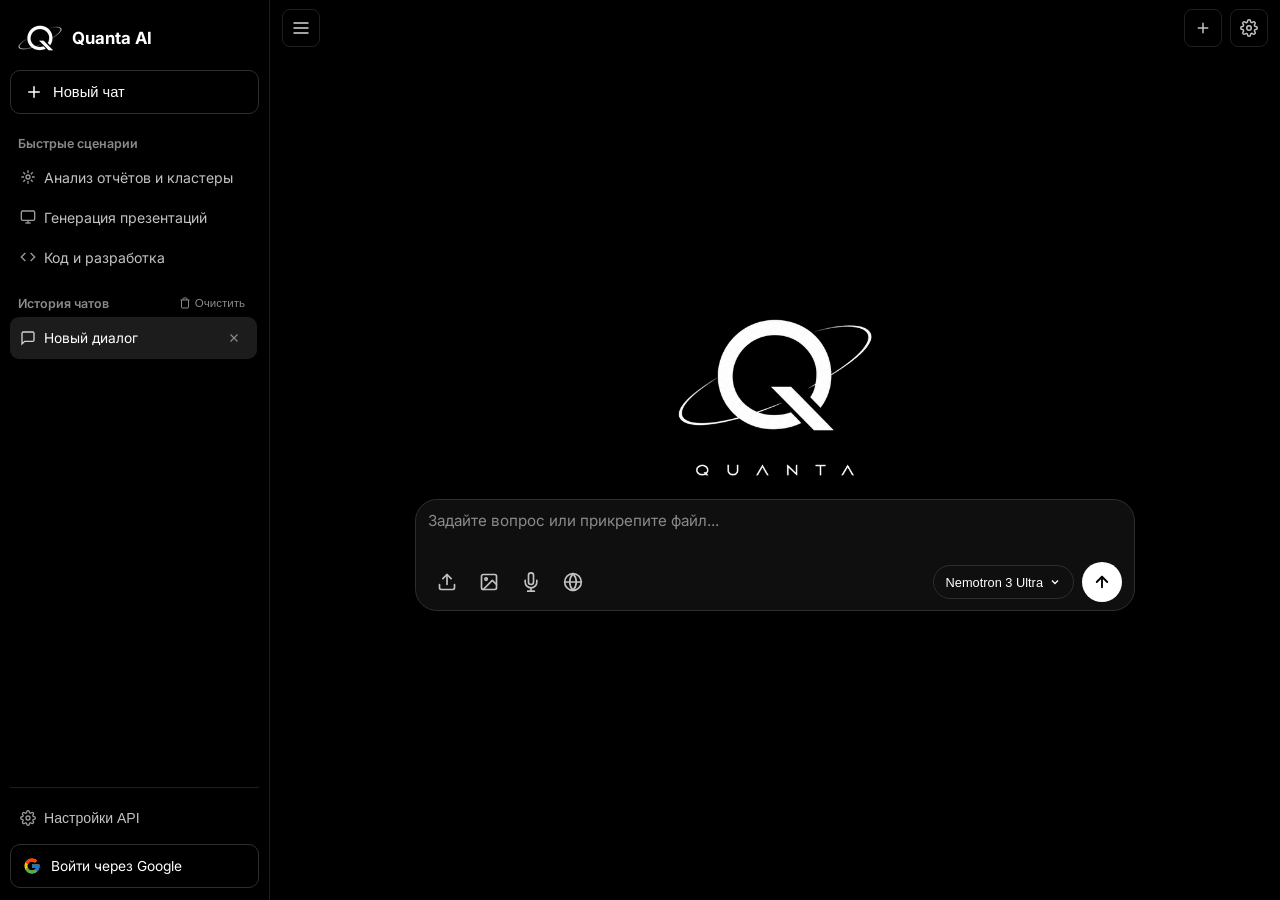
==== index.html @ b233af79 "Update SEO and title" ====
<!DOCTYPE html>
<html lang="ru">
<head>
    <meta charset="UTF-8">
    <meta name="viewport" content="width=device-width, initial-scale=1, viewport-fit=cover">
    <meta name="theme-color" content="#000000">
    <meta name="color-scheme" content="dark">
    <title>Quanta AI — Умный чат и AI-платформа</title>
    <meta name="keywords" content="quanta, quanta ai, ai платформа, нейросеть онлайн, чат с ии бесплатно, генерация изображений, анализ документов ai">
    <meta name="description" content="Универсальная AI-платформа для ПК и смартфонов: чат с нейросетями, точная генерация картинок по описанию, анализ документов, таблиц и презентаций.">
    <meta name="robots" content="index, follow">
    <meta name="referrer" content="no-referrer-when-downgrade">
    <link rel="canonical" href="https://quanta-app.pages.dev/">

    <!-- Разметка названия сайта для поисковиков (Google Site Name) -->
    <meta property="og:site_name" content="Quanta AI">
    <script type="application/ld+json">
    {
      "@context": "https://schema.org",
      "@type": "WebSite",
      "name": "Quanta AI",
      "alternateName": ["Quanta", "Кванта"],
      "url": "https://quanta-app.pages.dev/"
    }
    </script>

    <!-- Open Graph / Соцсети -->
    <meta property="og:locale" content="ru_RU">
    <meta property="og:type" content="website">
    <meta property="og:url" content="https://quanta-app.pages.dev/">
    <meta property="og:title" content="Quanta AI — Умный чат и AI-платформа">
    <meta property="og:description" content="Универсальная AI-платформа для ПК и смартфонов: чат с нейросетями, точная генерация картинок по описанию, анализ документов, таблиц и презентаций.">
    <meta property="og:image" content="https://quanta-app.pages.dev/assets/logo-full-492.webp">

    <!-- Twitter Card -->
    <meta name="twitter:card" content="summary_large_image">
    <meta name="twitter:title" content="Quanta AI — Умный чат и AI-платформа">
    <meta name="twitter:description" content="Универсальная AI-платформа для ПК и смартфонов: чат с нейросетями, точная генерация картинок по описанию, анализ документов, таблиц и презентаций.">
    <meta name="twitter:image" content="https://quanta-app.pages.dev/assets/logo-full-492.webp">

    <!-- Иконки и фавиконки сайта -->
    <link rel="icon" type="image/png" sizes="32x32" href="assets/icon-192.png">
    <link rel="icon" type="image/png" sizes="192x192" href="assets/icon-192.png">
    <link rel="apple-touch-icon" href="assets/apple-touch-icon.png">

    <link rel="preconnect" href="https://fonts.googleapis.com">
    <link rel="preconnect" href="https://fonts.gstatic.com" crossorigin>
    <link rel="stylesheet" href="styles.css">
    <!-- Fonts load without blocking first paint; system fonts are the fallback -->
    <link rel="stylesheet" href="https://fonts.googleapis.com/css2?family=Inter:wght@400;500;600&family=JetBrains+Mono:wght@400&display=swap" media="print" onload="this.media='all'">
    <noscript><link rel="stylesheet" href="https://fonts.googleapis.com/css2?family=Inter:wght@400;500;600&display=swap"></noscript>
    <!-- Markdown parser -->
    <script src="https://cdn.jsdelivr.net/npm/marked@11.1.1/marked.min.js" defer></script>
</head>
<body>
    <div class="app-root">
        <!-- Overlay backdrop for mobile drawer -->
        <div class="sidebar-overlay" id="sidebarOverlay" onclick="toggleSidebar(false)"></div>

        <!-- Sidebar / Navigation Drawer -->
        <aside class="sidebar" id="sidebar">
            <div class="sidebar-top">
                <a href="#" class="sidebar-logo" onclick="event.preventDefault(); startNewChat(); toggleSidebar(false);">
                    <img class="brand-mark" src="assets/logo-mark-1x.webp" srcset="assets/logo-mark-1x.webp 1x, assets/logo-mark-2x.webp 2x, assets/logo-mark-3x.webp 3x" width="44" height="26" alt="" decoding="async">
                    <span>Quanta AI</span>
                </a>
                <button class="sidebar-close-btn" onclick="toggleSidebar(false)" aria-label="Закрыть меню">
                    <svg width="20" height="20" viewBox="0 0 24 24" fill="none" stroke="currentColor" stroke-width="2"><path d="M18 6 6 18M6 6l12 12"/></svg>
                </button>
            </div>

            <button class="new-chat-btn" onclick="startNewChat(); toggleSidebar(false);">
                <svg width="18" height="18" viewBox="0 0 24 24" fill="none" stroke="currentColor" stroke-width="2" stroke-linecap="round" stroke-linejoin="round">
                    <path d="M12 5v14M5 12h14"/>
                </svg>
                Новый чат
            </button>

            <div class="sidebar-section-header">
                <span class="sidebar-section-label">Быстрые сценарии</span>
            </div>
            <div class="sidebar-item" onclick="runQuickAction('cluster'); toggleSidebar(false);">
                <svg class="item-icon" width="16" height="16" viewBox="0 0 24 24" fill="none" stroke="currentColor" stroke-width="2"><circle cx="12" cy="12" r="3"/><path d="M12 2v4M12 18v4M4.93 4.93l2.83 2.83M16.24 16.24l2.83 2.83M2 12h4M18 12h4M4.93 19.07l2.83-2.83M16.24 7.76l2.83-2.83"/></svg>
                <span>Анализ отчётов и кластеры</span>
            </div>
            <div class="sidebar-item" onclick="runQuickAction('slides'); toggleSidebar(false);">
                <svg class="item-icon" width="16" height="16" viewBox="0 0 24 24" fill="none" stroke="currentColor" stroke-width="2"><rect x="2" y="3" width="20" height="14" rx="2"/><line x1="8" y1="21" x2="16" y2="21"/><line x1="12" y1="17" x2="12" y2="21"/></svg>
                <span>Генерация презентаций</span>
            </div>
            <div class="sidebar-item" onclick="runQuickAction('code'); toggleSidebar(false);">
                <svg class="item-icon" width="16" height="16" viewBox="0 0 24 24" fill="none" stroke="currentColor" stroke-width="2"><polyline points="16 18 22 12 16 6"/><polyline points="8 6 2 12 8 18"/></svg>
                <span>Код и разработка</span>
            </div>

            <!-- Chat History Header with Clear All Button -->
            <div class="sidebar-section-header" style="margin-top: 10px;">
                <span class="sidebar-section-label">История чатов</span>
                <button class="clear-history-btn" id="clearHistoryBtn" onclick="promptClearAllChats()" title="Очистить всю историю">
                    <svg width="12" height="12" viewBox="0 0 24 24" fill="none" stroke="currentColor" stroke-width="2">
                        <path d="M3 6h18M19 6v14a2 2 0 0 1-2 2H7a2 2 0 0 1-2-2V6m3 0V4a2 2 0 0 1 2-2h4a2 2 0 0 1 2 2v2"/>
                    </svg>
                    <span>Очистить</span>
                </button>
            </div>

            <div class="sidebar-history" id="firebaseChatList">
                <div class="sidebar-item history-empty" id="chatHistoryPlaceholder">Войдите через Google, чтобы синхронизировать историю диалогов</div>
            </div>

            <div class="sidebar-bottom">
                <button class="sidebar-item" id="sidebarSettingsBtn" onclick="openSettingsModal(); toggleSidebar(false);" title="Настройки API" style="border:none; background:transparent; width:100%; text-align:left; cursor:pointer;">
                    <svg class="item-icon" width="16" height="16" viewBox="0 0 24 24" fill="none" stroke="currentColor" stroke-width="2">
                        <circle cx="12" cy="12" r="3"/>
                        <path d="M19.4 15a1.65 1.65 0 0 0 .33 1.82l.06.06a2 2 0 1 1-2.83 2.83l-.06-.06a1.65 1.65 0 0 0-1.82-.33 1.65 1.65 0 0 0-1 1.51V21a2 2 0 0 1-4 0v-.09A1.65 1.65 0 0 0 9 19.4a1.65 1.65 0 0 0-1.82.33l-.06.06a2 2 0 1 1-2.83-2.83l.06-.06a1.65 1.65 0 0 0 .33-1.82 1.65 1.65 0 0 0-1.51-1H3a2 2 0 0 1 0-4h.09A1.65 1.65 0 0 0 4.6 9a1.65 1.65 0 0 0-.33-1.82l-.06-.06a2 2 0 1 1 2.83-2.83l.06.06a1.65 1.65 0 0 0 1.82.33H9a1.65 1.65 0 0 0 1-1.51V3a2 2 0 0 1 4 0v.09a1.65 1.65 0 0 0 1 1.51 1.65 1.65 0 0 0 1.82-.33l.06-.06a2 2 0 1 1 2.83 2.83l-.06.06a1.65 1.65 0 0 0-.33 1.82V9a1.65 1.65 0 0 0 1.51 1H21a2 2 0 0 1 0 4h-.09a1.65 1.65 0 0 0-1.51 1z"/>
                    </svg>
                    <span>Настройки API</span>
                </button>

                <div id="authContainer">
                    <button class="auth-google-btn" id="googleSignInBtn" onclick="signInWithGoogle()">
                        <svg class="google-g-icon" viewBox="0 0 48 48">
                            <path fill="#FFC107" d="M43.611 20.083H42V20H24v8h11.303c-1.649 4.657-6.08 8-11.303 8-6.627 0-12-5.373-12-12s5.373-12 12-12c3.059 0 5.842 1.154 7.961 3.039l5.657-5.657C34.046 6.053 29.268 4 24 4 12.955 4 4 12.955 4 24s8.955 20 20 20 20-8.955 20-20c0-1.341-.138-2.65-.389-3.917z"/>
                            <path fill="#FF3D00" d="M6.306 14.691l6.571 4.819C14.655 15.108 18.961 12 24 12c3.059 0 5.842 1.154 7.961 3.039l5.657-5.657C34.046 6.053 29.268 4 24 4 16.318 4 9.656 8.337 6.306 14.691z"/>
                            <path fill="#4CAF50" d="M24 44c5.166 0 9.86-1.977 13.409-5.192l-6.19-5.238A11.91 11.91 0 0 1 24 36c-5.202 0-9.619-3.317-11.283-7.946l-6.522 5.025C9.505 39.556 16.227 44 24 44z"/>
                            <path fill="#1976D2" d="M43.611 20.083H42V20H24v8h11.303a12.04 12.04 0 0 1-4.087 5.571l.003-.002 6.19 5.238C36.971 39.205 44 34 44 24c0-1.341-.138-2.65-.389-3.917z"/>
                        </svg>
                        <span>Войти через Google</span>
                    </button>
                </div>
            </div>
        </aside>

        <!-- Main App Content -->
        <div class="app-main is-welcome" id="appMain">
            <header>
                <div class="header-left">
                    <button class="sidebar-toggle-btn" id="sidebarToggleBtn" onclick="toggleSidebar()" title="Боковое меню (открыть/закрыть)" aria-label="Боковое меню">
                        <svg width="20" height="20" viewBox="0 0 24 24" fill="none" stroke="currentColor" stroke-width="2"><line x1="3" y1="12" x2="21" y2="12"/><line x1="3" y1="6" x2="21" y2="6"/><line x1="3" y1="18" x2="21" y2="18"/></svg>
                    </button>
                    <div class="header-brand">
                        <img class="brand-mark" src="assets/logo-mark-1x.webp" srcset="assets/logo-mark-1x.webp 1x, assets/logo-mark-2x.webp 2x, assets/logo-mark-3x.webp 3x" width="44" height="26" alt="Quanta AI" decoding="async">
                    </div>
                </div>

                <div class="header-actions">
                    <button class="header-icon-btn" onclick="startNewChat()" title="Новый диалог">
                        <svg width="18" height="18" viewBox="0 0 24 24" fill="none" stroke="currentColor" stroke-width="2"><path d="M12 5v14M5 12h14"/></svg>
                    </button>
                    <button class="header-icon-btn" id="headerSettingsBtn" onclick="openSettingsModal()" title="Настройки API">
                        <svg width="18" height="18" viewBox="0 0 24 24" fill="none" stroke="currentColor" stroke-width="2">
                            <circle cx="12" cy="12" r="3"/>
                            <path d="M19.4 15a1.65 1.65 0 0 0 .33 1.82l.06.06a2 2 0 1 1-2.83 2.83l-.06-.06a1.65 1.65 0 0 0-1.82-.33 1.65 1.65 0 0 0-1 1.51V21a2 2 0 0 1-4 0v-.09A1.65 1.65 0 0 0 9 19.4a1.65 1.65 0 0 0-1.82.33l-.06.06a2 2 0 1 1-2.83-2.83l.06-.06a1.65 1.65 0 0 0 .33-1.82 1.65 1.65 0 0 0-1.51-1H3a2 2 0 0 1 0-4h.09A1.65 1.65 0 0 0 4.6 9a1.65 1.65 0 0 0-.33-1.82l-.06-.06a2 2 0 1 1 2.83-2.83l.06.06a1.65 1.65 0 0 0 1.82.33H9a1.65 1.65 0 0 0 1-1.51V3a2 2 0 0 1 4 0v.09a1.65 1.65 0 0 0 1 1.51 1.65 1.65 0 0 0 1.82-.33l.06-.06a2 2 0 1 1 2.83 2.83l-.06.06a1.65 1.65 0 0 0-.33 1.82V9a1.65 1.65 0 0 0 1.51 1H21a2 2 0 0 1 0 4h-.09a1.65 1.65 0 0 0-1.51 1z"/>
                        </svg>
                    </button>
                </div>
            </header>

            <!-- Scrollable Chat Body -->
            <div class="chat-container" id="chatContainer">
                <!-- Welcome greeting screen -->
                <div class="welcome-view" id="welcomeScreen">
                    <img class="welcome-logo"
                         src="assets/logo-full-492.webp"
                         srcset="assets/logo-full-328.webp 328w, assets/logo-full-492.webp 492w, assets/logo-full-656.webp 656w"
                         sizes="(max-width: 768px) 172px, 200px"
                         width="200" height="163" alt="Quanta" fetchpriority="high" decoding="async">
                </div>

                <!-- Active Chat messages -->
                <div class="workspace" id="workspace" style="display: none;">
                    <div class="workspace-body" id="workspaceBody"></div>
                </div>

                <!-- Floating Scroll to Bottom Button -->
                <button class="scroll-bottom-btn" id="scrollBottomBtn" onclick="scrollToBottom(true)" title="Прокрутить вниз" aria-label="Прокрутить вниз">
                    <svg width="18" height="18" viewBox="0 0 24 24" fill="none" stroke="currentColor" stroke-width="2.5"><polyline points="6 9 12 15 18 9"/></svg>
                </button>
            </div>

            <!-- Mobile & Desktop Input Bar -->
            <div class="bottom-bar">
                <div class="input-container">
                    <div class="image-preview-bar" id="imagePreviewBar">
                        <img id="imagePreviewThumb" class="image-preview-thumb" alt="Preview">
                        <div class="image-preview-info">
                            <div class="image-preview-name" id="imagePreviewName">image.png</div>
                            <div class="image-preview-hint">Прикреплено к сообщению</div>
                        </div>
                        <button class="image-preview-remove" onclick="removePendingImage()" title="Удалить фото" aria-label="Удалить фото"><svg class="ico" width="14" height="14" viewBox="0 0 24 24" fill="none" stroke="currentColor" stroke-width="2" stroke-linecap="round" stroke-linejoin="round" aria-hidden="true"><path d="M18 6 6 18M6 6l12 12"/></svg></button>
                    </div>

                    <div class="image-preview-bar" id="filePreviewBar">
                        <div class="file-preview-icon" id="filePreviewIcon">
                            <svg class="ico" width="20" height="20" viewBox="0 0 24 24" fill="none" stroke="currentColor" stroke-width="2" stroke-linecap="round" stroke-linejoin="round" aria-hidden="true"><path d="M15 2H6a2 2 0 0 0-2 2v16a2 2 0 0 0 2 2h12a2 2 0 0 0 2-2V7z"/><path d="M14 2v4a2 2 0 0 0 2 2h4"/></svg>
                        </div>
                        <div class="image-preview-info">
                            <div class="image-preview-name" id="filePreviewName">file.zip</div>
                            <div class="image-preview-hint" id="filePreviewHint">Обрабатываю файл...</div>
                        </div>
                        <button class="image-preview-remove" onclick="removePendingFile()" title="Удалить файл" aria-label="Удалить файл"><svg class="ico" width="14" height="14" viewBox="0 0 24 24" fill="none" stroke="currentColor" stroke-width="2" stroke-linecap="round" stroke-linejoin="round" aria-hidden="true"><path d="M18 6 6 18M6 6l12 12"/></svg></button>
                    </div>

                    <div class="input-wrapper">
                        <textarea
                            class="input-textarea" enterkeyhint="send" autocomplete="off" 
                            placeholder="Задайте вопрос или прикрепите файл..." 
                            id="mainInput" 
                            rows="1"
                        ></textarea>

                        <div class="input-actions">
                            <div class="input-tools">
                                <button class="tool-btn" title="Загрузить файл или фото" onclick="triggerFileUpload()">
                                    <svg width="20" height="20" viewBox="0 0 24 24" fill="none" stroke="currentColor" stroke-width="2" stroke-linecap="round" stroke-linejoin="round">
                                        <path d="M21 15v4a2 2 0 0 1-2 2H5a2 2 0 0 1-2-2v-4"/>
                                        <polyline points="17 8 12 3 7 8"/>
                                        <line x1="12" y1="3" x2="12" y2="15"/>
                                    </svg>
                                </button>
                                <button class="tool-btn" title="Сгенерировать ИИ-картинку" onclick="triggerImageGen()">
                                    <svg width="20" height="20" viewBox="0 0 24 24" fill="none" stroke="currentColor" stroke-width="2" stroke-linecap="round" stroke-linejoin="round">
                                        <rect x="3" y="3" width="18" height="18" rx="2" ry="2"/>
                                        <circle cx="8.5" cy="8.5" r="1.5"/>
                                        <polyline points="21 15 16 10 5 21"/>
                                    </svg>
                                </button>
                                <button class="tool-btn" id="voiceBtn" title="Голосовой ввод" onclick="startVoiceInput()">
                                    <svg width="20" height="20" viewBox="0 0 24 24" fill="none" stroke="currentColor" stroke-width="2" stroke-linecap="round" stroke-linejoin="round">
                                        <path d="M12 1a3 3 0 0 0-3 3v8a3 3 0 0 0 6 0V4a3 3 0 0 0-3-3z"/>
                                        <path d="M19 10v2a7 7 0 0 1-14 0v-2"/>
                                        <line x1="12" y1="19" x2="12" y2="23"/>
                                        <line x1="8" y1="23" x2="16" y2="23"/>
                                    </svg>
                                </button>
                                <button type="button" class="tool-btn" id="webSearchToggle" onclick="toggleWebSearch()" title="Веб-поиск">
                                    <svg width="20" height="20" viewBox="0 0 24 24" fill="none" stroke="currentColor" stroke-width="2" stroke-linecap="round" stroke-linejoin="round">
                                        <circle cx="12" cy="12" r="10"></circle>
                                        <line x1="2" y1="12" x2="22" y2="12"></line>
                                        <path d="M12 2a15.3 15.3 0 0 1 4 10 15.3 15.3 0 0 1-4 10 15.3 15.3 0 0 1-4-10 15.3 15.3 0 0 1 4-10z"></path>
                                    </svg>
                                </button>
                            </div>

                            <div class="input-right-tools">
                                <div class="model-select-wrapper">
                                    <button class="model-btn-badge" id="modelDropdownBtn" type="button" aria-haspopup="listbox" onclick="toggleModelDropdown()">
                                        <span id="modeLabel">Nemotron 3 Ultra</span>
                                        <svg width="12" height="12" viewBox="0 0 24 24" fill="none" stroke="currentColor" stroke-width="2.5"><polyline points="6 9 12 15 18 9"/></svg>
                                    </button>
                                    <div class="model-dropdown-menu" id="modelDropdownMenu" role="listbox" aria-label="Выбор модели">
                                        <div class="dropdown-item" role="option" data-model="nvidia/nemotron-3-ultra-550b-a55b:free" onclick="selectModel('nvidia/nemotron-3-ultra-550b-a55b:free', 'Nemotron 3 Ultra')">
                                            <span class="model-item-name">Nemotron 3 Ultra</span>
                                            <span class="model-item-tag">(NVIDIA)</span>
                                        </div>
                                        <div class="dropdown-item" role="option" data-model="meta-llama/llama-3.3-70b-instruct:free" onclick="selectModel('meta-llama/llama-3.3-70b-instruct:free', 'Llama 3.3 70B')">
                                            <span class="model-item-name">Llama 3.3 70B</span>
                                            <span class="model-item-tag">(Meta AI)</span>
                                        </div>
                                        <div class="dropdown-item" role="option" data-model="deepseek/deepseek-r1:free" onclick="selectModel('deepseek/deepseek-r1:free', 'DeepSeek R1')">
                                            <span class="model-item-name">DeepSeek R1</span>
                                            <span class="model-item-tag">(Рассуждения)</span>
                                        </div>
                                        <div class="dropdown-item" role="option" data-model="openrouter/free" onclick="selectModel('openrouter/free', 'Автовыбор (Free Router)')">
                                            <span class="model-item-name">Автовыбор</span>
                                            <span class="model-item-tag">(Free Router)</span>
                                        </div>
                                        <div class="dropdown-item" role="option" data-model="cohere/north-mini-code:free" onclick="selectModel('cohere/north-mini-code:free', 'Cohere Code')">
                                            <span class="model-item-name">Cohere Code</span>
                                            <span class="model-item-tag">(Кодинг)</span>
                                        </div>
                                        <div class="dropdown-item" role="option" data-model="inclusionai/ling-3.0-flash-fin:free" onclick="selectModel('inclusionai/ling-3.0-flash-fin:free', 'Ling Flash')">
                                            <span class="model-item-name">Ling Flash</span>
                                            <span class="model-item-tag">(Быстрая)</span>
                                        </div>
                                        <div class="dropdown-item" role="option" data-model="moonshotai/kimi-k3" onclick="selectModel('moonshotai/kimi-k3', 'Opus 4.8')">
                                            <span class="model-item-name">Opus 4.8</span>
                                            <span class="model-item-tag">(платная, нужен баланс на API-ключе)</span>
                                        </div>
                                        <div class="dropdown-item" role="option" data-model="flux/image-gen" onclick="selectModel('flux/image-gen', 'Flux Art')">
                                            <span class="model-item-name">Flux Art</span>
                                            <span class="model-item-tag">(Картинки)</span>
                                        </div>
                                    </div>
                                </div>

                                <button class="send-btn" id="sendBtn" onclick="handleSendOrStop()" title="Отправить" aria-label="Отправить">
                                    <svg width="18" height="18" viewBox="0 0 24 24" fill="none" stroke="currentColor" stroke-width="2.5" stroke-linecap="round" stroke-linejoin="round">
                                        <line x1="12" y1="19" x2="12" y2="5"/>
                                        <polyline points="5 12 12 5 19 12"/>
                                    </svg>
                                </button>
                            </div>
                        </div>
                    </div>
                </div>
            </div>
        </div>
    </div>

    <!-- Settings Modal -->
    <div class="modal-overlay" id="settingsModal">
        <div class="modal-box">
            <div class="modal-header">
                <h2><svg class="ico" width="18" height="18" viewBox="0 0 24 24" fill="none" stroke="currentColor" stroke-width="2" stroke-linecap="round" stroke-linejoin="round" aria-hidden="true"><path d="M12.22 2h-.44a2 2 0 0 0-2 2v.18a2 2 0 0 1-1 1.73l-.43.25a2 2 0 0 1-2 0l-.15-.08a2 2 0 0 0-2.73.73l-.22.38a2 2 0 0 0 .73 2.73l.15.1a2 2 0 0 1 1 1.72v.51a2 2 0 0 1-1 1.74l-.15.09a2 2 0 0 0-.73 2.73l.22.38a2 2 0 0 0 2.73.73l.15-.08a2 2 0 0 1 2 0l.43.25a2 2 0 0 1 1 1.73V20a2 2 0 0 0 2 2h.44a2 2 0 0 0 2-2v-.18a2 2 0 0 1 1-1.73l.43-.25a2 2 0 0 1 2 0l.15.08a2 2 0 0 0 2.73-.73l.22-.39a2 2 0 0 0-.73-2.73l-.15-.08a2 2 0 0 1-1-1.74v-.5a2 2 0 0 1 1-1.74l.15-.09a2 2 0 0 0 .73-2.73l-.22-.38a2 2 0 0 0-2.73-.73l-.15.08a2 2 0 0 1-2 0l-.43-.25a2 2 0 0 1-1-1.73V4a2 2 0 0 0-2-2z"/><circle cx="12" cy="12" r="3"/></svg> Настройки API</h2>
                <button class="modal-close-btn" onclick="closeSettingsModal()" title="Закрыть">
                    <svg width="20" height="20" viewBox="0 0 24 24" fill="none" stroke="currentColor" stroke-width="2"><path d="M18 6 6 18M6 6l12 12"/></svg>
                </button>
            </div>

            <div style="font-size:0.8rem; color:var(--text-muted); margin-bottom:10px;">
                Быстрые пресеты для смартфона и ПК:
            </div>
            <div class="modal-presets">
                <button class="preset-btn" onclick="applyPreset('openrouter')">OpenRouter</button>
                <button class="preset-btn" onclick="applyPreset('ollama')">Local Ollama</button>
                <button class="preset-btn" onclick="applyPreset('groq')">Groq</button>
            </div>

            <div class="modal-field">
                <label for="settingsApiKey">API-ключ</label>
                <input type="password" id="settingsApiKey" placeholder="sk-or-v1-... или ваш ключ">
                <div class="modal-hint">Ключ хранится локально на вашем устройстве. Для бесплатного OpenRouter можно оставить пустым или указать личный ключ с openrouter.ai.</div>
            </div>

            <div class="modal-field">
                <label for="settingsEndpoint">Эндпоинт (OpenAI-совместимый)</label>
                <input type="text" id="settingsEndpoint" placeholder="https://openrouter.ai/api/v1/chat/completions">
                <div class="modal-hint">По умолчанию: <code>https://openrouter.ai/api/v1/chat/completions</code></div>
            </div>

            <div class="modal-field">
                <label for="settingsModelName">Название модели (опционально)</label>
                <input type="text" id="settingsModelName" placeholder="nvidia/nemotron-3-ultra-550b-a55b:free">
            </div>

            <div class="modal-actions">
                <button class="modal-btn modal-btn-secondary" onclick="closeSettingsModal()">Отмена</button>
                <button class="modal-btn modal-btn-primary" onclick="saveApiSettings()">Сохранить</button>
            </div>
        </div>
    </div>

    <!-- Confirm Clear History Modal -->
    <div class="modal-overlay" id="confirmClearModal">
        <div class="modal-box" style="max-width: 400px; text-align: center;">
            <div style="display:flex; justify-content:center; margin-bottom:12px; color:var(--text-secondary);"><svg class="ico" width="36" height="36" viewBox="0 0 24 24" fill="none" stroke="currentColor" stroke-width="2" stroke-linecap="round" stroke-linejoin="round" aria-hidden="true"><path d="M3 6h18"/><path d="M19 6v14c0 1-1 2-2 2H7c-1 0-2-1-2-2V6"/><path d="M8 6V4c0-1 1-2 2-2h4c1 0 2 1 2 2v2"/></svg></div>
            <h2 style="font-size: 1.15rem; margin-bottom: 8px;">Очистить все диалоги?</h2>
            <p style="font-size: 0.85rem; color: var(--text-secondary); line-height: 1.5; margin-bottom: 18px;">
                Вся история переписки текущего аккаунта будет удалена без возможности восстановления.
            </p>
            <div class="modal-actions">
                <button class="modal-btn modal-btn-secondary" onclick="closeConfirmClearModal()">Отмена</button>
                <button class="modal-btn modal-btn-danger" onclick="executeClearAllChats()">Удалить всё</button>
            </div>
        </div>
    </div>

    <!-- Image Lightbox Modal -->
    <div class="lightbox-modal" id="imageLightbox" onclick="closeImageLightbox(event)">
        <div class="lightbox-box" onclick="event.stopPropagation()">
            <button class="lightbox-close-btn" onclick="closeImageLightbox()" title="Закрыть (Esc)" aria-label="Закрыть"><svg class="ico" width="18" height="18" viewBox="0 0 24 24" fill="none" stroke="currentColor" stroke-width="2" stroke-linecap="round" stroke-linejoin="round" aria-hidden="true"><path d="M18 6 6 18M6 6l12 12"/></svg></button>
            <img class="lightbox-img" id="lightboxImg" src="" alt="Full view">
            <div class="lightbox-bar" style="width:100%; display:flex; justify-content:space-between; align-items:center; flex-wrap:wrap; gap:10px; padding:8px 4px;">
                <span id="lightboxCaption" style="font-size:0.88rem; color:#fff; font-weight:500;"></span>
                <div class="lightbox-actions" style="display:flex; gap:8px;">
                    <button class="img-action-btn img-action-btn-primary" id="lightboxDownloadBtn"><svg class="ico" width="16" height="16" viewBox="0 0 24 24" fill="none" stroke="currentColor" stroke-width="2" stroke-linecap="round" stroke-linejoin="round" aria-hidden="true"><path d="M21 15v4a2 2 0 0 1-2 2H5a2 2 0 0 1-2-2v-4"/><path d="M7 10l5 5 5-5"/><path d="M12 15V3"/></svg> Скачать оригинал</button>
                    <button class="img-action-btn" id="lightboxCopyBtn"><svg class="ico" width="16" height="16" viewBox="0 0 24 24" fill="none" stroke="currentColor" stroke-width="2" stroke-linecap="round" stroke-linejoin="round" aria-hidden="true"><rect width="14" height="14" x="8" y="8" rx="2" ry="2"/><path d="M4 16c-1.1 0-2-.9-2-2V4c0-1.1.9-2 2-2h10c1.1 0 2 .9 2 2"/></svg> Копировать ссылку</button>
                </div>
            </div>
        </div>
    </div>

    <div class="toast" id="toast"></div>
    <input type="file" id="fileInput" style="display:none" accept=".pdf,.docx,.txt,.md,.csv,.xlsx,.xls,.html,.htm,.js,.css,.json,.zip,image/*">

    <!-- Firebase (auth + sync). Heavy file libs (pdf/docx/xlsx/csv/pptx) are loaded on demand in app.js -->
    <script defer src="https://www.gstatic.com/firebasejs/10.13.0/firebase-app-compat.js"></script>
    <script defer src="https://www.gstatic.com/firebasejs/10.13.0/firebase-auth-compat.js"></script>
    <script defer src="https://www.gstatic.com/firebasejs/10.13.0/firebase-firestore-compat.js"></script>
    <script defer src="app.js"></script>
    <!-- Drag & Drop Overlay -->
    <div class="drag-drop-overlay" id="dragDropOverlay">
        <div class="drag-drop-box">
            <svg width="48" height="48" viewBox="0 0 24 24" fill="none" stroke="currentColor" stroke-width="1.8" stroke-linecap="round" stroke-linejoin="round">
                <path d="M21 15v4a2 2 0 0 1-2 2H5a2 2 0 0 1-2-2v-4"/>
                <polyline points="17 8 12 3 7 8"/>
                <line x1="12" y1="3" x2="12" y2="15"/>
            </svg>
            <div class="drag-drop-title">Перетащите файл сюда</div>
            <div class="drag-drop-sub">PDF, DOCX, TXT, CSV, Excel, ZIP или фото</div>
        </div>
    </div>
</body>
</html>
---- styles.css ----
:root {
    --bg-primary: #000000;
    --bg-secondary: #000000;
    --bg-sidebar: #000000;
    --bg-card: #0f0f0f;
    --bg-input: #141414;
    --bg-hover: #1c1c1c;
    --text-primary: #ffffff;
    --text-secondary: #c2c2c2;
    --text-muted: #8a8a8a;
    --accent: #ffffff;
    --accent-hover: #e5e5e5;
    --accent-glow: rgba(255, 255, 255, 0.08);
    --on-accent: #000000;
    --model-tag: #c4c4c4;
    --border: #1f1f1f;
    --border-light: #2e2e2e;
    --success: #22c55e;
    --warning: #f59e0b;
    --danger: #ef4444;
    --sidebar-width: 270px;
    --header-height: 56px;
}

* {
    margin: 0;
    padding: 0;
    box-sizing: border-box;
    -webkit-tap-highlight-color: transparent;
}

html, body {
    margin: 0;
    padding: 0;
    width: 100%;
    height: 100%;
    height: 100dvh;
    background: var(--bg-primary);
    color: var(--text-primary);
    font-family: 'Inter', -apple-system, BlinkMacSystemFont, 'Segoe UI', Roboto, sans-serif;
    overflow: hidden;
    box-sizing: border-box;
    display: flex;
}

/* ===== Layout ===== */
.app-root {
    display: flex;
    margin: 0;
    padding: 0;
    width: 100%;
    height: 100%;
    height: 100dvh;
    overflow: hidden;
    box-sizing: border-box;
    position: relative;
}

/* ===== Sidebar (Drawer on Mobile, Static on Desktop) ===== */
.sidebar-overlay {
    display: none;
    position: fixed;
    inset: 0;
    background: rgba(0, 0, 0, 0.72);
    z-index: 900;
    opacity: 0;
    transition: opacity 0.25s ease;
}

.sidebar {
    width: var(--sidebar-width);
    min-width: var(--sidebar-width);
    height: 100%;
    height: 100dvh;
    background: var(--bg-sidebar);
    display: flex;
    flex-direction: column;
    padding: 12px 10px;
    border-right: 1px solid var(--border);
    z-index: 950;
    transition: transform 0.28s cubic-bezier(0.16, 1, 0.3, 1), margin-left 0.28s cubic-bezier(0.16, 1, 0.3, 1);
}

@media (min-width: 769px) {
    .sidebar.collapsed {
        margin-left: calc(-1 * var(--sidebar-width));
        pointer-events: none;
    }
}

.sidebar-top {
    display: flex;
    align-items: center;
    justify-content: space-between;
    padding: 6px 8px 12px;
}

.sidebar-logo {
    display: flex;
    align-items: center;
    gap: 10px;
    font-weight: 700;
    font-size: 1.05rem;
    color: var(--text-primary);
    text-decoration: none;
}

.sidebar-close-btn {
    display: none;
    background: transparent;
    border: none;
    color: var(--text-secondary);
    font-size: 1.25rem;
    width: 38px;
    height: 38px;
    border-radius: 8px;
    cursor: pointer;
    align-items: center;
    justify-content: center;
}
.sidebar-close-btn:hover { background: var(--bg-hover); color: #fff; }

.new-chat-btn {
    display: flex;
    align-items: center;
    gap: 10px;
    width: 100%;
    padding: 11px 14px;
    border-radius: 10px;
    background: transparent;
    border: 1px solid var(--border-light);
    color: var(--text-primary);
    font-size: 0.92rem;
    font-weight: 500;
    cursor: pointer;
    transition: all 0.15s ease;
    margin-bottom: 14px;
    min-height: 44px;
}
.new-chat-btn:hover {
    background: var(--bg-hover);
    border-color: var(--accent);
}

.sidebar-section-header {
    display: flex;
    align-items: center;
    justify-content: space-between;
    padding: 8px 8px 6px;
}

.sidebar-section-label {
    font-size: 0.72rem;
    font-weight: 600;
    color: var(--text-muted);
    text-transform: uppercase;
    letter-spacing: 0.06em;
}

.clear-history-btn {
    display: none;
    align-items: center;
    gap: 4px;
    background: transparent;
    border: none;
    color: var(--text-muted);
    font-size: 0.72rem;
    cursor: pointer;
    padding: 2px 6px;
    border-radius: 5px;
    transition: all 0.15s ease;
}
.clear-history-btn:hover {
    color: var(--danger);
    background: rgba(239, 68, 68, 0.1);
}

.sidebar-history {
    flex: 1;
    overflow-y: auto;
    display: flex;
    flex-direction: column;
    gap: 3px;
    padding-right: 2px;
}

.sidebar-item {
    display: flex;
    align-items: center;
    gap: 8px;
    padding: 8px 10px;
    border-radius: 9px;
    color: var(--text-secondary);
    font-size: 0.88rem;
    cursor: pointer;
    transition: all 0.15s ease;
    text-decoration: none;
    min-height: 40px;
    position: relative;
    user-select: none;
}
.sidebar-item svg.item-icon { flex-shrink: 0; opacity: 0.8; }
.sidebar-item:hover, .sidebar-item.active {
    background: var(--bg-hover);
    color: var(--text-primary);
}

.chat-item-text {
    flex: 1;
    min-width: 0;
    white-space: nowrap;
    overflow: hidden;
    text-overflow: ellipsis;
    font-size: 0.86rem;
}

.chat-delete-btn {
    opacity: 0;
    background: transparent;
    border: none;
    color: var(--text-muted);
    width: 26px;
    height: 26px;
    border-radius: 6px;
    cursor: pointer;
    display: flex;
    align-items: center;
    justify-content: center;
    flex-shrink: 0;
    transition: all 0.15s ease;
}
.sidebar-item:hover .chat-delete-btn,
.sidebar-item.active .chat-delete-btn {
    opacity: 1;
}
.chat-delete-btn:hover {
    background: rgba(239, 68, 68, 0.18);
    color: var(--danger);
}

@media (max-width: 768px) {
    .chat-delete-btn {
        opacity: 0.85;
    }
}

.sidebar-item.history-empty {
    color: var(--text-muted);
    font-size: 0.82rem;
    cursor: default;
    padding: 12px 10px;
    white-space: normal;
    line-height: 1.4;
}
.sidebar-item.history-empty:hover { background: transparent; }

.sidebar-bottom {
    border-top: 1px solid var(--border);
    padding-top: 10px;
    display: flex;
    flex-direction: column;
    gap: 6px;
}

/* ===== Google Auth UI ===== */
.auth-google-btn {
    display: flex;
    align-items: center;
    gap: 10px;
    width: 100%;
    padding: 10px 12px;
    border-radius: 10px;
    background: transparent;
    border: 1px solid var(--border-light);
    color: var(--text-primary);
    font-family: inherit;
    font-size: 0.86rem;
    cursor: pointer;
    text-align: left;
    transition: background 0.15s ease;
    min-height: 44px;
}
.auth-google-btn:hover { background: var(--bg-hover); }
.google-g-icon { width: 18px; height: 18px; flex-shrink: 0; }

.auth-user-row {
    display: flex;
    align-items: center;
    gap: 10px;
    width: 100%;
    padding: 8px 10px;
    border-radius: 10px;
    cursor: pointer;
    position: relative;
    transition: background 0.15s ease;
    min-height: 44px;
}
.auth-user-row:hover { background: var(--bg-hover); }
.auth-avatar {
    width: 28px;
    height: 28px;
    border-radius: 50%;
    flex-shrink: 0;
    object-fit: cover;
}
.auth-user-name {
    font-size: 0.86rem;
    color: var(--text-primary);
    white-space: nowrap;
    overflow: hidden;
    text-overflow: ellipsis;
    flex: 1;
}
.auth-user-menu {
    position: absolute;
    bottom: calc(100% + 6px);
    left: 0;
    width: 100%;
    background: var(--bg-card);
    border: 1px solid var(--border-light);
    border-radius: 10px;
    padding: 6px;
    display: none;
    box-shadow: 0 10px 30px rgba(0,0,0,0.5);
    z-index: 60;
}
.auth-user-menu.open { display: block; }
.auth-user-menu button {
    width: 100%;
    padding: 10px 12px;
    background: transparent;
    border: none;
    color: var(--text-primary);
    font-family: inherit;
    font-size: 0.86rem;
    text-align: left;
    border-radius: 8px;
    cursor: pointer;
    min-height: 40px;
}
.auth-user-menu button:hover { background: var(--bg-hover); }

/* ===== Main Application Area ===== */
.app-main {
    flex: 1;
    width: 100%;
    height: 100%;
    height: 100dvh;
    display: flex;
    flex-direction: column;
    overflow: hidden;
    min-width: 0;
    background: var(--bg-primary);
}

/* ===== Top Header Bar ===== */
header {
    height: var(--header-height);
    min-height: var(--header-height);
    width: 100%;
    padding: 0 16px;
    display: flex;
    align-items: center;
    justify-content: space-between;
    border-bottom: 1px solid var(--border);
    background: var(--bg-primary);
    z-index: 100;
}

.header-left {
    display: flex;
    align-items: center;
    gap: 12px;
}

.sidebar-toggle-btn {
    display: flex;
    width: 38px;
    height: 38px;
    border-radius: 8px;
    background: transparent;
    border: 1px solid var(--border);
    color: var(--text-secondary);
    cursor: pointer;
    align-items: center;
    justify-content: center;
    transition: all 0.15s ease;
}
.sidebar-toggle-btn:hover {
    background: var(--bg-hover);
    color: var(--text-primary);
    border-color: var(--border-light);
}

.header-brand {
    display: flex;
    align-items: center;
    gap: 8px;
    font-weight: 700;
    font-size: 1.05rem;
    color: var(--text-primary);
    text-decoration: none;
}

.header-actions {
    display: flex;
    align-items: center;
    gap: 8px;
}

.header-icon-btn {
    width: 38px;
    height: 38px;
    border-radius: 8px;
    background: transparent;
    border: 1px solid var(--border);
    color: var(--text-secondary);
    cursor: pointer;
    display: flex;
    align-items: center;
    justify-content: center;
    transition: all 0.15s ease;
}
.header-icon-btn:hover {
    background: var(--bg-hover);
    color: var(--text-primary);
    border-color: var(--border-light);
}
.header-icon-btn.api-configured {
    background: rgba(34, 197, 94, 0.12);
    border-color: rgba(34, 197, 94, 0.4);
    color: #4ade80;
}

/* ===== Main Scrollable View ===== */
.chat-container {
    flex: 1;
    width: 100%;
    display: flex;
    flex-direction: column;
    overflow-y: auto;
    overflow-x: hidden;
    -webkit-overflow-scrolling: touch;
    position: relative;
    padding: 16px 20px 8px;
}

/* Welcome view */
.welcome-view {
    margin: auto;
    width: 100%;
    max-width: 720px;
    display: flex;
    flex-direction: column;
    align-items: center;
    justify-content: center;
    padding: 20px 12px;
    text-align: center;
}

/* ===== Workspace / Messages View ===== */
.workspace {
    width: 100%;
    max-width: 960px;
    margin: 0 auto;
    flex: 1;
    display: flex;
    flex-direction: column;
}

.workspace-body {
    flex: 1;
    padding: 8px 0 16px;
    display: flex;
    flex-direction: column;
    gap: 16px;
}

.msg {
    display: flex;
    flex-direction: column;
    gap: 4px;
    animation: fadeIn 0.25s ease-out;
}
@keyframes fadeIn {
    from { opacity: 0; transform: translateY(6px); }
    to { opacity: 1; transform: translateY(0); }
}

.msg-role {
    font-size: 0.76rem;
    font-weight: 600;
    text-transform: uppercase;
    letter-spacing: 0.05em;
    color: var(--text-muted);
    padding-left: 2px;
}
.msg-user .msg-role { color: var(--accent-hover); }

.msg-bubble {
    font-size: 0.95rem;
    line-height: 1.6;
    word-wrap: break-word;
    overflow-wrap: anywhere;
    padding: 12px 14px;
    border-radius: 12px;
}

.msg-user .msg-bubble {
    background: var(--bg-card);
    border: 1px solid var(--border);
    border-radius: 12px 12px 2px 12px;
    align-self: flex-start;
    max-width: 94%;
}

.msg-ai .msg-bubble {
    background: transparent;
    padding-left: 2px;
    padding-right: 2px;
    max-width: 100%;
}

.msg-bubble img.chat-attached-img {
    max-width: 100%;
    max-height: 280px;
    border-radius: 10px;
    margin-top: 8px;
    border: 1px solid var(--border);
    cursor: pointer;
    transition: transform 0.2s;
}
.msg-bubble img.chat-attached-img:hover {
    transform: scale(1.01);
}

.table-responsive {
    width: 100%;
    overflow-x: auto;
    -webkit-overflow-scrolling: touch;
    margin: 10px 0;
    border-radius: 8px;
    border: 1px solid var(--border);
}

.msg-bubble table {
    border-collapse: collapse;
    width: 100%;
    font-size: 0.85rem;
    min-width: 320px;
}

.msg-bubble th, .msg-bubble td {
    border: 1px solid var(--border);
    padding: 8px 10px;
    text-align: left;
}
.msg-bubble th {
    background: var(--bg-card);
    color: var(--text-primary);
}

pre {
    background: var(--bg-input);
    border: 1px solid var(--border);
    border-radius: 10px;
    padding: 12px 14px;
    overflow-x: auto;
    -webkit-overflow-scrolling: touch;
    font-family: 'JetBrains Mono', monospace;
    font-size: 0.84rem;
    line-height: 1.5;
    margin: 8px 0;
}

code {
    font-family: 'JetBrains Mono', monospace;
    background: var(--bg-input);
    padding: 2px 5px;
    border-radius: 4px;
    font-size: 0.84rem;
}

.code-block-wrapper {
    position: relative;
    margin: 10px 0;
    border-radius: 10px;
    overflow: hidden;
    border: 1px solid var(--border);
}

.code-block-header {
    background: #0f0f0f;
    color: var(--text-secondary);
    font-size: 0.75rem;
    padding: 6px 12px;
    display: flex;
    justify-content: space-between;
    align-items: center;
    border-bottom: 1px solid var(--border);
}

.code-action-btn {
    background: var(--accent);
    border: none;
    color: #fff;
    padding: 4px 9px;
    border-radius: 6px;
    cursor: pointer;
    font-size: 0.74rem;
    font-weight: 500;
}
.code-action-btn:hover { background: var(--accent-hover); }

.ws-download {
    display: inline-flex;
    align-items: center;
    gap: 6px;
    margin-top: 8px;
    padding: 8px 14px;
    border-radius: 8px;
    background: var(--accent);
    color: #fff;
    text-decoration: none;
    font-size: 0.84rem;
    font-weight: 500;
    cursor: pointer;
    border: none;
    min-height: 38px;
}
.ws-download:hover { background: var(--accent-hover); }

.ws-loading {
    display: flex;
    align-items: center;
    gap: 10px;
    color: var(--text-secondary);
    font-size: 0.9rem;
    padding: 6px 0;
    flex-wrap: wrap;
}

.spinner {
    width: 18px;
    height: 18px;
    border: 2px solid var(--border-light);
    border-top-color: var(--accent);
    border-radius: 50%;
    animation: spin 0.8s linear infinite;
}
@keyframes spin { to { transform: rotate(360deg); } }

/* ===== Speed & Generation Stats Indicator ===== */
.gen-speed-badge {
    display: inline-flex;
    align-items: center;
    gap: 6px;
    padding: 3px 9px;
    border-radius: 20px;
    font-size: 0.73rem;
    font-family: 'JetBrains Mono', monospace;
    background: rgba(99, 102, 241, 0.12);
    color: var(--accent);
    border: 1px solid rgba(99, 102, 241, 0.28);
    margin-top: 6px;
    user-select: none;
    transition: all 0.2s ease;
}
.gen-speed-badge.live {
    background: rgba(16, 185, 129, 0.12);
    color: #10B981;
    border-color: rgba(16, 185, 129, 0.3);
}
.gen-speed-badge.done {
    background: rgba(255, 255, 255, 0.05);
    color: var(--text-muted);
    border-color: var(--border);
}
.gen-speed-pulse {
    width: 6px;
    height: 6px;
    border-radius: 50%;
    background: currentColor;
    display: inline-block;
    box-shadow: 0 0 8px currentColor;
    animation: pulseSpeed 1.2s ease-in-out infinite;
}
@keyframes pulseSpeed {
    0%, 100% { opacity: 1; transform: scale(1); }
    50% { opacity: 0.35; transform: scale(0.75); }
}

/* ===== Bottom Input Area ===== */
.bottom-bar {
    width: 100%;
    background: var(--bg-primary);
    border-top: 1px solid var(--border);
    padding: 10px 14px;
    padding-bottom: max(12px, env(safe-area-inset-bottom));
    display: flex;
    flex-direction: column;
    align-items: center;
}

.input-container {
    width: 100%;
    max-width: 960px;
}

.image-preview-bar {
    display: none;
    align-items: center;
    gap: 10px;
    padding: 8px 10px;
    background: var(--bg-input);
    border: 1px solid var(--border);
    border-radius: 10px;
    margin-bottom: 8px;
}
.image-preview-thumb {
    width: 44px;
    height: 44px;
    border-radius: 7px;
    object-fit: cover;
    border: 1px solid var(--border);
}
.file-preview-icon {
    width: 44px;
    height: 44px;
    border-radius: 7px;
    background: var(--accent, #2563eb);
    color: #fff;
    display: flex;
    align-items: center;
    justify-content: center;
    flex-shrink: 0;
}
.image-preview-info { flex: 1; min-width: 0; }
.image-preview-name {
    font-size: 0.82rem;
    font-weight: 500;
    color: var(--text-primary);
    white-space: nowrap;
    overflow: hidden;
    text-overflow: ellipsis;
}
.image-preview-hint { font-size: 0.74rem; color: var(--text-muted); }
.image-preview-remove {
    background: transparent;
    border: none;
    color: var(--text-muted);
    cursor: pointer;
    padding: 6px;
    font-size: 1.1rem;
    border-radius: 6px;
    display: flex;
    align-items: center;
    justify-content: center;
    min-width: 32px;
    min-height: 32px;
}
.image-preview-remove:hover { color: var(--danger); }

.input-wrapper {
    background: var(--bg-card);
    border: 1px solid var(--border-light);
    border-radius: 16px;
    padding: 10px 12px;
    display: flex;
    flex-direction: column;
    gap: 8px;
    transition: border-color 0.2s, box-shadow 0.2s;
}
.input-wrapper:focus-within {
    border-color: var(--accent);
    box-shadow: 0 0 0 2px var(--accent-glow);
}

.input-textarea {
    width: 100%;
    background: transparent;
    border: none;
    outline: none;
    color: var(--text-primary);
    font-size: 1rem;
    font-family: inherit;
    resize: none;
    min-height: 48px;
    max-height: 150px;
    line-height: 1.45;
}
.input-textarea::placeholder { color: var(--text-muted); font-size: 0.95rem; }

.input-actions {
    display: flex;
    align-items: center;
    justify-content: space-between;
    gap: 6px;
}

.input-tools {
    display: flex;
    align-items: center;
    gap: 4px;
}

.tool-btn {
    width: 38px;
    height: 38px;
    border-radius: 8px;
    background: transparent;
    border: none;
    color: var(--text-secondary);
    cursor: pointer;
    display: flex;
    align-items: center;
    justify-content: center;
    transition: all 0.15s ease;
}
.tool-btn:hover { background: var(--bg-hover); color: var(--text-primary); }
.tool-btn:active { transform: scale(0.95); }

.input-right-tools {
    display: flex;
    align-items: center;
    gap: 8px;
}

/* Model dropdown badge */
.model-select-wrapper {
    position: relative;
}

.model-btn-badge {
    display: flex;
    align-items: center;
    gap: 6px;
    padding: 6px 10px;
    border-radius: 8px;
    background: var(--bg-input);
    border: 1px solid var(--border);
    color: var(--text-secondary);
    font-size: 0.78rem;
    cursor: pointer;
    transition: all 0.15s;
    max-width: 200px;
    white-space: nowrap;
    overflow: hidden;
    text-overflow: ellipsis;
    min-height: 34px;
}
.model-btn-badge:hover { background: var(--bg-hover); color: var(--text-primary); }

.model-dropdown-menu {
    display: none;
    position: absolute;
    bottom: calc(100% + 8px);
    right: 0;
    background: var(--bg-card);
    border: 1px solid var(--border-light);
    border-radius: 12px;
    padding: 6px;
    width: min(300px, 92vw);
    max-height: 340px;
    overflow-y: auto;
    box-shadow: 0 12px 36px rgba(0,0,0,0.6);
    z-index: 200;
}

.dropdown-item {
    padding: 9px 12px;
    font-size: 0.84rem;
    color: var(--text-secondary);
    border-radius: 8px;
    cursor: pointer;
    transition: background 0.15s;
    text-align: left;
    min-height: 38px;
    display: flex;
    align-items: center;
    gap: 10px;
}
.dropdown-item:hover, .dropdown-item.active {
    background: var(--bg-hover);
}

.model-brand-dot {
    width: 8px;
    height: 8px;
    border-radius: 50%;
    flex-shrink: 0;
    box-shadow: 0 0 6px currentColor;
}

.model-item-name {
    font-weight: 600;
    letter-spacing: 0.01em;
}

.model-item-tag {
    font-size: 0.74rem;
    color: var(--text-muted);
    margin-left: auto;
}

/* Send Button */
.send-btn {
    width: 40px;
    height: 40px;
    border-radius: 50%;
    background: var(--accent);
    border: none;
    color: #fff;
    cursor: pointer;
    display: flex;
    align-items: center;
    justify-content: center;
    transition: all 0.18s cubic-bezier(0.16, 1, 0.3, 1);
    flex-shrink: 0;
}
.send-btn:hover { background: var(--accent-hover); transform: scale(1.05); }
.send-btn:active { transform: scale(0.95); }
.send-btn:disabled { opacity: 0.4; cursor: not-allowed; transform: none; }

/* ===== Modals ===== */
.modal-overlay {
    display: none;
    position: fixed;
    inset: 0;
    background: rgba(0, 0, 0, 0.75);
    backdrop-filter: blur(4px);
    z-index: 1000;
    align-items: center;
    justify-content: center;
    padding: 14px;
}
.modal-overlay.open { display: flex; }

.modal-box {
    background: var(--bg-card);
    border: 1px solid var(--border-light);
    border-radius: 16px;
    width: 100%;
    max-width: 460px;
    max-height: 90vh;
    overflow-y: auto;
    padding: 20px;
    box-shadow: 0 24px 60px rgba(0,0,0,0.6);
}

.modal-header {
    display: flex;
    align-items: center;
    justify-content: space-between;
    margin-bottom: 14px;
}
.modal-header h2 { font-size: 1.1rem; font-weight: 600; }

.modal-close-btn {
    background: transparent;
    border: none;
    color: var(--text-muted);
    cursor: pointer;
    padding: 6px;
    border-radius: 6px;
    display: flex;
    align-items: center;
    justify-content: center;
}
.modal-close-btn:hover { background: var(--bg-hover); color: var(--text-primary); }

.modal-presets {
    display: flex;
    flex-wrap: wrap;
    gap: 6px;
    margin-bottom: 14px;
}
.preset-btn {
    padding: 6px 10px;
    border-radius: 7px;
    background: var(--bg-input);
    border: 1px solid var(--border);
    color: var(--text-secondary);
    font-size: 0.76rem;
    cursor: pointer;
}
.preset-btn:hover { background: var(--bg-hover); color: #fff; }

.modal-field { margin-bottom: 14px; }
.modal-field label {
    display: block;
    font-size: 0.82rem;
    color: var(--text-secondary);
    margin-bottom: 6px;
    font-weight: 500;
}
.modal-field input {
    width: 100%;
    padding: 11px 12px;
    border-radius: 10px;
    border: 1px solid var(--border-light);
    background: var(--bg-input);
    color: var(--text-primary);
    font-family: inherit;
    font-size: 0.9rem;
}
.modal-field input:focus {
    outline: none;
    border-color: var(--accent);
}
.modal-hint {
    font-size: 0.74rem;
    color: var(--text-muted);
    margin-top: 5px;
    line-height: 1.4;
}

.modal-actions {
    display: flex;
    gap: 10px;
    margin-top: 18px;
}
.modal-btn {
    flex: 1;
    padding: 12px 14px;
    border-radius: 10px;
    border: none;
    cursor: pointer;
    font-family: inherit;
    font-size: 0.9rem;
    font-weight: 500;
    min-height: 44px;
}
.modal-btn-primary { background: var(--accent); color: #fff; }
.modal-btn-primary:hover { background: var(--accent-hover); }
.modal-btn-danger { background: var(--danger); color: #fff; }
.modal-btn-danger:hover { opacity: 0.9; }
.modal-btn-secondary { background: transparent; border: 1px solid var(--border-light); color: var(--text-secondary); }
.modal-btn-secondary:hover { background: var(--bg-hover); }

/* Toast notifications */
.toast {
    position: fixed;
    bottom: calc(max(16px, env(safe-area-inset-bottom)) + 70px);
    left: 50%;
    transform: translateX(-50%) translateY(30px);
    padding: 10px 18px;
    background: var(--bg-hover);
    border: 1px solid var(--border-light);
    border-radius: 20px;
    color: var(--text-primary);
    font-size: 0.86rem;
    z-index: 1100;
    opacity: 0;
    pointer-events: none;
    transition: all 0.25s cubic-bezier(0.16, 1, 0.3, 1);
    box-shadow: 0 10px 25px rgba(0,0,0,0.5);
    max-width: 90vw;
    text-align: center;
}
.toast.show {
    transform: translateX(-50%) translateY(0);
    opacity: 1;
}

/* ===== Scroll To Bottom Button ===== */
.scroll-bottom-btn {
    position: fixed;
    bottom: 92px;
    right: 24px;
    width: 38px;
    height: 38px;
    border-radius: 50%;
    background: var(--bg-card);
    border: 1px solid var(--border-light);
    color: var(--text-primary);
    box-shadow: 0 4px 16px rgba(0,0,0,0.4);
    cursor: pointer;
    display: none;
    align-items: center;
    justify-content: center;
    z-index: 90;
    transition: all 0.2s cubic-bezier(0.16, 1, 0.3, 1);
}
.scroll-bottom-btn.show { display: flex; animation: fadeIn 0.2s ease; }
.scroll-bottom-btn:hover {
    background: var(--bg-hover);
    transform: translateY(-2px);
    border-color: var(--accent);
}

/* ===== Generated Image Cards ===== */
.generated-img-card {
    width: 100%;
    max-width: 520px;
    margin: 6px 0;
    border-radius: 14px;
    border: 1px solid var(--border);
    background: var(--bg-card);
    overflow: hidden;
    box-shadow: 0 4px 20px rgba(0, 0, 0, 0.25);
    transition: border-color 0.2s ease, box-shadow 0.2s ease;
}
.generated-img-card:hover {
    border-color: var(--border-light);
    box-shadow: 0 8px 30px rgba(0, 0, 0, 0.4);
}
.generated-img-view {
    position: relative;
    cursor: zoom-in;
    background: #111;
    display: flex;
    align-items: center;
    justify-content: center;
    overflow: hidden;
    min-height: 260px;
}
.generated-img-element {
    width: 100%;
    height: auto;
    max-height: 520px;
    object-fit: contain;
    display: block;
    transition: transform 0.3s cubic-bezier(0.16, 1, 0.3, 1);
}
.generated-img-view:hover .generated-img-element {
    transform: scale(1.02);
}
.generated-img-overlay {
    position: absolute;
    top: 10px;
    right: 10px;
    background: rgba(0, 0, 0, 0.72);
    backdrop-filter: blur(4px);
    color: #fff;
    padding: 5px 10px;
    border-radius: 8px;
    font-size: 0.76rem;
    display: flex;
    align-items: center;
    gap: 5px;
    opacity: 0;
    transition: opacity 0.2s ease;
    pointer-events: none;
}
.generated-img-view:hover .generated-img-overlay {
    opacity: 1;
}
.generated-img-footer {
    padding: 12px 14px;
    display: flex;
    flex-direction: column;
    gap: 10px;
    border-top: 1px solid var(--border);
    background: var(--bg-card);
}
.generated-prompt-badge {
    font-size: 0.8rem;
    color: var(--text-secondary);
    line-height: 1.4;
    display: flex;
    align-items: center;
    gap: 6px;
}
.generated-img-btns {
    display: flex;
    gap: 8px;
    flex-wrap: wrap;
    align-items: center;
}
.img-action-btn {
    padding: 8px 14px;
    border-radius: 8px;
    font-size: 0.82rem;
    font-weight: 500;
    cursor: pointer;
    display: inline-flex;
    align-items: center;
    gap: 6px;
    border: 1px solid var(--border);
    background: var(--bg-input);
    color: var(--text-primary);
    transition: all 0.15s ease;
    min-height: 36px;
    text-decoration: none;
}
.img-action-btn:hover {
    background: var(--bg-hover);
    border-color: var(--accent);
    color: #fff;
}
.img-action-btn-primary {
    background: var(--accent);
    border-color: var(--accent);
    color: #fff;
}
.img-action-btn-primary:hover {
    background: var(--accent-hover);
}

/* ===== Lightbox Modal ===== */
.lightbox-modal {
    display: none;
    position: fixed;
    inset: 0;
    background: rgba(0, 0, 0, 0.88);
    backdrop-filter: blur(8px);
    z-index: 2000;
    align-items: center;
    justify-content: center;
    padding: 20px;
}
.lightbox-modal.open { display: flex; animation: fadeIn 0.2s ease-out; }
.lightbox-box {
    position: relative;
    max-width: 90vw;
    max-height: 90vh;
    display: flex;
    flex-direction: column;
    align-items: center;
    gap: 12px;
}
.lightbox-img {
    max-width: 90vw;
    max-height: 78vh;
    object-fit: contain;
    border-radius: 12px;
    border: 1px solid var(--border-light);
    box-shadow: 0 20px 60px rgba(0, 0, 0, 0.8);
}
.lightbox-close-btn {
    position: absolute;
    top: -16px;
    right: -16px;
    width: 36px;
    height: 36px;
    border-radius: 50%;
    background: #111;
    border: 1px solid #333;
    color: #fff;
    cursor: pointer;
    display: flex;
    align-items: center;
    justify-content: center;
    font-size: 1.1rem;
    transition: background 0.15s ease, transform 0.15s ease;
    box-shadow: 0 4px 12px rgba(0,0,0,0.5);
    z-index: 2010;
}
.lightbox-close-btn:hover { background: var(--accent); transform: scale(1.08); }

/* ===== Responsive Breakpoints ===== */
@media (max-width: 768px) {
    .sidebar-close-btn { display: flex; }
    .sidebar-overlay { display: block; }
    .sidebar-overlay.open { opacity: 1; pointer-events: auto; }
    .sidebar-overlay:not(.open) { pointer-events: none; }

    .sidebar {
        position: fixed;
        top: 0;
        left: 0;
        bottom: 0;
        transform: translateX(-100%);
        box-shadow: none;
        width: min(300px, 84vw);
        min-width: unset;
    }
    .sidebar.open {
        transform: translateX(0);
        box-shadow: 10px 0 30px rgba(0,0,0,0.5);
    }

    .chat-container { padding: 12px 12px 6px; }

    .model-btn-badge {
        max-width: 130px;
        padding: 5px 8px;
        font-size: 0.74rem;
    }

    .bottom-bar { padding: 8px 10px; }
    .input-wrapper { padding: 8px 10px; border-radius: 14px; }
    .input-textarea { min-height: 44px; }

    .modal-box {
        padding: 16px;
        border-radius: 14px;
    }
}

::-webkit-scrollbar { width: 6px; height: 6px; }
::-webkit-scrollbar-track { background: transparent; }
::-webkit-scrollbar-thumb { background: var(--border-light); border-radius: 3px; }

/* =====================================================================
   QUANTA OLED LAYER — true black, monochrome, mobile-first touch sizes
   ===================================================================== */
:root { color-scheme: dark; }
html, body, .app-main, header, .bottom-bar, .sidebar { background: #000; }
:focus-visible { outline: 2px solid #fff; outline-offset: 2px; }
button, .dropdown-item, .sidebar-item { -webkit-user-select: none; user-select: none; }

/* Header / bottom bar: no hard dividers, safe-area aware */
header {
    border-bottom: 0;
    height: calc(var(--header-height) + env(safe-area-inset-top, 0px));
    min-height: calc(var(--header-height) + env(safe-area-inset-top, 0px));
    padding: env(safe-area-inset-top, 0px) max(12px, env(safe-area-inset-right, 0px)) 0 max(12px, env(safe-area-inset-left, 0px));
}
.bottom-bar {
    border-top: 0;
    padding: 8px max(12px, env(safe-area-inset-right, 0px)) max(12px, env(safe-area-inset-bottom, 0px)) max(12px, env(safe-area-inset-left, 0px));
}
.chat-container { overscroll-behavior: contain; }

/* Logo */
.brand-mark { display: block; height: 26px; width: auto; flex-shrink: 0; pointer-events: none; -webkit-user-drag: none; }
.header-brand { min-height: 38px; }
.welcome-view { margin: 0 auto; padding: 0 16px 20px; max-width: 720px; }
.welcome-logo {
    display: block;
    width: 172px;
    height: auto;
    aspect-ratio: 656 / 536;
    pointer-events: none;
    -webkit-user-drag: none;
}
@media (min-width: 769px) { .welcome-logo { width: 200px; } }

/* Start screen: logo + composer centred as one group */
.is-welcome .header-brand { visibility: hidden; }
.is-welcome .chat-container { flex: 0 0 auto; margin-top: auto; overflow: visible; padding-bottom: 0; }
.is-welcome .bottom-bar { margin-bottom: auto; padding-top: 0; padding-bottom: calc(5vh + env(safe-area-inset-bottom, 0px)); }
.is-welcome .input-container { max-width: 720px; }

/* Sidebar */
.sidebar { border-right: 1px solid var(--border); }
.sidebar.collapsed { visibility: hidden; transition: margin-left .28s cubic-bezier(.16,1,.3,1), transform .28s cubic-bezier(.16,1,.3,1), visibility 0s .28s; }
.new-chat-btn:hover { border-color: #444; }
.sidebar-section-label { text-transform: none; letter-spacing: 0; font-size: .78rem; }
.sidebar-logo { min-height: 40px; }

/* Composer */
.input-wrapper { background: var(--bg-card); border: 1px solid var(--border-light); border-radius: 22px; padding: 10px 12px 8px; }
.input-wrapper:focus-within { border-color: #5a5a5a; box-shadow: none; }
.input-textarea { min-height: 44px; }
.input-actions, .input-tools, .input-right-tools { min-width: 0; }
.input-actions { flex-wrap: nowrap; }
.tool-btn { border-radius: 50%; color: var(--text-secondary); }
.tool-btn:hover { color: #fff; }
.send-btn { background: #fff; color: #000; }
.send-btn:hover { background: #e5e5e5; }
.send-btn:disabled { opacity: .3; }

/* Model selector */
.model-select-wrapper { min-width: 0; }
.model-btn-badge {
    background: transparent;
    border: 1px solid var(--border-light);
    border-radius: 999px;
    color: #fff;
    font-size: .8rem;
    font-weight: 500;
    padding: 6px 12px;
    max-width: 190px;
}
.model-btn-badge:hover { background: var(--bg-hover); color: #fff; }
.model-btn-badge #modeLabel { overflow: hidden; text-overflow: ellipsis; min-width: 0; color: #fff; }
.model-btn-badge svg { flex-shrink: 0; }
.model-dropdown-menu {
    background: #0a0a0a;
    border: 1px solid #2b2b2b;
    border-radius: 14px;
    width: min(320px, calc(100vw - 24px));
    max-height: min(340px, 46dvh);
    box-shadow: 0 16px 48px rgba(0,0,0,.9);
    overscroll-behavior: contain;
}
.dropdown-item { color: #fff; min-height: 44px; padding: 10px 12px; }
.dropdown-item:hover { background: #151515; }
.model-item-name { color: #fff; font-weight: 500; letter-spacing: 0; }
.model-item-tag { color: var(--model-tag); font-size: .76rem; font-weight: 400; }
.dropdown-item::after {
    content: "";
    flex-shrink: 0;
    width: 5px;
    height: 10px;
    margin: -2px 4px 0 4px;
    border: solid #fff;
    border-width: 0 2px 2px 0;
    transform: rotate(45deg);
    opacity: 0;
}
.dropdown-item.active { background: #1c1c1c; box-shadow: inset 2px 0 0 #fff; }
.dropdown-item.active .model-item-name { font-weight: 700; }
.dropdown-item.active::after { opacity: 1; }

/* Monochrome elements */
.msg-user .msg-role { color: var(--text-secondary); }
.code-action-btn, .ws-download, .modal-btn-primary, .img-action-btn-primary { color: var(--on-accent); }
.img-action-btn-primary { border-color: var(--accent); }
.lightbox-close-btn:hover { color: #000; }
.gen-speed-badge { background: rgba(255,255,255,.06); color: var(--text-secondary); border-color: var(--border-light); }
.new-chat-btn:hover, .modal-field input:focus, .img-action-btn:hover { border-color: #5a5a5a; }

/* Touch devices */
@media (pointer: coarse) {
    .sidebar-toggle-btn, .header-icon-btn, .sidebar-close-btn { width: 44px; height: 44px; }
    .tool-btn { width: 40px; height: 40px; }
    .send-btn { width: 44px; height: 44px; }
    .send-btn:hover { transform: none; }
    .model-btn-badge { min-height: 40px; }
    .sidebar-item { min-height: 44px; }
    .chat-delete-btn { width: 36px; height: 36px; }
}
@media (max-width: 768px) {
    .sidebar { padding-top: max(12px, env(safe-area-inset-top, 0px)); padding-bottom: max(12px, env(safe-area-inset-bottom, 0px)); overscroll-behavior: contain; }
    .sidebar:not(.open) { visibility: hidden; transition: transform .28s cubic-bezier(.16,1,.3,1), visibility 0s .28s; }
    .model-btn-badge { max-width: 168px; padding: 5px 10px; font-size: .78rem; }
    .input-wrapper { border-radius: 20px; padding: 8px 10px 6px; }
    .model-select-wrapper { position: static; }
    .input-wrapper { position: relative; }
    .model-dropdown-menu { left: 0; right: 0; width: auto; }
    .modal-field input, .input-textarea { font-size: 16px; }
    .is-welcome .bottom-bar { padding-bottom: calc(8vh + env(safe-area-inset-bottom, 0px)); }
}
@media (max-width: 360px) {
    .header-actions { gap: 4px; }
    .tool-btn { width: 36px; height: 36px; }
}
html, body { overflow-x: hidden; }
img, svg, video { max-width: 100%; }

@media (prefers-reduced-motion: reduce) {
    *, *::before, *::after { animation-duration: .01ms !important; animation-iteration-count: 1 !important; transition-duration: .01ms !important; }
}

/* Fix composer focus rings */
.input-textarea,
.input-textarea:focus,
.input-textarea:focus-visible,
.input-textarea:active {
    outline: none !important;
    box-shadow: none !important;
    border: none !important;
    background: transparent !important;
    -webkit-tap-highlight-color: transparent;
}
.input-wrapper,
.input-wrapper:focus,
.input-wrapper:focus-visible,
.input-wrapper:focus-within {
    outline: none !important;
    box-shadow: none !important;
    border-color: var(--border-light) !important;
}

/* Monochrome inline icons */
.ico { display: inline-block; vertical-align: -0.16em; flex-shrink: 0; }
.code-action-btn, .auth-user-menu button, .modal-header h2 { display: inline-flex; align-items: center; gap: 6px; }
.modal-header h2 { gap: 8px; }
.image-preview-remove, .lightbox-close-btn { display: inline-flex; align-items: center; justify-content: center; }
.generated-prompt-badge > span:first-child { display: inline-flex; align-items: center; }

/* Send <-> Stop button */
.send-btn.is-stop { background: #fff; color: #000; }
.send-btn.is-stop svg { display: block; }
.send-btn.is-stop:hover { background: #e5e5e5; }

/* Typing dots */
.typing-dots {
    display: inline-flex;
    align-items: center;
    gap: 6px;
    height: 22px;
    padding: 0 2px;
}
.typing-dots i {
    display: block;
    width: 7px;
    height: 7px;
    border-radius: 50%;
    background: #fff;
    opacity: .25;
    transform: translateY(0) scale(.8);
    animation: typingWave 1.25s cubic-bezier(.45, 0, .25, 1) infinite;
    will-change: transform, opacity;
}
.typing-dots i:nth-child(2) { animation-delay: .16s; }
.typing-dots i:nth-child(3) { animation-delay: .32s; }

@keyframes typingWave {
    0%, 60%, 100% {
        opacity: .25;
        transform: translateY(0) scale(.8);
        box-shadow: 0 0 0 rgba(255, 255, 255, 0);
    }
    30% {
        opacity: 1;
        transform: translateY(-6px) scale(1.05);
        box-shadow: 0 0 10px rgba(255, 255, 255, .45);
    }
}

@media (prefers-reduced-motion: reduce) {
    .typing-dots i { animation: typingFade 1.4s ease-in-out infinite; }
    .typing-dots i:nth-child(2) { animation-delay: .2s; }
    .typing-dots i:nth-child(3) { animation-delay: .4s; }
    @keyframes typingFade { 0%, 100% { opacity: .25; } 50% { opacity: 1; } }
}

/* ===== Drag and Drop Overlay ===== */
.drag-drop-overlay {
    position: fixed;
    inset: 0;
    background: rgba(0, 0, 0, 0.85);
    backdrop-filter: blur(6px);
    z-index: 5000;
    display: none;
    align-items: center;
    justify-content: center;
    pointer-events: none;
    transition: opacity 0.2s ease;
    opacity: 0;
}

.drag-drop-overlay.active {
    display: flex;
    opacity: 1;
    pointer-events: auto;
}

.drag-drop-box {
    border: 2px dashed #ffffff;
    border-radius: 20px;
    padding: 40px 50px;
    background: rgba(20, 20, 20, 0.7);
    display: flex;
    flex-direction: column;
    align-items: center;
    gap: 14px;
    text-align: center;
    color: #ffffff;
    animation: pulseBorder 2s infinite ease-in-out;
}

.drag-drop-box svg {
    color: #ffffff;
    filter: drop-shadow(0 0 8px rgba(255, 255, 255, 0.4));
}

.drag-drop-title {
    font-size: 1.25rem;
    font-weight: 600;
}

.drag-drop-sub {
    font-size: 0.86rem;
    color: var(--text-muted);
}

@keyframes pulseBorder {
    0%, 100% { border-color: rgba(255, 255, 255, 0.5); transform: scale(1); }
    50% { border-color: #ffffff; transform: scale(1.02); }
}

/* =====================================================================
   WEB SEARCH & SOURCES (INTEGRATED EXTENSION)
   ===================================================================== */
/* Web Search Toggle Active State */
.tool-btn#webSearchToggle.active,
.tool-btn#webSearchToggleBtn.active,
#webSearchToggleBtn.active {
    background: #ffffff !important;
    color: #000000 !important;
    box-shadow: 0 0 14px rgba(255, 255, 255, 0.35) !important;
}

/* Web Sources Card & Container */
.web-sources-card {
    margin: 12px 0 4px;
    padding: 12px 14px;
    background: var(--bg-card);
    border: 1px solid var(--border-light);
    border-radius: 12px;
    font-size: 0.86rem;
}

.web-sources-header {
    display: flex;
    align-items: center;
    gap: 8px;
    font-weight: 600;
    color: var(--text-primary);
    margin-bottom: 8px;
    cursor: pointer;
    user-select: none;
}

.web-sources-header svg {
    flex-shrink: 0;
}

.web-sources-toggle {
    margin-left: auto;
    font-size: 0.75rem;
    color: var(--text-muted);
}

.web-sources-list {
    display: flex;
    flex-direction: column;
    gap: 6px;
    margin-top: 8px;
}

.web-source-item {
    display: flex;
    align-items: center;
    gap: 10px;
    padding: 8px 10px;
    background: var(--bg-input);
    border: 1px solid var(--border);
    border-radius: 8px;
    text-decoration: none;
    color: var(--text-primary);
    transition: all 0.15s ease;
}

.web-source-item:hover {
    background: var(--bg-hover);
    border-color: #5a5a5a;
}

.web-source-favicon {
    width: 16px;
    height: 16px;
    flex-shrink: 0;
    border-radius: 3px;
}

.web-source-title {
    flex: 1;
    font-size: 0.84rem;
    font-weight: 500;
    overflow: hidden;
    text-overflow: ellipsis;
    white-space: nowrap;
}

.web-source-domain {
    font-size: 0.74rem;
    color: var(--text-muted);
}

/* Chip Fallback Layout */
.web-sources-box {
    margin-top: 10px;
    padding-top: 8px;
    border-top: 1px solid var(--border);
    display: flex;
    flex-direction: column;
    gap: 6px;
}
.web-sources-label {
    display: flex;
    align-items: center;
    gap: 6px;
    font-size: 0.75rem;
    font-weight: 600;
    color: var(--text-secondary);
}
.web-source-chip {
    display: inline-flex;
    align-items: center;
    gap: 6px;
    padding: 5px 10px;
    border-radius: 8px;
    background: var(--bg-input);
    border: 1px solid var(--border);
    font-size: 0.76rem;
    color: var(--text-primary);
    text-decoration: none;
    transition: all 0.15s ease;
}
.web-source-chip:hover {
    background: var(--bg-hover);
    border-color: #5a5a5a;
}
/* ===== Форматирование текста сообщений и списков ===== */
.msg-bubble {
    white-space: pre-wrap;
    word-wrap: break-word;
    overflow-wrap: anywhere;
}

.msg-bubble p {
    margin: 0 0 12px 0;
    line-height: 1.6;
}

.msg-bubble p:last-child {
    margin-bottom: 0;
}

.msg-bubble ul,
.msg-bubble ol {
    margin: 10px 0;
    padding-left: 24px;
    line-height: 1.7;
}

.msg-bubble ul {
    list-style-type: disc;
}

.msg-bubble ol {
    list-style-type: decimal;
}

.msg-bubble li {
    margin: 6px 0;
    padding-left: 4px;
}

.msg-bubble h1, .msg-bubble h2, .msg-bubble h3 {
    margin: 16px 0 10px;
    font-weight: 600;
    line-height: 1.3;
}

.msg-bubble blockquote {
    border-left: 3px solid var(--accent, #6366f1);
    padding-left: 14px;
    margin: 12px 0;
    color: var(--text-secondary, #94a3b8);
    font-style: italic;
}

.msg-bubble code:not(pre code) {
    background: rgba(255, 255, 255, 0.08);
    padding: 2px 6px;
    border-radius: 4px;
    font-family: monospace;
    font-size: 0.88em;
}

.msg-bubble pre {
    margin: 10px 0;
}
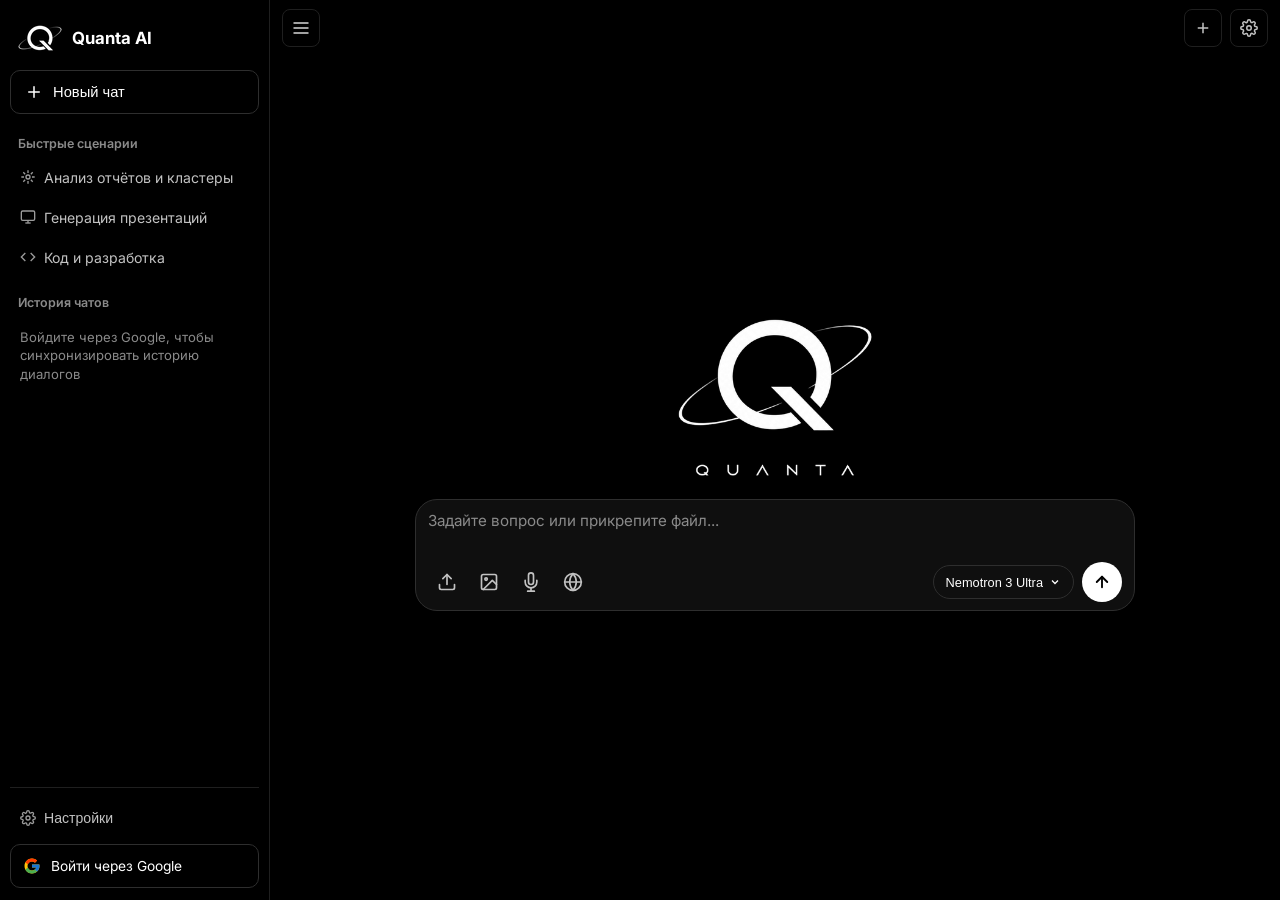
==== commit d943424a: "Add files via upload" ====
--- a/index.html
+++ b/index.html
@@ -45,7 +45,7 @@
 
     <link rel="preconnect" href="https://fonts.googleapis.com">
     <link rel="preconnect" href="https://fonts.gstatic.com" crossorigin>
-    <link rel="stylesheet" href="styles.css">
+    <link rel="stylesheet" href="styles.css?v=2.0">
     <!-- Fonts load without blocking first paint; system fonts are the fallback -->
     <link rel="stylesheet" href="https://fonts.googleapis.com/css2?family=Inter:wght@400;500;600&family=JetBrains+Mono:wght@400&display=swap" media="print" onload="this.media='all'">
     <noscript><link rel="stylesheet" href="https://fonts.googleapis.com/css2?family=Inter:wght@400;500;600&display=swap"></noscript>
@@ -60,7 +60,7 @@
         <!-- Sidebar / Navigation Drawer -->
         <aside class="sidebar" id="sidebar">
             <div class="sidebar-top">
-                <a href="#" class="sidebar-logo" onclick="event.preventDefault(); startNewChat(); toggleSidebar(false);">
+                <a href="#" class="sidebar-logo" onclick="event.preventDefault(); startNewChat(); closeSidebarIfMobile();">
                     <img class="brand-mark" src="assets/logo-mark-1x.webp" srcset="assets/logo-mark-1x.webp 1x, assets/logo-mark-2x.webp 2x, assets/logo-mark-3x.webp 3x" width="44" height="26" alt="" decoding="async">
                     <span>Quanta AI</span>
                 </a>
@@ -69,7 +69,7 @@
                 </button>
             </div>
 
-            <button class="new-chat-btn" onclick="startNewChat(); toggleSidebar(false);">
+            <button class="new-chat-btn" onclick="startNewChat(); closeSidebarIfMobile();">
                 <svg width="18" height="18" viewBox="0 0 24 24" fill="none" stroke="currentColor" stroke-width="2" stroke-linecap="round" stroke-linejoin="round">
                     <path d="M12 5v14M5 12h14"/>
                 </svg>
@@ -79,15 +79,15 @@
             <div class="sidebar-section-header">
                 <span class="sidebar-section-label">Быстрые сценарии</span>
             </div>
-            <div class="sidebar-item" onclick="runQuickAction('cluster'); toggleSidebar(false);">
+            <div class="sidebar-item" onclick="runQuickAction('cluster'); closeSidebarIfMobile();">
                 <svg class="item-icon" width="16" height="16" viewBox="0 0 24 24" fill="none" stroke="currentColor" stroke-width="2"><circle cx="12" cy="12" r="3"/><path d="M12 2v4M12 18v4M4.93 4.93l2.83 2.83M16.24 16.24l2.83 2.83M2 12h4M18 12h4M4.93 19.07l2.83-2.83M16.24 7.76l2.83-2.83"/></svg>
                 <span>Анализ отчётов и кластеры</span>
             </div>
-            <div class="sidebar-item" onclick="runQuickAction('slides'); toggleSidebar(false);">
+            <div class="sidebar-item" onclick="runQuickAction('slides'); closeSidebarIfMobile();">
                 <svg class="item-icon" width="16" height="16" viewBox="0 0 24 24" fill="none" stroke="currentColor" stroke-width="2"><rect x="2" y="3" width="20" height="14" rx="2"/><line x1="8" y1="21" x2="16" y2="21"/><line x1="12" y1="17" x2="12" y2="21"/></svg>
                 <span>Генерация презентаций</span>
             </div>
-            <div class="sidebar-item" onclick="runQuickAction('code'); toggleSidebar(false);">
+            <div class="sidebar-item" onclick="runQuickAction('code'); closeSidebarIfMobile();">
                 <svg class="item-icon" width="16" height="16" viewBox="0 0 24 24" fill="none" stroke="currentColor" stroke-width="2"><polyline points="16 18 22 12 16 6"/><polyline points="8 6 2 12 8 18"/></svg>
                 <span>Код и разработка</span>
             </div>
@@ -103,17 +103,21 @@
                 </button>
             </div>
 
+            <div class="chat-search-wrap" id="chatSearchWrap" style="display:none;">
+                <input type="search" id="chatSearchInput" placeholder="Поиск по чатам" autocomplete="off" aria-label="Поиск по чатам">
+            </div>
+
             <div class="sidebar-history" id="firebaseChatList">
                 <div class="sidebar-item history-empty" id="chatHistoryPlaceholder">Войдите через Google, чтобы синхронизировать историю диалогов</div>
             </div>
 
             <div class="sidebar-bottom">
-                <button class="sidebar-item" id="sidebarSettingsBtn" onclick="openSettingsModal(); toggleSidebar(false);" title="Настройки API" style="border:none; background:transparent; width:100%; text-align:left; cursor:pointer;">
+                <button class="sidebar-item" id="sidebarSettingsBtn" onclick="openSettingsModal(); closeSidebarIfMobile();" title="Настройки (Ctrl+,)" style="border:none; background:transparent; width:100%; text-align:left; cursor:pointer;">
                     <svg class="item-icon" width="16" height="16" viewBox="0 0 24 24" fill="none" stroke="currentColor" stroke-width="2">
                         <circle cx="12" cy="12" r="3"/>
                         <path d="M19.4 15a1.65 1.65 0 0 0 .33 1.82l.06.06a2 2 0 1 1-2.83 2.83l-.06-.06a1.65 1.65 0 0 0-1.82-.33 1.65 1.65 0 0 0-1 1.51V21a2 2 0 0 1-4 0v-.09A1.65 1.65 0 0 0 9 19.4a1.65 1.65 0 0 0-1.82.33l-.06.06a2 2 0 1 1-2.83-2.83l.06-.06a1.65 1.65 0 0 0 .33-1.82 1.65 1.65 0 0 0-1.51-1H3a2 2 0 0 1 0-4h.09A1.65 1.65 0 0 0 4.6 9a1.65 1.65 0 0 0-.33-1.82l-.06-.06a2 2 0 1 1 2.83-2.83l.06.06a1.65 1.65 0 0 0 1.82.33H9a1.65 1.65 0 0 0 1-1.51V3a2 2 0 0 1 4 0v.09a1.65 1.65 0 0 0 1 1.51 1.65 1.65 0 0 0 1.82-.33l.06-.06a2 2 0 1 1 2.83 2.83l-.06.06a1.65 1.65 0 0 0-.33 1.82V9a1.65 1.65 0 0 0 1.51 1H21a2 2 0 0 1 0 4h-.09a1.65 1.65 0 0 0-1.51 1z"/>
                     </svg>
-                    <span>Настройки API</span>
+                    <span>Настройки</span>
                 </button>
 
                 <div id="authContainer">
@@ -143,10 +147,10 @@
                 </div>
 
                 <div class="header-actions">
-                    <button class="header-icon-btn" onclick="startNewChat()" title="Новый диалог">
+                    <button class="header-icon-btn" onclick="startNewChat()" title="Новый диалог (Ctrl+K)" aria-label="Новый диалог">
                         <svg width="18" height="18" viewBox="0 0 24 24" fill="none" stroke="currentColor" stroke-width="2"><path d="M12 5v14M5 12h14"/></svg>
                     </button>
-                    <button class="header-icon-btn" id="headerSettingsBtn" onclick="openSettingsModal()" title="Настройки API">
+                    <button class="header-icon-btn" id="headerSettingsBtn" onclick="openSettingsModal()" title="Настройки (Ctrl+,)" aria-label="Настройки">
                         <svg width="18" height="18" viewBox="0 0 24 24" fill="none" stroke="currentColor" stroke-width="2">
                             <circle cx="12" cy="12" r="3"/>
                             <path d="M19.4 15a1.65 1.65 0 0 0 .33 1.82l.06.06a2 2 0 1 1-2.83 2.83l-.06-.06a1.65 1.65 0 0 0-1.82-.33 1.65 1.65 0 0 0-1 1.51V21a2 2 0 0 1-4 0v-.09A1.65 1.65 0 0 0 9 19.4a1.65 1.65 0 0 0-1.82.33l-.06.06a2 2 0 1 1-2.83-2.83l.06-.06a1.65 1.65 0 0 0 .33-1.82 1.65 1.65 0 0 0-1.51-1H3a2 2 0 0 1 0-4h.09A1.65 1.65 0 0 0 4.6 9a1.65 1.65 0 0 0-.33-1.82l-.06-.06a2 2 0 1 1 2.83-2.83l.06.06a1.65 1.65 0 0 0 1.82.33H9a1.65 1.65 0 0 0 1-1.51V3a2 2 0 0 1 4 0v.09a1.65 1.65 0 0 0 1 1.51 1.65 1.65 0 0 0 1.82-.33l.06-.06a2 2 0 1 1 2.83 2.83l-.06.06a1.65 1.65 0 0 0-.33 1.82V9a1.65 1.65 0 0 0 1.51 1H21a2 2 0 0 1 0 4h-.09a1.65 1.65 0 0 0-1.51 1z"/>
@@ -164,6 +168,7 @@
                          srcset="assets/logo-full-328.webp 328w, assets/logo-full-492.webp 492w, assets/logo-full-656.webp 656w"
                          sizes="(max-width: 768px) 172px, 200px"
                          width="200" height="163" alt="Quanta" fetchpriority="high" decoding="async">
+                    <div class="welcome-greeting" id="welcomeGreeting" hidden></div>
                 </div>
 
                 <!-- Active Chat messages -->
@@ -250,35 +255,47 @@
                                     <div class="model-dropdown-menu" id="modelDropdownMenu" role="listbox" aria-label="Выбор модели">
                                         <div class="dropdown-item" role="option" data-model="nvidia/nemotron-3-ultra-550b-a55b:free" onclick="selectModel('nvidia/nemotron-3-ultra-550b-a55b:free', 'Nemotron 3 Ultra')">
                                             <span class="model-item-name">Nemotron 3 Ultra</span>
-                                            <span class="model-item-tag">(NVIDIA)</span>
+                                            <span class="model-item-tag">Free • Без ключа</span>
+                                        </div>
+                                        <div class="dropdown-item" role="option" data-model="nvidia/nemotron-3-super:free" onclick="selectModel('nvidia/nemotron-3-super:free', 'Nemotron 3 Super')">
+                                            <span class="model-item-name">Nemotron 3 Super</span>
+                                            <span class="model-item-tag">Free • Без ключа</span>
+                                        </div>
+                                        <div class="dropdown-item" role="option" data-model="google/gemma-4-31b:free" onclick="selectModel('google/gemma-4-31b:free', 'Gemma 4 31B')">
+                                            <span class="model-item-name">Gemma 4 31B</span>
+                                            <span class="model-item-tag">Free • Без ключа</span>
                                         </div>
                                         <div class="dropdown-item" role="option" data-model="meta-llama/llama-3.3-70b-instruct:free" onclick="selectModel('meta-llama/llama-3.3-70b-instruct:free', 'Llama 3.3 70B')">
                                             <span class="model-item-name">Llama 3.3 70B</span>
-                                            <span class="model-item-tag">(Meta AI)</span>
+                                            <span class="model-item-tag">Free • Без ключа</span>
                                         </div>
                                         <div class="dropdown-item" role="option" data-model="deepseek/deepseek-r1:free" onclick="selectModel('deepseek/deepseek-r1:free', 'DeepSeek R1')">
                                             <span class="model-item-name">DeepSeek R1</span>
-                                            <span class="model-item-tag">(Рассуждения)</span>
+                                            <span class="model-item-tag">Free • Рассуждения</span>
                                         </div>
                                         <div class="dropdown-item" role="option" data-model="openrouter/free" onclick="selectModel('openrouter/free', 'Автовыбор (Free Router)')">
                                             <span class="model-item-name">Автовыбор</span>
-                                            <span class="model-item-tag">(Free Router)</span>
+                                            <span class="model-item-tag">Free • Без ключа</span>
                                         </div>
                                         <div class="dropdown-item" role="option" data-model="cohere/north-mini-code:free" onclick="selectModel('cohere/north-mini-code:free', 'Cohere Code')">
                                             <span class="model-item-name">Cohere Code</span>
-                                            <span class="model-item-tag">(Кодинг)</span>
+                                            <span class="model-item-tag">Free • Кодинг</span>
                                         </div>
                                         <div class="dropdown-item" role="option" data-model="inclusionai/ling-3.0-flash-fin:free" onclick="selectModel('inclusionai/ling-3.0-flash-fin:free', 'Ling Flash')">
                                             <span class="model-item-name">Ling Flash</span>
-                                            <span class="model-item-tag">(Быстрая)</span>
-                                        </div>
-                                        <div class="dropdown-item" role="option" data-model="moonshotai/kimi-k3" onclick="selectModel('moonshotai/kimi-k3', 'Opus 4.8')">
+                                            <span class="model-item-tag">Free • Быстрая</span>
+                                        </div>
+                                        <div class="dropdown-item" role="option" data-model="anthropic/claude-sonnet-5.5" onclick="selectModel('anthropic/claude-sonnet-5.5', 'Claude Sonnet 5.5')">
+                                            <span class="model-item-name">Claude Sonnet 5.5</span>
+                                            <span class="model-item-tag">Free • Быстрая и код</span>
+                                        </div>
+                                        <div class="dropdown-item" role="option" data-model="anthropic/claude-opus-4.8" onclick="selectModel('anthropic/claude-opus-4.8', 'Opus 4.8')">
                                             <span class="model-item-name">Opus 4.8</span>
-                                            <span class="model-item-tag">(платная, нужен баланс на API-ключе)</span>
+                                            <span class="model-item-tag">Флагман • Макс. мощь</span>
                                         </div>
                                         <div class="dropdown-item" role="option" data-model="flux/image-gen" onclick="selectModel('flux/image-gen', 'Flux Art')">
                                             <span class="model-item-name">Flux Art</span>
-                                            <span class="model-item-tag">(Картинки)</span>
+                                            <span class="model-item-tag">Картинки • Без ключа</span>
                                         </div>
                                     </div>
                                 </div>
@@ -298,44 +315,334 @@
     </div>
 
     <!-- Settings Modal -->
-    <div class="modal-overlay" id="settingsModal">
-        <div class="modal-box">
-            <div class="modal-header">
-                <h2><svg class="ico" width="18" height="18" viewBox="0 0 24 24" fill="none" stroke="currentColor" stroke-width="2" stroke-linecap="round" stroke-linejoin="round" aria-hidden="true"><path d="M12.22 2h-.44a2 2 0 0 0-2 2v.18a2 2 0 0 1-1 1.73l-.43.25a2 2 0 0 1-2 0l-.15-.08a2 2 0 0 0-2.73.73l-.22.38a2 2 0 0 0 .73 2.73l.15.1a2 2 0 0 1 1 1.72v.51a2 2 0 0 1-1 1.74l-.15.09a2 2 0 0 0-.73 2.73l.22.38a2 2 0 0 0 2.73.73l.15-.08a2 2 0 0 1 2 0l.43.25a2 2 0 0 1 1 1.73V20a2 2 0 0 0 2 2h.44a2 2 0 0 0 2-2v-.18a2 2 0 0 1 1-1.73l.43-.25a2 2 0 0 1 2 0l.15.08a2 2 0 0 0 2.73-.73l.22-.39a2 2 0 0 0-.73-2.73l-.15-.08a2 2 0 0 1-1-1.74v-.5a2 2 0 0 1 1-1.74l.15-.09a2 2 0 0 0 .73-2.73l-.22-.38a2 2 0 0 0-2.73-.73l-.15.08a2 2 0 0 1-2 0l-.43-.25a2 2 0 0 1-1-1.73V4a2 2 0 0 0-2-2z"/><circle cx="12" cy="12" r="3"/></svg> Настройки API</h2>
-                <button class="modal-close-btn" onclick="closeSettingsModal()" title="Закрыть">
+    <div class="modal-overlay" id="settingsModal" role="dialog" aria-modal="true" aria-labelledby="settingsTitle">
+        <div class="modal-box settings-box">
+            <div class="modal-header settings-header">
+                <h2 id="settingsTitle"><svg class="ico" width="18" height="18" viewBox="0 0 24 24" fill="none" stroke="currentColor" stroke-width="2" stroke-linecap="round" stroke-linejoin="round" aria-hidden="true"><path d="M12.22 2h-.44a2 2 0 0 0-2 2v.18a2 2 0 0 1-1 1.73l-.43.25a2 2 0 0 1-2 0l-.15-.08a2 2 0 0 0-2.73.73l-.22.38a2 2 0 0 0 .73 2.73l.15.1a2 2 0 0 1 1 1.72v.51a2 2 0 0 1-1 1.74l-.15.09a2 2 0 0 0-.73 2.73l.22.38a2 2 0 0 0 2.73.73l.15-.08a2 2 0 0 1 2 0l.43.25a2 2 0 0 1 1 1.73V20a2 2 0 0 0 2 2h.44a2 2 0 0 0 2-2v-.18a2 2 0 0 1 1-1.73l.43-.25a2 2 0 0 1 2 0l.15.08a2 2 0 0 0 2.73-.73l.22-.39a2 2 0 0 0-.73-2.73l-.15-.08a2 2 0 0 1-1-1.74v-.5a2 2 0 0 1 1-1.74l.15-.09a2 2 0 0 0 .73-2.73l-.22-.38a2 2 0 0 0-2.73-.73l-.15.08a2 2 0 0 1-2 0l-.43-.25a2 2 0 0 1-1-1.73V4a2 2 0 0 0-2-2z"/><circle cx="12" cy="12" r="3"/></svg> Настройки</h2>
+                <button type="button" class="modal-close-btn" onclick="closeSettingsModal()" title="Закрыть (Esc)" aria-label="Закрыть">
                     <svg width="20" height="20" viewBox="0 0 24 24" fill="none" stroke="currentColor" stroke-width="2"><path d="M18 6 6 18M6 6l12 12"/></svg>
                 </button>
             </div>
 
-            <div style="font-size:0.8rem; color:var(--text-muted); margin-bottom:10px;">
-                Быстрые пресеты для смартфона и ПК:
-            </div>
-            <div class="modal-presets">
-                <button class="preset-btn" onclick="applyPreset('openrouter')">OpenRouter</button>
-                <button class="preset-btn" onclick="applyPreset('ollama')">Local Ollama</button>
-                <button class="preset-btn" onclick="applyPreset('groq')">Groq</button>
-            </div>
-
-            <div class="modal-field">
-                <label for="settingsApiKey">API-ключ</label>
-                <input type="password" id="settingsApiKey" placeholder="sk-or-v1-... или ваш ключ">
-                <div class="modal-hint">Ключ хранится локально на вашем устройстве. Для бесплатного OpenRouter можно оставить пустым или указать личный ключ с openrouter.ai.</div>
-            </div>
-
-            <div class="modal-field">
-                <label for="settingsEndpoint">Эндпоинт (OpenAI-совместимый)</label>
-                <input type="text" id="settingsEndpoint" placeholder="https://openrouter.ai/api/v1/chat/completions">
-                <div class="modal-hint">По умолчанию: <code>https://openrouter.ai/api/v1/chat/completions</code></div>
-            </div>
-
-            <div class="modal-field">
-                <label for="settingsModelName">Название модели (опционально)</label>
-                <input type="text" id="settingsModelName" placeholder="nvidia/nemotron-3-ultra-550b-a55b:free">
-            </div>
-
-            <div class="modal-actions">
-                <button class="modal-btn modal-btn-secondary" onclick="closeSettingsModal()">Отмена</button>
-                <button class="modal-btn modal-btn-primary" onclick="saveApiSettings()">Сохранить</button>
+            <div class="settings-tabs" role="tablist" aria-label="Разделы настроек">
+                <button type="button" class="settings-tab active" role="tab" aria-selected="true" data-settings-tab="personal" data-icon="user">Персонализация</button>
+                <button type="button" class="settings-tab" role="tab" aria-selected="false" tabindex="-1" data-settings-tab="memory" data-icon="brain">Память</button>
+                <button type="button" class="settings-tab" role="tab" aria-selected="false" tabindex="-1" data-settings-tab="chat" data-icon="chat">Чат</button>
+                <button type="button" class="settings-tab" role="tab" aria-selected="false" tabindex="-1" data-settings-tab="api" data-icon="key">API</button>
+                <button type="button" class="settings-tab" role="tab" aria-selected="false" tabindex="-1" data-settings-tab="data" data-icon="database">Данные</button>
+            </div>
+
+            <div class="settings-body">
+                <!-- Персонализация -->
+                <section class="settings-panel active" role="tabpanel" data-settings-panel="personal">
+                    <div class="set-row">
+                        <div class="set-row-text">
+                            <div class="set-label">Персонализация ответов</div>
+                            <div class="set-desc">ИИ учитывает эти сведения во всех чатах</div>
+                        </div>
+                        <label class="set-switch"><input type="checkbox" data-pz="enabled" aria-label="Персонализация ответов"><span class="set-slider"></span></label>
+                    </div>
+
+                    <div class="pz-fields">
+                        <div class="set-grid">
+                            <div class="set-field">
+                                <label for="pzName">Как к вам обращаться</label>
+                                <input type="text" id="pzName" data-pz="name" maxlength="60" placeholder="Например: Алекс" autocomplete="off">
+                            </div>
+                            <div class="set-field">
+                                <label for="pzOccupation">Чем вы занимаетесь</label>
+                                <input type="text" id="pzOccupation" data-pz="occupation" maxlength="120" placeholder="Студент, дизайнер, разработчик…" autocomplete="off">
+                            </div>
+                        </div>
+
+                        <div class="set-field">
+                            <div class="set-label-row"><label for="pzAbout">О себе</label><span class="set-counter" data-counter-for="pzAbout"></span></div>
+                            <textarea id="pzAbout" data-pz="about" maxlength="1200" rows="3" placeholder="Интересы, цели, уровень знаний — всё, что поможет отвечать точнее"></textarea>
+                        </div>
+
+                        <div class="set-grid set-grid-3">
+                            <div class="set-field">
+                                <label for="pzStyle">Стиль ответов</label>
+                                <select id="pzStyle" data-pz="style">
+                                    <option value="balanced">Сбалансированный</option>
+                                    <option value="concise">Кратко и по делу</option>
+                                    <option value="detailed">Подробно</option>
+                                    <option value="simple">Простыми словами</option>
+                                </select>
+                            </div>
+                            <div class="set-field">
+                                <label for="pzTone">Тон</label>
+                                <select id="pzTone" data-pz="tone">
+                                    <option value="default">Обычный</option>
+                                    <option value="friendly">Дружелюбный</option>
+                                    <option value="formal">Официальный</option>
+                                    <option value="casual">Неформальный</option>
+                                    <option value="humor">С юмором</option>
+                                </select>
+                            </div>
+                            <div class="set-field">
+                                <label for="pzLanguage">Язык ответов</label>
+                                <select id="pzLanguage" data-pz="language">
+                                    <option value="auto">Как в вопросе</option>
+                                    <option value="ru">Русский</option>
+                                    <option value="en">English</option>
+                                    <option value="uk">Українська</option>
+                                    <option value="be">Беларуская</option>
+                                    <option value="kk">Қазақша</option>
+                                    <option value="de">Deutsch</option>
+                                    <option value="es">Español</option>
+                                    <option value="fr">Français</option>
+                                    <option value="pl">Polski</option>
+                                </select>
+                            </div>
+                        </div>
+
+                        <div class="set-field">
+                            <div class="set-label-row"><label for="pzInstructions">Особые инструкции для ИИ</label><span class="set-counter" data-counter-for="pzInstructions"></span></div>
+                            <textarea id="pzInstructions" data-pz="instructions" maxlength="2000" rows="4" placeholder="Например: приводи примеры кода на Python; не используй эмодзи; в конце давай краткий вывод"></textarea>
+                        </div>
+                    </div>
+
+                    <details class="set-preview">
+                        <summary>Что видит ИИ</summary>
+                        <pre id="pzPreview"></pre>
+                    </details>
+                </section>
+
+                <!-- Память -->
+                <section class="settings-panel" role="tabpanel" data-settings-panel="memory" hidden>
+                    <div class="mem-sync" id="memSyncStatus"></div>
+
+                    <div class="set-row">
+                        <div class="set-row-text">
+                            <div class="set-label">Память</div>
+                            <div class="set-desc">ИИ помнит важное о вас между разными чатами</div>
+                        </div>
+                        <label class="set-switch"><input type="checkbox" data-mem="enabled" aria-label="Память"><span class="set-slider"></span></label>
+                    </div>
+                    <div class="set-row">
+                        <div class="set-row-text">
+                            <div class="set-label">Запоминать автоматически</div>
+                            <div class="set-desc">ИИ сам сохраняет то, что вы рассказываете о себе. Под ответом появится отметка с кнопкой «Отменить»</div>
+                        </div>
+                        <label class="set-switch"><input type="checkbox" data-mem="auto" aria-label="Запоминать автоматически"><span class="set-slider"></span></label>
+                    </div>
+                    <div class="set-note" id="memOffNote" hidden>Память выключена: сохранённые факты не передаются ИИ и не пополняются. Список ниже сохранён.</div>
+
+                    <div class="mem-add">
+                        <input type="text" id="memAddInput" maxlength="300" placeholder="Новый факт, например: «Я пишу на Python»" autocomplete="off" aria-label="Новый факт для памяти">
+                        <button type="button" class="set-btn set-btn-primary" id="memAddBtn" data-icon="plus">Добавить</button>
+                    </div>
+
+                    <div class="mem-head">
+                        <div class="set-subtitle">Сохранённые факты <span class="mem-count" id="memCount"></span></div>
+                        <div class="mem-head-btns">
+                            <button type="button" class="set-btn set-btn-sm" id="memExportBtn" data-icon="download">Экспорт</button>
+                            <button type="button" class="set-btn set-btn-sm set-btn-danger" id="memClearBtn" data-icon="trash">Очистить</button>
+                        </div>
+                    </div>
+                    <div class="mem-search" id="memSearchWrap" hidden>
+                        <input type="search" id="memSearchInput" placeholder="Поиск по памяти" autocomplete="off" aria-label="Поиск по памяти">
+                    </div>
+                    <div class="mem-list" id="memList"></div>
+
+                    <div class="set-tip">
+                        <b>Команды прямо в чате:</b> «Запомни, что я живу в Минске», «Забудь, что я живу в Минске», «Забудь всё обо мне». Пароли, ключи и номера карт в память не сохраняются.
+                    </div>
+
+                    <div class="set-subtitle">Контекст диалога</div>
+                    <div class="set-field">
+                        <label for="prefContextDepth">Сколько последних сообщений чата видит ИИ</label>
+                        <select id="prefContextDepth" data-pref="contextDepth">
+                            <option value="6">6 — экономно</option>
+                            <option value="10">10</option>
+                            <option value="20">20 — рекомендуется</option>
+                            <option value="40">40</option>
+                            <option value="80">80 — максимум</option>
+                        </select>
+                    </div>
+                    <div class="set-row">
+                        <div class="set-row-text">
+                            <div class="set-label">Сводка старых сообщений</div>
+                            <div class="set-desc">В длинном диалоге ИИ получает список ваших прежних вопросов и не теряет нить разговора</div>
+                        </div>
+                        <label class="set-switch"><input type="checkbox" data-pref="contextDigest" aria-label="Сводка старых сообщений"><span class="set-slider"></span></label>
+                    </div>
+                </section>
+
+                <!-- Чат -->
+                <section class="settings-panel" role="tabpanel" data-settings-panel="chat" hidden>
+                    <div class="set-grid set-grid-3">
+                        <div class="set-field">
+                            <label for="prefSendKey">Отправка сообщения</label>
+                            <select id="prefSendKey" data-pref="sendKey">
+                                <option value="enter">Enter</option>
+                                <option value="ctrlEnter">Ctrl + Enter</option>
+                            </select>
+                        </div>
+                        <div class="set-field">
+                            <label for="prefFontSize">Размер текста</label>
+                            <select id="prefFontSize" data-pref="fontSize">
+                                <option value="small">Мелкий</option>
+                                <option value="normal">Обычный</option>
+                                <option value="large">Крупный</option>
+                                <option value="xlarge">Очень крупный</option>
+                            </select>
+                        </div>
+                        <div class="set-field">
+                            <label for="prefChatWidth">Ширина чата</label>
+                            <select id="prefChatWidth" data-pref="chatWidth">
+                                <option value="narrow">Узкая</option>
+                                <option value="normal">Обычная</option>
+                                <option value="wide">Широкая</option>
+                            </select>
+                        </div>
+                    </div>
+
+                    <div class="set-row">
+                        <div class="set-row-text">
+                            <div class="set-label">Автопрокрутка</div>
+                            <div class="set-desc">Следовать за текстом, пока ИИ печатает ответ</div>
+                        </div>
+                        <label class="set-switch"><input type="checkbox" data-pref="autoScroll" aria-label="Автопрокрутка"><span class="set-slider"></span></label>
+                    </div>
+                    <div class="set-row">
+                        <div class="set-row-text">
+                            <div class="set-label">Скорость генерации</div>
+                            <div class="set-desc">Показывать токены в секунду под ответом</div>
+                        </div>
+                        <label class="set-switch"><input type="checkbox" data-pref="showSpeed" aria-label="Скорость генерации"><span class="set-slider"></span></label>
+                    </div>
+                    <div class="set-row">
+                        <div class="set-row-text">
+                            <div class="set-label">Кнопки под ответами</div>
+                            <div class="set-desc">Копировать, озвучить, повторить, скачать .md</div>
+                        </div>
+                        <label class="set-switch"><input type="checkbox" data-pref="msgActions" aria-label="Кнопки под ответами"><span class="set-slider"></span></label>
+                    </div>
+                    <div class="set-row">
+                        <div class="set-row-text">
+                            <div class="set-label">Распознавать команды</div>
+                            <div class="set-desc">«Нарисуй…» запускает генерацию картинки, «Сделай презентацию…» — слайды</div>
+                        </div>
+                        <label class="set-switch"><input type="checkbox" data-pref="autoIntents" aria-label="Распознавать команды"><span class="set-slider"></span></label>
+                    </div>
+                    <div class="set-row">
+                        <div class="set-row-text">
+                            <div class="set-label">Сигнал о готовности</div>
+                            <div class="set-desc">Если вы ушли на другую вкладку, в её заголовке появится «● Ответ готов»</div>
+                        </div>
+                        <label class="set-switch"><input type="checkbox" data-pref="notifyDone" aria-label="Сигнал о готовности"><span class="set-slider"></span></label>
+                    </div>
+
+                    <div class="set-subtitle">Голосовой ввод</div>
+                    <div class="set-field">
+                        <label for="prefVoiceLang">Язык распознавания речи</label>
+                        <select id="prefVoiceLang" data-pref="voiceLang">
+                            <option value="ru-RU">Русский</option>
+                            <option value="be-BY">Беларуская</option>
+                            <option value="uk-UA">Українська</option>
+                            <option value="en-US">English (US)</option>
+                            <option value="de-DE">Deutsch</option>
+                            <option value="pl-PL">Polski</option>
+                            <option value="kk-KZ">Қазақша</option>
+                        </select>
+                    </div>
+                    <div class="set-row">
+                        <div class="set-row-text">
+                            <div class="set-label">Отправлять сразу</div>
+                            <div class="set-desc">После диктовки сообщение уйдёт без нажатия кнопки</div>
+                        </div>
+                        <label class="set-switch"><input type="checkbox" data-pref="voiceAutoSend" aria-label="Отправлять сразу после диктовки"><span class="set-slider"></span></label>
+                    </div>
+
+                    <div class="set-subtitle">Горячие клавиши</div>
+                    <div class="hotkeys">
+                        <div class="hotkey"><span><kbd>Enter</kbd></span><span>отправить (или новая строка, если выбран Ctrl + Enter)</span></div>
+                        <div class="hotkey"><span><kbd>Shift</kbd> + <kbd>Enter</kbd></span><span>новая строка</span></div>
+                        <div class="hotkey"><span><kbd>Ctrl</kbd> + <kbd>Enter</kbd></span><span>отправить всегда</span></div>
+                        <div class="hotkey"><span><kbd>Ctrl</kbd> + <kbd>K</kbd></span><span>новый чат</span></div>
+                        <div class="hotkey"><span><kbd>Ctrl</kbd> + <kbd>,</kbd></span><span>настройки</span></div>
+                        <div class="hotkey"><span><kbd>/</kbd></span><span>перейти к полю ввода</span></div>
+                        <div class="hotkey"><span><kbd>Esc</kbd></span><span>закрыть окно или остановить генерацию</span></div>
+                    </div>
+                </section>
+
+                <!-- API -->
+                <section class="settings-panel" role="tabpanel" data-settings-panel="api" hidden>
+                    <div class="set-tip">Без ключа работают бесплатные модели. Личный ключ OpenRouter снимает лимиты. Можно подключить и другого провайдера с OpenAI-совместимым API.</div>
+
+                    <div class="set-subtitle">Быстрые пресеты</div>
+                    <div class="modal-presets">
+                        <button type="button" class="preset-btn" onclick="applyPreset('openrouter')">OpenRouter</button>
+                        <button type="button" class="preset-btn" onclick="applyPreset('ollama')">Local Ollama</button>
+                        <button type="button" class="preset-btn" onclick="applyPreset('groq')">Groq</button>
+                    </div>
+
+                    <div class="set-field">
+                        <label for="settingsApiKey">API-ключ</label>
+                        <div class="set-input-wrap">
+                            <input type="password" id="settingsApiKey" placeholder="sk-or-v1-... или ваш ключ" autocomplete="off" spellcheck="false">
+                            <button type="button" class="set-eye-btn" id="toggleApiKeyVis" title="Показать ключ" aria-label="Показать ключ"></button>
+                        </div>
+                        <div class="set-warn" id="settingsApiKeyWarn" hidden></div>
+                        <div class="modal-hint">Ключ хранится только в этом браузере и не попадает в резервные копии.</div>
+                    </div>
+
+                    <div class="set-field">
+                        <label for="settingsEndpoint">Эндпоинт (OpenAI-совместимый)</label>
+                        <input type="text" id="settingsEndpoint" inputmode="url" placeholder="https://openrouter.ai/api/v1/chat/completions" autocomplete="off" spellcheck="false">
+                        <div class="modal-hint" id="settingsEndpointHint">По умолчанию: <code>https://openrouter.ai/api/v1/chat/completions</code></div>
+                    </div>
+
+                    <div class="set-field">
+                        <label for="settingsModelName">Модель у своего провайдера</label>
+                        <input type="text" id="settingsModelName" placeholder="например: llama-3.3-70b-versatile" autocomplete="off" spellcheck="false">
+                        <div class="modal-hint">Нужна для Groq, Ollama и других провайдеров. Для OpenRouter модель выбирается в списке над полем ввода.</div>
+                    </div>
+
+                    <div class="set-field">
+                        <label for="prefTemperature">Креативность ответов (temperature)</label>
+                        <select id="prefTemperature" data-pref="temperature">
+                            <option value="auto">Авто — как задумано для модели</option>
+                            <option value="0.2">0.2 — точно и предсказуемо</option>
+                            <option value="0.5">0.5 — сдержанно</option>
+                            <option value="0.7">0.7 — сбалансированно</option>
+                            <option value="1.0">1.0 — максимально творчески</option>
+                        </select>
+                    </div>
+
+                    <div class="set-actions">
+                        <button type="button" class="set-btn" id="apiTestBtn" data-icon="plug">Проверить подключение</button>
+                    </div>
+                    <div class="api-test-result" id="apiTestResult" role="status" hidden></div>
+                </section>
+
+                <!-- Данные -->
+                <section class="settings-panel" role="tabpanel" data-settings-panel="data" hidden>
+                    <div class="data-stats" id="dataStats"></div>
+
+                    <div class="set-subtitle">Экспорт и резервная копия</div>
+                    <div class="set-actions-col">
+                        <button type="button" class="set-btn" id="exportChatBtn" data-icon="download">Скачать открытый чат (.md)</button>
+                        <button type="button" class="set-btn" id="backupBtn" data-icon="archive">Скачать резервную копию (.json)</button>
+                        <button type="button" class="set-btn" id="restoreBtn" data-icon="upload">Восстановить из копии</button>
+                    </div>
+                    <div class="modal-hint">В копию входят чаты, память, персонализация и настройки чата. API-ключ в неё не попадает.</div>
+
+                    <div class="set-subtitle">Очистка</div>
+                    <div class="set-actions-col">
+                        <button type="button" class="set-btn set-btn-danger" id="clearChatsBtn" data-icon="trash">Удалить все чаты</button>
+                        <button type="button" class="set-btn set-btn-danger" id="clearMemoryBtn2" data-icon="brain">Очистить память</button>
+                        <button type="button" class="set-btn set-btn-danger" id="resetSettingsBtn" data-icon="refresh">Сбросить настройки</button>
+                    </div>
+                    <div class="modal-hint">«Сбросить настройки» возвращает персонализацию и параметры чата к стандартным. Чаты, память и API-ключ остаются.</div>
+                </section>
+            </div>
+
+            <div class="settings-footer">
+                <span id="settingsSavedNote" data-icon="check">Изменения сохраняются автоматически</span>
+                <button type="button" class="modal-btn modal-btn-primary" onclick="closeSettingsModal()">Готово</button>
             </div>
         </div>
     </div>
@@ -355,6 +662,18 @@
         </div>
     </div>
 
+    <!-- Универсальное подтверждение -->
+    <div class="modal-overlay" id="quantaConfirmModal" role="alertdialog" aria-modal="true" aria-labelledby="quantaConfirmTitle" aria-describedby="quantaConfirmText">
+        <div class="modal-box" style="max-width: 420px; text-align: center;">
+            <h2 id="quantaConfirmTitle" style="font-size: 1.12rem; margin-bottom: 8px;">Вы уверены?</h2>
+            <p id="quantaConfirmText" style="font-size: 0.86rem; color: var(--text-secondary); line-height: 1.5; margin-bottom: 18px; white-space: pre-line;"></p>
+            <div class="modal-actions">
+                <button type="button" class="modal-btn modal-btn-secondary" id="quantaConfirmCancel">Отмена</button>
+                <button type="button" class="modal-btn modal-btn-primary" id="quantaConfirmOk">Да</button>
+            </div>
+        </div>
+    </div>
+
     <!-- Image Lightbox Modal -->
     <div class="lightbox-modal" id="imageLightbox" onclick="closeImageLightbox(event)">
         <div class="lightbox-box" onclick="event.stopPropagation()">
@@ -370,14 +689,15 @@
         </div>
     </div>
 
-    <div class="toast" id="toast"></div>
-    <input type="file" id="fileInput" style="display:none" accept=".pdf,.docx,.txt,.md,.csv,.xlsx,.xls,.html,.htm,.js,.css,.json,.zip,image/*">
+    <div class="toast" id="toast" role="status" aria-live="polite"></div>
+    <input type="file" id="importFileInput" accept=".json,application/json" style="display:none">
+    <input type="file" id="fileInput" style="display:none" accept=".pdf,.docx,.txt,.md,.csv,.tsv,.xlsx,.xls,.html,.htm,.xml,.json,.yml,.yaml,.js,.jsx,.mjs,.ts,.tsx,.css,.scss,.py,.java,.kt,.c,.h,.cpp,.hpp,.cs,.go,.rs,.php,.rb,.swift,.dart,.lua,.sh,.bat,.ps1,.sql,.vue,.svelte,.ini,.toml,.cfg,.conf,.env,.log,.tex,.srt,.vtt,.zip,image/*">
 
     <!-- Firebase (auth + sync). Heavy file libs (pdf/docx/xlsx/csv/pptx) are loaded on demand in app.js -->
     <script defer src="https://www.gstatic.com/firebasejs/10.13.0/firebase-app-compat.js"></script>
     <script defer src="https://www.gstatic.com/firebasejs/10.13.0/firebase-auth-compat.js"></script>
     <script defer src="https://www.gstatic.com/firebasejs/10.13.0/firebase-firestore-compat.js"></script>
-    <script defer src="app.js"></script>
+    <script defer src="app.js?v=2.0"></script>
     <!-- Drag & Drop Overlay -->
     <div class="drag-drop-overlay" id="dragDropOverlay">
         <div class="drag-drop-box">
@@ -387,8 +707,8 @@
                 <line x1="12" y1="3" x2="12" y2="15"/>
             </svg>
             <div class="drag-drop-title">Перетащите файл сюда</div>
-            <div class="drag-drop-sub">PDF, DOCX, TXT, CSV, Excel, ZIP или фото</div>
+            <div class="drag-drop-sub">PDF, DOCX, TXT, CSV, Excel, код, ZIP или фото</div>
         </div>
     </div>
 </body>
-</html>+</html>
--- a/styles.css
+++ b/styles.css
@@ -1748,4 +1748,535 @@
 
 .msg-bubble pre {
     margin: 10px 0;
-}+}
+/* =====================================================================
+   Quanta AI — обновление: настройки, персонализация, память, исправления
+   ===================================================================== */
+
+/* Ответы без огромных пустых промежутков (переносы строк обрабатывает Markdown) */
+.msg-bubble { white-space: normal; font-size: var(--msg-font-size, 0.95rem); }
+.msg-bubble pre { white-space: pre; }
+.workspace, .input-container { max-width: var(--chat-max-width, 960px); }
+.hide-gen-speed .gen-speed-badge { display: none !important; }
+.hide-msg-actions .msg-actions { display: none !important; }
+
+/* Приветствие по имени */
+.welcome-greeting {
+    margin-top: 14px;
+    font-size: 1.15rem;
+    font-weight: 500;
+    color: var(--text-secondary);
+    text-align: center;
+}
+.welcome-greeting[hidden] { display: none; }
+
+/* Тост с кнопкой «Отменить» */
+.toast.has-action {
+    pointer-events: auto;
+    display: inline-flex;
+    align-items: center;
+    gap: 12px;
+    padding-right: 8px;
+}
+.toast-action {
+    background: var(--accent);
+    color: var(--on-accent);
+    border: none;
+    border-radius: 14px;
+    padding: 5px 12px;
+    font: inherit;
+    font-weight: 600;
+    font-size: 0.8rem;
+    cursor: pointer;
+}
+.toast-action:hover { background: var(--accent-hover); }
+
+/* Поиск по чатам */
+.chat-search-wrap { margin: 2px 0 6px; }
+.chat-search-wrap input,
+.mem-search input {
+    width: 100%;
+    padding: 8px 11px;
+    border-radius: 9px;
+    border: 1px solid var(--border-light);
+    background: var(--bg-input);
+    color: var(--text-primary);
+    font: inherit;
+    font-size: 0.84rem;
+}
+.chat-search-wrap input:focus,
+.mem-search input:focus { outline: none; border-color: #5a5a5a; }
+
+/* Кнопки под ответом */
+.msg-actions {
+    display: flex;
+    flex-wrap: wrap;
+    gap: 4px;
+    margin-top: 2px;
+}
+.msg-action-btn {
+    display: inline-flex;
+    align-items: center;
+    gap: 5px;
+    padding: 5px 9px;
+    border-radius: 7px;
+    border: 1px solid transparent;
+    background: transparent;
+    color: var(--text-muted);
+    font: inherit;
+    font-size: 0.75rem;
+    cursor: pointer;
+    min-height: 30px;
+    transition: background 0.15s ease, color 0.15s ease;
+}
+.msg-action-btn:hover { background: var(--bg-hover); color: var(--text-primary); }
+.msg-action-btn.active { color: var(--text-primary); border-color: var(--border-light); background: var(--bg-hover); }
+
+/* Отметки памяти под сообщениями */
+.memory-notice {
+    display: inline-flex;
+    flex-wrap: wrap;
+    align-items: center;
+    gap: 6px 8px;
+    align-self: flex-start;
+    max-width: 100%;
+    margin-top: 4px;
+    padding: 6px 10px;
+    border-radius: 9px;
+    border: 1px solid var(--border-light);
+    background: var(--bg-card);
+    color: var(--text-secondary);
+    font-size: 0.78rem;
+    line-height: 1.4;
+}
+.memory-notice .mn-text { min-width: 0; overflow-wrap: anywhere; }
+.memory-notice.muted { color: var(--text-muted); }
+.mn-btn {
+    background: transparent;
+    border: 1px solid var(--border-light);
+    color: var(--text-primary);
+    border-radius: 6px;
+    padding: 2px 8px;
+    font: inherit;
+    font-size: 0.74rem;
+    cursor: pointer;
+}
+.mn-btn:hover { background: var(--bg-hover); }
+
+/* Кнопка «Повторить» под ошибкой */
+.retry-row { margin-top: 8px; }
+
+/* Голосовой ввод: идёт запись */
+#voiceBtn.recording { color: var(--danger) !important; animation: voicePulse 1.3s ease-in-out infinite; }
+@keyframes voicePulse {
+    0%, 100% { box-shadow: 0 0 0 0 rgba(239, 68, 68, 0.45); }
+    50% { box-shadow: 0 0 0 6px rgba(239, 68, 68, 0); }
+}
+
+/* ===== Окно «Настройки» ===== */
+.modal-box.settings-box {
+    max-width: 640px;
+    padding: 0;
+    display: flex;
+    flex-direction: column;
+    overflow: hidden;
+    max-height: min(88vh, 820px);
+}
+.settings-header { padding: 16px 18px 0; margin-bottom: 10px; }
+.settings-tabs {
+    display: flex;
+    gap: 4px;
+    padding: 0 14px;
+    border-bottom: 1px solid var(--border);
+    overflow-x: auto;
+    scrollbar-width: none;
+    flex-shrink: 0;
+}
+.settings-tabs::-webkit-scrollbar { display: none; }
+.settings-tab {
+    display: inline-flex;
+    align-items: center;
+    gap: 6px;
+    padding: 9px 11px;
+    border: none;
+    border-bottom: 2px solid transparent;
+    background: transparent;
+    color: var(--text-muted);
+    font: inherit;
+    font-size: 0.84rem;
+    font-weight: 500;
+    cursor: pointer;
+    white-space: nowrap;
+    margin-bottom: -1px;
+}
+.settings-tab:hover { color: var(--text-primary); }
+.settings-tab.active { color: var(--text-primary); border-bottom-color: var(--accent); }
+.settings-tab:focus-visible { outline: 2px solid #5a5a5a; outline-offset: -2px; border-radius: 6px 6px 0 0; }
+.settings-body {
+    flex: 1;
+    min-height: 0;
+    overflow-y: auto;
+    padding: 16px 18px 18px;
+    overscroll-behavior: contain;
+}
+.settings-panel[hidden] { display: none; }
+.settings-footer {
+    display: flex;
+    align-items: center;
+    justify-content: space-between;
+    gap: 12px;
+    padding: 12px 18px;
+    border-top: 1px solid var(--border);
+    flex-shrink: 0;
+}
+.settings-footer .modal-btn { flex: 0 0 auto; min-width: 110px; }
+#settingsSavedNote {
+    display: inline-flex;
+    align-items: center;
+    gap: 6px;
+    font-size: 0.76rem;
+    color: var(--text-muted);
+    transition: color 0.2s ease;
+}
+#settingsSavedNote.saved { color: var(--success); }
+
+.set-row {
+    display: flex;
+    align-items: center;
+    justify-content: space-between;
+    gap: 14px;
+    padding: 11px 0;
+    border-bottom: 1px solid var(--border);
+}
+.set-row.is-disabled { opacity: 0.45; }
+.set-row-text { min-width: 0; }
+.set-label { font-size: 0.88rem; color: var(--text-primary); font-weight: 500; }
+.set-desc { font-size: 0.76rem; color: var(--text-muted); margin-top: 2px; line-height: 1.4; }
+.set-subtitle {
+    font-size: 0.74rem;
+    font-weight: 600;
+    text-transform: uppercase;
+    letter-spacing: 0.05em;
+    color: var(--text-muted);
+    margin: 18px 0 8px;
+}
+.set-field { margin: 12px 0; min-width: 0; }
+.set-field > label,
+.set-label-row label {
+    display: block;
+    font-size: 0.8rem;
+    color: var(--text-secondary);
+    margin-bottom: 6px;
+    font-weight: 500;
+}
+.set-label-row { display: flex; align-items: baseline; justify-content: space-between; gap: 10px; }
+.set-counter { font-size: 0.72rem; color: var(--text-muted); font-variant-numeric: tabular-nums; }
+.set-field input[type="text"],
+.set-field input[type="password"],
+.set-field input[type="search"],
+.set-field textarea,
+.set-field select,
+.mem-add input {
+    width: 100%;
+    padding: 10px 12px;
+    border-radius: 10px;
+    border: 1px solid var(--border-light);
+    background: var(--bg-input);
+    color: var(--text-primary);
+    font: inherit;
+    font-size: 0.88rem;
+}
+.set-field textarea { resize: vertical; min-height: 70px; line-height: 1.5; }
+.set-field select {
+    appearance: none;
+    -webkit-appearance: none;
+    padding-right: 34px;
+    cursor: pointer;
+    background-image: url("data:image/svg+xml,%3Csvg xmlns='http://www.w3.org/2000/svg' width='12' height='12' viewBox='0 0 24 24' fill='none' stroke='%238a8a8a' stroke-width='2.5' stroke-linecap='round' stroke-linejoin='round'%3E%3Cpolyline points='6 9 12 15 18 9'/%3E%3C/svg%3E");
+    background-repeat: no-repeat;
+    background-position: right 12px center;
+}
+.set-field select option { background: #141414; color: #fff; }
+.set-field input:focus,
+.set-field textarea:focus,
+.set-field select:focus,
+.mem-add input:focus { outline: none; border-color: #6a6a6a; }
+.set-field input.invalid, input.invalid { border-color: var(--danger) !important; }
+.set-error { color: var(--danger); }
+.set-warn { font-size: 0.76rem; color: var(--warning); margin-top: 6px; line-height: 1.4; }
+.set-warn[hidden] { display: none; }
+.set-grid { display: grid; grid-template-columns: repeat(2, minmax(0, 1fr)); gap: 0 12px; }
+.set-grid-3 { grid-template-columns: repeat(3, minmax(0, 1fr)); }
+.set-input-wrap { position: relative; }
+.set-input-wrap input { padding-right: 44px !important; }
+.set-eye-btn {
+    position: absolute;
+    right: 4px;
+    top: 50%;
+    transform: translateY(-50%);
+    width: 36px;
+    height: 36px;
+    border: none;
+    background: transparent;
+    color: var(--text-muted);
+    border-radius: 8px;
+    cursor: pointer;
+    display: inline-flex;
+    align-items: center;
+    justify-content: center;
+}
+.set-eye-btn:hover { color: var(--text-primary); background: var(--bg-hover); }
+
+.pz-fields { transition: opacity 0.2s ease; }
+.pz-fields.is-disabled { opacity: 0.45; }
+
+/* Переключатель */
+.set-switch { position: relative; display: inline-block; width: 42px; height: 24px; flex-shrink: 0; cursor: pointer; }
+.set-switch input { position: absolute; opacity: 0; width: 100%; height: 100%; margin: 0; cursor: pointer; z-index: 1; }
+.set-slider {
+    position: absolute;
+    inset: 0;
+    border-radius: 24px;
+    background: #2e2e2e;
+    border: 1px solid #3a3a3a;
+    transition: background 0.2s ease, border-color 0.2s ease;
+}
+.set-slider::before {
+    content: '';
+    position: absolute;
+    width: 18px;
+    height: 18px;
+    left: 2px;
+    top: 2px;
+    border-radius: 50%;
+    background: #9a9a9a;
+    transition: transform 0.2s ease, background 0.2s ease;
+}
+.set-switch input:checked + .set-slider { background: #fff; border-color: #fff; }
+.set-switch input:checked + .set-slider::before { transform: translateX(18px); background: #000; }
+.set-switch input:focus-visible + .set-slider { outline: 2px solid #6a6a6a; outline-offset: 2px; }
+
+/* Кнопки в настройках */
+.set-btn {
+    display: inline-flex;
+    align-items: center;
+    justify-content: center;
+    gap: 7px;
+    padding: 9px 14px;
+    border-radius: 9px;
+    border: 1px solid var(--border-light);
+    background: var(--bg-input);
+    color: var(--text-primary);
+    font: inherit;
+    font-size: 0.84rem;
+    font-weight: 500;
+    cursor: pointer;
+    min-height: 38px;
+    transition: background 0.15s ease, border-color 0.15s ease, color 0.15s ease;
+}
+.set-btn:hover:not(:disabled) { background: var(--bg-hover); }
+.set-btn:disabled { opacity: 0.4; cursor: not-allowed; }
+.set-btn-primary { background: var(--accent); color: var(--on-accent); border-color: var(--accent); }
+.set-btn-primary:hover:not(:disabled) { background: var(--accent-hover); }
+.set-btn-sm { padding: 5px 10px; min-height: 30px; font-size: 0.78rem; }
+.set-btn-danger { color: #f87171; }
+.set-btn-danger:hover:not(:disabled) { background: rgba(239, 68, 68, 0.12); border-color: rgba(239, 68, 68, 0.45); }
+.set-actions { display: flex; flex-wrap: wrap; gap: 8px; margin-top: 14px; }
+.set-actions-col { display: flex; flex-direction: column; gap: 8px; }
+.set-actions-col .set-btn { justify-content: flex-start; }
+
+.set-tip,
+.set-note {
+    font-size: 0.78rem;
+    line-height: 1.5;
+    color: var(--text-secondary);
+    background: var(--bg-input);
+    border: 1px solid var(--border);
+    border-radius: 10px;
+    padding: 10px 12px;
+    margin: 12px 0;
+}
+.set-note { color: var(--warning); }
+.set-note[hidden] { display: none; }
+
+.set-preview { margin-top: 14px; border: 1px solid var(--border); border-radius: 10px; }
+.set-preview summary { cursor: pointer; padding: 10px 12px; font-size: 0.82rem; color: var(--text-secondary); user-select: none; }
+.set-preview summary:hover { color: var(--text-primary); }
+.set-preview pre {
+    margin: 0;
+    border: none;
+    border-top: 1px solid var(--border);
+    border-radius: 0 0 10px 10px;
+    white-space: pre-wrap;
+    font-size: 0.76rem;
+    max-height: 240px;
+    overflow-y: auto;
+    color: var(--text-secondary);
+}
+
+/* Память */
+.mem-sync {
+    font-size: 0.78rem;
+    line-height: 1.45;
+    padding: 9px 12px;
+    border-radius: 10px;
+    border: 1px solid var(--border);
+    background: var(--bg-input);
+    color: var(--text-secondary);
+    margin-bottom: 4px;
+}
+.mem-sync::before { content: '●'; margin-right: 7px; font-size: 0.7rem; vertical-align: 1px; }
+.mem-sync-ok::before { color: var(--success); }
+.mem-sync-busy::before { color: var(--warning); }
+.mem-sync-err::before { color: var(--danger); }
+.mem-sync-local::before { color: var(--text-muted); }
+.mem-add { display: flex; gap: 8px; margin: 14px 0 4px; }
+.mem-add input { flex: 1; min-width: 0; }
+.mem-head { display: flex; align-items: center; justify-content: space-between; gap: 10px; flex-wrap: wrap; margin-top: 14px; }
+.mem-head .set-subtitle { margin: 8px 0; }
+.mem-count { text-transform: none; letter-spacing: 0; font-weight: 500; margin-left: 4px; }
+.mem-head-btns { display: flex; gap: 6px; }
+.mem-search { margin: 4px 0 8px; }
+.mem-search[hidden] { display: none; }
+.mem-list { display: flex; flex-direction: column; gap: 6px; }
+.mem-item {
+    display: flex;
+    align-items: flex-start;
+    gap: 10px;
+    padding: 9px 10px 9px 12px;
+    border-radius: 10px;
+    border: 1px solid var(--border);
+    background: var(--bg-input);
+}
+.mem-item.editing { flex-direction: column; align-items: stretch; }
+.mem-body { flex: 1; min-width: 0; }
+.mem-text { font-size: 0.86rem; color: var(--text-primary); line-height: 1.45; overflow-wrap: anywhere; white-space: pre-wrap; }
+.mem-meta { font-size: 0.7rem; color: var(--text-muted); margin-top: 3px; }
+.mem-btns { display: flex; gap: 2px; flex-shrink: 0; }
+.mem-btn {
+    width: 30px;
+    height: 30px;
+    border: none;
+    border-radius: 7px;
+    background: transparent;
+    color: var(--text-muted);
+    cursor: pointer;
+    display: inline-flex;
+    align-items: center;
+    justify-content: center;
+}
+.mem-btn:hover { background: var(--bg-hover); color: var(--text-primary); }
+.mem-btn-del:hover { background: rgba(239, 68, 68, 0.15); color: var(--danger); }
+.mem-edit-input {
+    width: 100%;
+    min-height: 64px;
+    padding: 9px 11px;
+    border-radius: 9px;
+    border: 1px solid #6a6a6a;
+    background: var(--bg-card);
+    color: var(--text-primary);
+    font: inherit;
+    font-size: 0.86rem;
+    line-height: 1.45;
+    resize: vertical;
+}
+.mem-edit-input:focus { outline: none; }
+.mem-edit-btns { display: flex; justify-content: flex-end; gap: 6px; margin-top: 8px; }
+.mem-empty {
+    font-size: 0.82rem;
+    color: var(--text-muted);
+    text-align: center;
+    padding: 18px 12px;
+    border: 1px dashed var(--border-light);
+    border-radius: 10px;
+}
+
+/* Горячие клавиши */
+.hotkeys { display: flex; flex-direction: column; gap: 6px; }
+.hotkey { display: flex; align-items: baseline; gap: 12px; font-size: 0.8rem; color: var(--text-secondary); }
+.hotkey > span:first-child { flex: 0 0 132px; white-space: nowrap; color: var(--text-muted); }
+kbd {
+    display: inline-block;
+    padding: 1px 6px;
+    border-radius: 5px;
+    border: 1px solid var(--border-light);
+    border-bottom-width: 2px;
+    background: var(--bg-input);
+    color: var(--text-primary);
+    font-family: inherit;
+    font-size: 0.74rem;
+}
+
+/* Проверка подключения */
+.api-test-result {
+    margin-top: 10px;
+    padding: 10px 12px;
+    border-radius: 10px;
+    font-size: 0.8rem;
+    line-height: 1.45;
+    border: 1px solid var(--border);
+    background: var(--bg-input);
+    color: var(--text-secondary);
+}
+.api-test-result[hidden] { display: none; }
+.api-test-result.ok { border-color: rgba(34, 197, 94, 0.45); color: #86efac; }
+.api-test-result.err { border-color: rgba(239, 68, 68, 0.45); color: #fca5a5; }
+.api-test-result.warn { border-color: rgba(245, 158, 11, 0.45); color: #fcd34d; }
+.api-test-result.busy { color: var(--text-muted); }
+
+/* Данные */
+.data-stats { display: grid; grid-template-columns: repeat(3, minmax(0, 1fr)); gap: 8px; }
+.data-stat {
+    padding: 10px 12px;
+    border-radius: 10px;
+    border: 1px solid var(--border);
+    background: var(--bg-input);
+    display: flex;
+    flex-direction: column;
+    gap: 2px;
+    min-width: 0;
+}
+.data-stat b { font-size: 1.05rem; color: var(--text-primary); font-weight: 600; }
+.data-stat span { font-size: 0.72rem; color: var(--text-muted); line-height: 1.35; }
+.data-stat.warn b { color: var(--warning); }
+.data-account { grid-column: 1 / -1; font-size: 0.76rem; color: var(--text-muted); }
+
+/* Окно подтверждения поверх настроек */
+#quantaConfirmModal { z-index: 1050; }
+
+@media (max-width: 768px) {
+    #settingsModal { padding: 0; align-items: stretch; }
+    .modal-box.settings-box {
+        max-width: none;
+        max-height: none;
+        height: 100%;
+        height: 100dvh;
+        border-radius: 0;
+        border: none;
+    }
+    .settings-header { padding: calc(12px + env(safe-area-inset-top, 0px)) 14px 0; }
+    .settings-tabs { padding: 0 8px; }
+    .settings-tab { padding: 10px 10px; font-size: 0.82rem; }
+    .settings-body { padding: 12px 14px 16px; }
+    .settings-footer { padding: 10px 14px calc(10px + env(safe-area-inset-bottom, 0px)); }
+    .set-grid, .set-grid-3 { grid-template-columns: minmax(0, 1fr); }
+    .data-stats { grid-template-columns: repeat(2, minmax(0, 1fr)); }
+    .set-field input[type="text"],
+    .set-field input[type="password"],
+    .set-field input[type="search"],
+    .set-field textarea,
+    .set-field select,
+    .mem-add input,
+    .mem-edit-input,
+    .chat-search-wrap input,
+    .mem-search input { font-size: 16px; }
+    .hotkey > span:first-child { flex-basis: 112px; }
+    .mem-btn { width: 36px; height: 36px; }
+    .msg-action-btn span { display: none; }
+    .msg-action-btn { padding: 6px 9px; min-height: 34px; }
+}
+
+/* Значок скорости — отдельной строкой под ответом, без лишнего пустого места */
+.msg-bubble > .gen-speed-badge { display: flex; width: fit-content; margin-top: 10px; }
+.modal-box.settings-box { height: min(86vh, 780px); }
+@media (max-width: 768px) { .modal-box.settings-box { height: 100%; height: 100dvh; } }
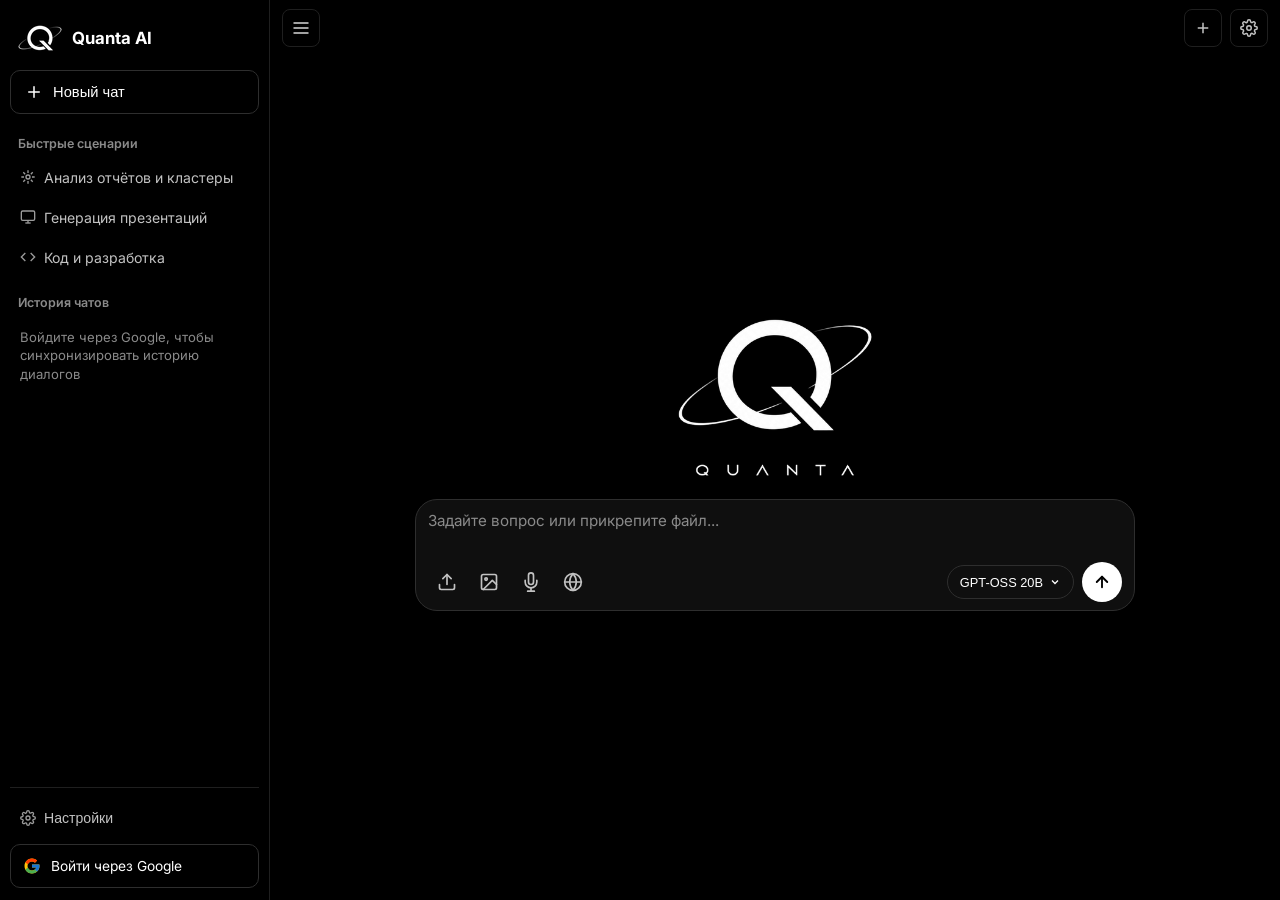
==== commit 1a8cb4ef: "Add files via upload" ====
--- a/index.html
+++ b/index.html
@@ -45,7 +45,7 @@
 
     <link rel="preconnect" href="https://fonts.googleapis.com">
     <link rel="preconnect" href="https://fonts.gstatic.com" crossorigin>
-    <link rel="stylesheet" href="styles.css?v=2.0">
+    <link rel="stylesheet" href="styles.css?v=2.2">
     <!-- Fonts load without blocking first paint; system fonts are the fallback -->
     <link rel="stylesheet" href="https://fonts.googleapis.com/css2?family=Inter:wght@400;500;600&family=JetBrains+Mono:wght@400&display=swap" media="print" onload="this.media='all'">
     <noscript><link rel="stylesheet" href="https://fonts.googleapis.com/css2?family=Inter:wght@400;500;600&display=swap"></noscript>
@@ -248,56 +248,11 @@
 
                             <div class="input-right-tools">
                                 <div class="model-select-wrapper">
-                                    <button class="model-btn-badge" id="modelDropdownBtn" type="button" aria-haspopup="listbox" onclick="toggleModelDropdown()">
-                                        <span id="modeLabel">Nemotron 3 Ultra</span>
+                                    <button class="model-btn-badge" id="modelDropdownBtn" type="button" aria-haspopup="listbox" aria-expanded="false" aria-controls="modelDropdownMenu" onclick="toggleModelDropdown()">
+                                        <span id="modeLabel">GPT-OSS 20B</span>
                                         <svg width="12" height="12" viewBox="0 0 24 24" fill="none" stroke="currentColor" stroke-width="2.5"><polyline points="6 9 12 15 18 9"/></svg>
                                     </button>
-                                    <div class="model-dropdown-menu" id="modelDropdownMenu" role="listbox" aria-label="Выбор модели">
-                                        <div class="dropdown-item" role="option" data-model="nvidia/nemotron-3-ultra-550b-a55b:free" onclick="selectModel('nvidia/nemotron-3-ultra-550b-a55b:free', 'Nemotron 3 Ultra')">
-                                            <span class="model-item-name">Nemotron 3 Ultra</span>
-                                            <span class="model-item-tag">Free • Без ключа</span>
-                                        </div>
-                                        <div class="dropdown-item" role="option" data-model="nvidia/nemotron-3-super:free" onclick="selectModel('nvidia/nemotron-3-super:free', 'Nemotron 3 Super')">
-                                            <span class="model-item-name">Nemotron 3 Super</span>
-                                            <span class="model-item-tag">Free • Без ключа</span>
-                                        </div>
-                                        <div class="dropdown-item" role="option" data-model="google/gemma-4-31b:free" onclick="selectModel('google/gemma-4-31b:free', 'Gemma 4 31B')">
-                                            <span class="model-item-name">Gemma 4 31B</span>
-                                            <span class="model-item-tag">Free • Без ключа</span>
-                                        </div>
-                                        <div class="dropdown-item" role="option" data-model="meta-llama/llama-3.3-70b-instruct:free" onclick="selectModel('meta-llama/llama-3.3-70b-instruct:free', 'Llama 3.3 70B')">
-                                            <span class="model-item-name">Llama 3.3 70B</span>
-                                            <span class="model-item-tag">Free • Без ключа</span>
-                                        </div>
-                                        <div class="dropdown-item" role="option" data-model="deepseek/deepseek-r1:free" onclick="selectModel('deepseek/deepseek-r1:free', 'DeepSeek R1')">
-                                            <span class="model-item-name">DeepSeek R1</span>
-                                            <span class="model-item-tag">Free • Рассуждения</span>
-                                        </div>
-                                        <div class="dropdown-item" role="option" data-model="openrouter/free" onclick="selectModel('openrouter/free', 'Автовыбор (Free Router)')">
-                                            <span class="model-item-name">Автовыбор</span>
-                                            <span class="model-item-tag">Free • Без ключа</span>
-                                        </div>
-                                        <div class="dropdown-item" role="option" data-model="cohere/north-mini-code:free" onclick="selectModel('cohere/north-mini-code:free', 'Cohere Code')">
-                                            <span class="model-item-name">Cohere Code</span>
-                                            <span class="model-item-tag">Free • Кодинг</span>
-                                        </div>
-                                        <div class="dropdown-item" role="option" data-model="inclusionai/ling-3.0-flash-fin:free" onclick="selectModel('inclusionai/ling-3.0-flash-fin:free', 'Ling Flash')">
-                                            <span class="model-item-name">Ling Flash</span>
-                                            <span class="model-item-tag">Free • Быстрая</span>
-                                        </div>
-                                        <div class="dropdown-item" role="option" data-model="anthropic/claude-sonnet-5.5" onclick="selectModel('anthropic/claude-sonnet-5.5', 'Claude Sonnet 5.5')">
-                                            <span class="model-item-name">Claude Sonnet 5.5</span>
-                                            <span class="model-item-tag">Free • Быстрая и код</span>
-                                        </div>
-                                        <div class="dropdown-item" role="option" data-model="anthropic/claude-opus-4.8" onclick="selectModel('anthropic/claude-opus-4.8', 'Opus 4.8')">
-                                            <span class="model-item-name">Opus 4.8</span>
-                                            <span class="model-item-tag">Флагман • Макс. мощь</span>
-                                        </div>
-                                        <div class="dropdown-item" role="option" data-model="flux/image-gen" onclick="selectModel('flux/image-gen', 'Flux Art')">
-                                            <span class="model-item-name">Flux Art</span>
-                                            <span class="model-item-tag">Картинки • Без ключа</span>
-                                        </div>
-                                    </div>
+                                    <div class="model-dropdown-menu" id="modelDropdownMenu" role="listbox" aria-label="Выбор модели"></div>
                                 </div>
 
                                 <button class="send-btn" id="sendBtn" onclick="handleSendOrStop()" title="Отправить" aria-label="Отправить">
@@ -570,7 +525,12 @@
 
                 <!-- API -->
                 <section class="settings-panel" role="tabpanel" data-settings-panel="api" hidden>
-                    <div class="set-tip">Без ключа работают бесплатные модели. Личный ключ OpenRouter снимает лимиты. Можно подключить и другого провайдера с OpenAI-совместимым API.</div>
+                    <div class="set-tip">Без ключа все ответы даёт бесплатная модель <b>GPT-OSS 20B</b> (OpenAI) через сервис Pollinations. Бесплатный ключ OpenRouter включает Nemotron, Gemma и другие модели из списка над полем ввода; для платных моделей нужен баланс на OpenRouter.</div>
+                    <ol class="set-steps">
+                        <li>Откройте <a href="https://openrouter.ai/keys" target="_blank" rel="noopener noreferrer">openrouter.ai/keys</a> и войдите (можно через Google).</li>
+                        <li>Нажмите <b>Create Key</b>, придумайте любое название и скопируйте ключ — он начинается с <code>sk-or-</code>.</li>
+                        <li>Вставьте ключ в поле ниже — он сохранится сам. Готово: выберите модель в списке.</li>
+                    </ol>
 
                     <div class="set-subtitle">Быстрые пресеты</div>
                     <div class="modal-presets">
@@ -697,7 +657,7 @@
     <script defer src="https://www.gstatic.com/firebasejs/10.13.0/firebase-app-compat.js"></script>
     <script defer src="https://www.gstatic.com/firebasejs/10.13.0/firebase-auth-compat.js"></script>
     <script defer src="https://www.gstatic.com/firebasejs/10.13.0/firebase-firestore-compat.js"></script>
-    <script defer src="app.js?v=2.0"></script>
+    <script defer src="app.js?v=2.2"></script>
     <!-- Drag & Drop Overlay -->
     <div class="drag-drop-overlay" id="dragDropOverlay">
         <div class="drag-drop-box">
--- a/styles.css
+++ b/styles.css
@@ -2280,3 +2280,154 @@
 .msg-bubble > .gen-speed-badge { display: flex; width: fit-content; margin-top: 10px; }
 .modal-box.settings-box { height: min(86vh, 780px); }
 @media (max-width: 768px) { .modal-box.settings-box { height: 100%; height: 100dvh; } }
+
+/* ===== Меню моделей: группы, две строки в пункте, подсказка про ключ ===== */
+.model-dropdown-menu { max-height: min(460px, 62dvh); width: min(340px, calc(100vw - 24px)); }
+.model-dropdown-menu.open-down { bottom: auto; top: calc(100% + 8px); }
+.model-group-label {
+    padding: 10px 12px 4px;
+    font-size: 0.68rem;
+    font-weight: 600;
+    letter-spacing: 0.05em;
+    text-transform: uppercase;
+    color: var(--text-muted);
+    user-select: none;
+}
+.model-group-label:first-child { padding-top: 6px; }
+.dropdown-item { align-items: center; }
+.dropdown-item:focus-visible { outline: 2px solid #fff; outline-offset: -2px; }
+.model-item-text { display: flex; flex-direction: column; gap: 2px; min-width: 0; flex: 1; }
+.model-item-text .model-item-name { overflow: hidden; text-overflow: ellipsis; white-space: nowrap; }
+.model-item-text .model-item-tag { margin-left: 0; line-height: 1.3; white-space: normal; }
+.dropdown-item.needs-key .model-item-name { color: var(--text-secondary); }
+.dropdown-item.needs-key .model-item-tag { color: #d4a24c; }
+.model-dropdown-note {
+    margin: 8px 4px 4px;
+    padding: 9px 11px;
+    border-radius: 10px;
+    background: #121212;
+    border: 1px solid #262626;
+    font-size: 0.75rem;
+    line-height: 1.45;
+    color: var(--text-secondary);
+}
+.model-note-link {
+    display: inline;
+    padding: 0;
+    border: none;
+    background: none;
+    color: #fff;
+    font: inherit;
+    text-decoration: underline;
+    text-underline-offset: 2px;
+    cursor: pointer;
+}
+
+/* ===== Под ответом: модель, которая ответила, и «Размышляет…» ===== */
+.gen-speed-badge { flex-wrap: wrap; max-width: 100%; row-gap: 2px; }
+.gen-model-name { white-space: nowrap; color: var(--text-secondary); }
+.ws-thinking .ws-loading-label { color: var(--text-secondary); }
+.ws-thinking .gen-model-name { color: var(--text-muted); }
+
+/* ===== Панель параметров картинки (режим «Картинки») ===== */
+.img-options-bar {
+    display: flex;
+    flex-direction: column;
+    gap: 8px;
+    padding: 8px 10px;
+    margin-bottom: 8px;
+    background: var(--bg-card);
+    border: 1px solid var(--border-light);
+    border-radius: 14px;
+}
+.img-options-bar[hidden] { display: none; }
+.img-opt-row { display: flex; flex-wrap: wrap; align-items: center; gap: 8px 10px; min-width: 0; }
+.img-opt-row[hidden] { display: none; }
+.img-opt-title {
+    display: inline-flex;
+    align-items: center;
+    gap: 6px;
+    font-size: 0.8rem;
+    font-weight: 600;
+    color: #fff;
+    margin-right: 2px;
+}
+.img-opt {
+    display: inline-flex;
+    align-items: center;
+    gap: 6px;
+    font-size: 0.78rem;
+    color: var(--text-secondary);
+    min-width: 0;
+}
+.img-opt select,
+.img-opt input[type="text"] {
+    background: var(--bg-input);
+    border: 1px solid var(--border-light);
+    border-radius: 8px;
+    color: #fff;
+    font-size: 0.8rem;
+    padding: 5px 8px;
+    min-height: 32px;
+    min-width: 0;
+    max-width: 100%;
+}
+.img-opt select:focus,
+.img-opt input[type="text"]:focus { outline: none; border-color: #6a6a6a; }
+.img-opt-check { cursor: pointer; user-select: none; }
+.img-opt-check input { width: 16px; height: 16px; accent-color: #fff; cursor: pointer; margin: 0; }
+.img-opt-wide { flex: 1 1 240px; }
+.img-opt-wide input { flex: 1; width: 100%; }
+.img-opt-seed input { width: 110px; }
+.img-opt-more,
+.img-opt-close {
+    border: 1px solid var(--border-light);
+    background: transparent;
+    color: var(--text-secondary);
+    border-radius: 999px;
+    font-size: 0.76rem;
+    min-height: 30px;
+    padding: 4px 11px;
+    cursor: pointer;
+}
+.img-opt-more:hover, .img-opt-close:hover, .img-opt-more.active { color: #fff; border-color: #5a5a5a; background: var(--bg-hover); }
+.img-opt-close { margin-left: auto; width: 30px; padding: 0; display: inline-flex; align-items: center; justify-content: center; }
+
+/* ===== Карточка картинки: формат, параметры, промпт ===== */
+.generated-img-card .img-skeleton { aspect-ratio: var(--img-ratio, 1 / 1); max-height: min(520px, 62vh); }
+.generated-img-meta { font-size: 0.74rem; color: var(--text-muted); line-height: 1.4; font-family: 'JetBrains Mono', monospace; }
+.img-prompt-details { font-size: 0.78rem; color: var(--text-secondary); }
+.img-prompt-details > summary { cursor: pointer; color: var(--text-muted); user-select: none; width: fit-content; }
+.img-prompt-details > summary:hover { color: #fff; }
+.img-prompt-details[open] > summary { margin-bottom: 8px; }
+.img-prompt-text {
+    background: var(--bg-input);
+    border: 1px solid var(--border);
+    border-radius: 8px;
+    padding: 8px 10px;
+    line-height: 1.5;
+    white-space: pre-wrap;
+    word-break: break-word;
+    user-select: text;
+}
+.img-prompt-neg { margin-top: 6px; line-height: 1.45; word-break: break-word; }
+.img-prompt-copy { margin-top: 8px; padding: 6px 11px; min-height: 32px; font-size: 0.78rem; }
+
+/* Инструкция «как получить ключ» */
+.set-steps { margin: 0 0 12px; padding-left: 20px; font-size: 0.8rem; line-height: 1.55; color: var(--text-secondary); }
+.set-steps li { margin: 3px 0; }
+.set-steps a { color: #fff; }
+
+@media (max-width: 768px) {
+    .img-options-bar { padding: 8px; border-radius: 12px; }
+    .img-opt-title { display: none; }
+    .img-opt > span { display: none; }
+    .img-opt-check > span, .img-opt-wide > span, .img-opt-seed > span { display: inline; }
+    .img-opt.img-opt-select { flex: 1 1 40%; flex-direction: column; align-items: stretch; gap: 3px; }
+    .img-opt.img-opt-select > span { display: block; font-size: 0.7rem; line-height: 1.1; color: var(--text-muted); padding-left: 2px; }
+    .img-opt-select select { width: 100%; }
+    .img-opt select, .img-opt input[type="text"] { font-size: 16px; min-height: 36px; }
+    .img-opt-row { gap: 6px 8px; }
+    .img-opt-seed input { width: 124px; }
+    .generated-img-btns .img-action-btn { padding: 7px 11px; }
+}
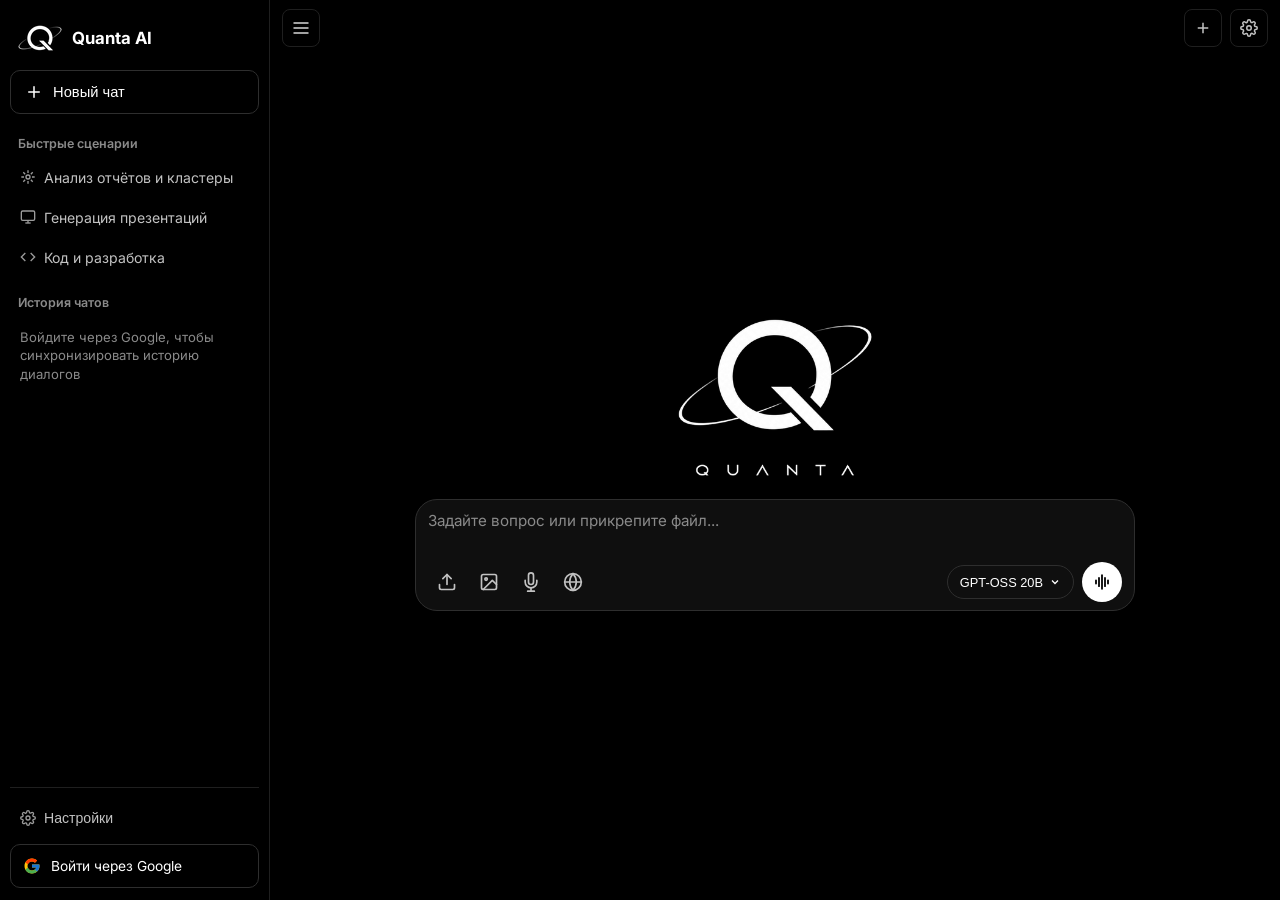
==== commit f0f0f3ab: "Add files via upload" ====
--- a/index.html
+++ b/index.html
@@ -1,10 +1,30 @@
 <!DOCTYPE html>
-<html lang="ru">
+<html lang="ru" data-theme="dark">
 <head>
     <meta charset="UTF-8">
     <meta name="viewport" content="width=device-width, initial-scale=1, viewport-fit=cover">
     <meta name="theme-color" content="#000000">
     <meta name="color-scheme" content="dark">
+    <script>
+    (function () {
+        try {
+            var p = JSON.parse(localStorage.getItem('quanta_prefs') || 'null') || {};
+            var d = document.documentElement;
+            var t = (p.theme === 'light' || p.theme === 'dark') ? p.theme
+                : (p.theme === 'system' && window.matchMedia && window.matchMedia('(prefers-color-scheme: light)').matches ? 'light' : 'dark');
+            d.setAttribute('data-theme', t);
+            if (/^(blue|violet|green|orange|pink|teal)$/.test(p.accent || '')) d.setAttribute('data-accent', p.accent);
+            if (t === 'light') {
+                var m = document.querySelector('meta[name="theme-color"]');
+                if (m) m.setAttribute('content', '#ffffff');
+                var c = document.querySelector('meta[name="color-scheme"]');
+                if (c) c.setAttribute('content', 'light');
+            }
+            var fs = { small: '0.88rem', large: '1.05rem', xlarge: '1.16rem', xxlarge: '1.3rem' }[p.fontSize];
+            if (fs) d.style.setProperty('--msg-font-size', fs);
+        } catch (e) {}
+    })();
+    </script>
     <title>Quanta AI — Умный чат и AI-платформа</title>
     <meta name="keywords" content="quanta, quanta ai, ai платформа, нейросеть онлайн, чат с ии бесплатно, генерация изображений, анализ документов ai">
     <meta name="description" content="Универсальная AI-платформа для ПК и смартфонов: чат с нейросетями, точная генерация картинок по описанию, анализ документов, таблиц и презентаций.">
@@ -41,11 +61,19 @@
     <!-- Иконки и фавиконки сайта -->
     <link rel="icon" type="image/png" sizes="32x32" href="assets/icon-192.png">
     <link rel="icon" type="image/png" sizes="192x192" href="assets/icon-192.png">
+    <link rel="icon" type="image/png" sizes="512x512" href="assets/icon-512.png">
     <link rel="apple-touch-icon" href="assets/apple-touch-icon.png">
+    <!-- Установка как приложения (PWA) -->
+    <link rel="manifest" href="manifest.webmanifest">
+    <meta name="application-name" content="Quanta AI">
+    <meta name="mobile-web-app-capable" content="yes">
+    <meta name="apple-mobile-web-app-capable" content="yes">
+    <meta name="apple-mobile-web-app-title" content="Quanta">
+    <meta name="apple-mobile-web-app-status-bar-style" content="black">
 
     <link rel="preconnect" href="https://fonts.googleapis.com">
     <link rel="preconnect" href="https://fonts.gstatic.com" crossorigin>
-    <link rel="stylesheet" href="styles.css?v=2.2">
+    <link rel="stylesheet" href="styles.css?v=2.3">
     <!-- Fonts load without blocking first paint; system fonts are the fallback -->
     <link rel="stylesheet" href="https://fonts.googleapis.com/css2?family=Inter:wght@400;500;600&family=JetBrains+Mono:wght@400&display=swap" media="print" onload="this.media='all'">
     <noscript><link rel="stylesheet" href="https://fonts.googleapis.com/css2?family=Inter:wght@400;500;600&display=swap"></noscript>
@@ -112,6 +140,10 @@
             </div>
 
             <div class="sidebar-bottom">
+                <button class="sidebar-item" id="sidebarInstallBtn" type="button" hidden onclick="installQuantaApp(); closeSidebarIfMobile();" title="Установить Quanta как приложение" style="border:none; background:transparent; width:100%; text-align:left; cursor:pointer;">
+                    <svg class="item-icon" width="16" height="16" viewBox="0 0 24 24" fill="none" stroke="currentColor" stroke-width="2" stroke-linecap="round" stroke-linejoin="round" aria-hidden="true"><rect x="2" y="3" width="20" height="14" rx="2"/><path d="M8 21h8"/><path d="M12 17v4"/><path d="m9 8 3 3 3-3"/><path d="M12 5v6"/></svg>
+                    <span>Установить приложение</span>
+                </button>
                 <button class="sidebar-item" id="sidebarSettingsBtn" onclick="openSettingsModal(); closeSidebarIfMobile();" title="Настройки (Ctrl+,)" style="border:none; background:transparent; width:100%; text-align:left; cursor:pointer;">
                     <svg class="item-icon" width="16" height="16" viewBox="0 0 24 24" fill="none" stroke="currentColor" stroke-width="2">
                         <circle cx="12" cy="12" r="3"/>
@@ -147,6 +179,9 @@
                 </div>
 
                 <div class="header-actions">
+                    <button class="header-icon-btn" id="headerShareBtn" type="button" hidden onclick="openShareDialog()" title="Поделиться чатом" aria-label="Поделиться чатом">
+                        <svg width="18" height="18" viewBox="0 0 24 24" fill="none" stroke="currentColor" stroke-width="2" stroke-linecap="round" stroke-linejoin="round" aria-hidden="true"><path d="M4 12v8a2 2 0 0 0 2 2h12a2 2 0 0 0 2-2v-8"/><polyline points="16 6 12 2 8 6"/><line x1="12" x2="12" y1="2" y2="15"/></svg>
+                    </button>
                     <button class="header-icon-btn" onclick="startNewChat()" title="Новый диалог (Ctrl+K)" aria-label="Новый диалог">
                         <svg width="18" height="18" viewBox="0 0 24 24" fill="none" stroke="currentColor" stroke-width="2"><path d="M12 5v14M5 12h14"/></svg>
                     </button>
@@ -282,6 +317,7 @@
             <div class="settings-tabs" role="tablist" aria-label="Разделы настроек">
                 <button type="button" class="settings-tab active" role="tab" aria-selected="true" data-settings-tab="personal" data-icon="user">Персонализация</button>
                 <button type="button" class="settings-tab" role="tab" aria-selected="false" tabindex="-1" data-settings-tab="memory" data-icon="brain">Память</button>
+                <button type="button" class="settings-tab" role="tab" aria-selected="false" tabindex="-1" data-settings-tab="look" data-icon="palette">Оформление</button>
                 <button type="button" class="settings-tab" role="tab" aria-selected="false" tabindex="-1" data-settings-tab="chat" data-icon="chat">Чат</button>
                 <button type="button" class="settings-tab" role="tab" aria-selected="false" tabindex="-1" data-settings-tab="api" data-icon="key">API</button>
                 <button type="button" class="settings-tab" role="tab" aria-selected="false" tabindex="-1" data-settings-tab="data" data-icon="database">Данные</button>
@@ -425,23 +461,39 @@
                     </div>
                 </section>
 
-                <!-- Чат -->
-                <section class="settings-panel" role="tabpanel" data-settings-panel="chat" hidden>
-                    <div class="set-grid set-grid-3">
+                <!-- Оформление -->
+                <section class="settings-panel" role="tabpanel" data-settings-panel="look" hidden>
+                    <div class="set-subtitle set-subtitle-first">Тема</div>
+                    <div class="look-themes" role="radiogroup" aria-label="Тема">
+                        <button type="button" class="look-theme" role="radio" aria-checked="false" data-theme-choice="dark">
+                            <span class="look-theme-prev look-prev-dark" aria-hidden="true"><i></i><i></i><i></i></span>
+                            <span class="look-theme-name">Тёмная</span>
+                        </button>
+                        <button type="button" class="look-theme" role="radio" aria-checked="false" data-theme-choice="light">
+                            <span class="look-theme-prev look-prev-light" aria-hidden="true"><i></i><i></i><i></i></span>
+                            <span class="look-theme-name">Светлая</span>
+                        </button>
+                        <button type="button" class="look-theme" role="radio" aria-checked="false" data-theme-choice="system">
+                            <span class="look-theme-prev look-prev-system" aria-hidden="true"><i></i><i></i><i></i></span>
+                            <span class="look-theme-name">Как в системе</span>
+                        </button>
+                    </div>
+                    <div class="set-desc look-system-note" id="lookSystemNote" hidden></div>
+
+                    <div class="set-subtitle">Цвет акцента</div>
+                    <div class="set-desc">Кнопка «Отправить», переключатели, ваши сообщения и ссылки</div>
+                    <div class="look-accents" id="lookAccents" role="radiogroup" aria-label="Цвет акцента"></div>
+
+                    <div class="set-subtitle">Текст</div>
+                    <div class="set-grid">
                         <div class="set-field">
-                            <label for="prefSendKey">Отправка сообщения</label>
-                            <select id="prefSendKey" data-pref="sendKey">
-                                <option value="enter">Enter</option>
-                                <option value="ctrlEnter">Ctrl + Enter</option>
-                            </select>
-                        </div>
-                        <div class="set-field">
-                            <label for="prefFontSize">Размер текста</label>
+                            <label for="prefFontSize">Размер текста в чате</label>
                             <select id="prefFontSize" data-pref="fontSize">
                                 <option value="small">Мелкий</option>
                                 <option value="normal">Обычный</option>
                                 <option value="large">Крупный</option>
                                 <option value="xlarge">Очень крупный</option>
+                                <option value="xxlarge">Максимальный</option>
                             </select>
                         </div>
                         <div class="set-field">
@@ -453,6 +505,33 @@
                             </select>
                         </div>
                     </div>
+                    <div class="look-preview" aria-hidden="true">
+                        <div class="look-prev-user">Как будет выглядеть текст?</div>
+                        <div class="look-prev-ai">Вот так. Размер меняется сразу — выберите самый удобный для чтения.</div>
+                    </div>
+
+                    <div class="set-subtitle">Приложение</div>
+                    <div class="look-install" id="lookInstall">
+                        <div class="set-row-text">
+                            <div class="set-label" id="lookInstallTitle">Установить Quanta как приложение</div>
+                            <div class="set-desc" id="lookInstallDesc">Отдельное окно без адресной строки и значок на рабочем столе или главном экране телефона</div>
+                        </div>
+                        <button type="button" class="set-btn set-btn-primary" id="lookInstallBtn">Установить</button>
+                    </div>
+                    <div class="look-install-help" id="lookInstallHelp" hidden></div>
+                </section>
+
+                <!-- Чат -->
+                <section class="settings-panel" role="tabpanel" data-settings-panel="chat" hidden>
+                    <div class="set-grid">
+                        <div class="set-field">
+                            <label for="prefSendKey">Отправка сообщения</label>
+                            <select id="prefSendKey" data-pref="sendKey">
+                                <option value="enter">Enter</option>
+                                <option value="ctrlEnter">Ctrl + Enter</option>
+                            </select>
+                        </div>
+                    </div>
 
                     <div class="set-row">
                         <div class="set-row-text">
@@ -490,7 +569,7 @@
                         <label class="set-switch"><input type="checkbox" data-pref="notifyDone" aria-label="Сигнал о готовности"><span class="set-slider"></span></label>
                     </div>
 
-                    <div class="set-subtitle">Голосовой ввод</div>
+                    <div class="set-subtitle">Голос</div>
                     <div class="set-field">
                         <label for="prefVoiceLang">Язык распознавания речи</label>
                         <select id="prefVoiceLang" data-pref="voiceLang">
@@ -510,6 +589,31 @@
                         </div>
                         <label class="set-switch"><input type="checkbox" data-pref="voiceAutoSend" aria-label="Отправлять сразу после диктовки"><span class="set-slider"></span></label>
                     </div>
+                    <div class="set-grid">
+                        <div class="set-field">
+                            <label for="prefTtsVoice">Голос, которым говорит ИИ</label>
+                            <select id="prefTtsVoice">
+                                <option value="">Автоматически</option>
+                            </select>
+                        </div>
+                        <div class="set-field">
+                            <label for="prefTtsRate">Скорость речи</label>
+                            <select id="prefTtsRate" data-pref="ttsRate">
+                                <option value="0.85">Медленно</option>
+                                <option value="1">Обычно</option>
+                                <option value="1.15">Чуть быстрее</option>
+                                <option value="1.3">Быстро</option>
+                                <option value="1.5">Очень быстро</option>
+                            </select>
+                        </div>
+                    </div>
+                    <div class="set-row voice-test-row">
+                        <div class="set-row-text">
+                            <div class="set-label">Голосовой режим</div>
+                            <div class="set-desc" id="voiceSupportNote">Разговор с ИИ голосом: нажмите кнопку с волной справа в поле ввода, когда оно пустое</div>
+                        </div>
+                        <button type="button" class="set-btn" id="voiceTestBtn">Прослушать</button>
+                    </div>
 
                     <div class="set-subtitle">Горячие клавиши</div>
                     <div class="hotkeys">
@@ -657,7 +761,7 @@
     <script defer src="https://www.gstatic.com/firebasejs/10.13.0/firebase-app-compat.js"></script>
     <script defer src="https://www.gstatic.com/firebasejs/10.13.0/firebase-auth-compat.js"></script>
     <script defer src="https://www.gstatic.com/firebasejs/10.13.0/firebase-firestore-compat.js"></script>
-    <script defer src="app.js?v=2.2"></script>
+    <script defer src="app.js?v=2.3"></script>
     <!-- Drag & Drop Overlay -->
     <div class="drag-drop-overlay" id="dragDropOverlay">
         <div class="drag-drop-box">
--- a/styles.css
+++ b/styles.css
@@ -1,20 +1,20 @@
 :root {
-    --bg-primary: #000000;
-    --bg-secondary: #000000;
-    --bg-sidebar: #000000;
-    --bg-card: #0f0f0f;
-    --bg-input: #141414;
-    --bg-hover: #1c1c1c;
-    --text-primary: #ffffff;
-    --text-secondary: #c2c2c2;
-    --text-muted: #8a8a8a;
-    --accent: #ffffff;
-    --accent-hover: #e5e5e5;
-    --accent-glow: rgba(255, 255, 255, 0.08);
-    --on-accent: #000000;
-    --model-tag: #c4c4c4;
-    --border: #1f1f1f;
-    --border-light: #2e2e2e;
+    --bg-primary: var(--lt-000000, #000000);
+    --bg-secondary: var(--lt-000000, #000000);
+    --bg-sidebar: var(--lt-000000, #000000);
+    --bg-card: var(--lt-0f0f0f, #0f0f0f);
+    --bg-input: var(--lt-141414, #141414);
+    --bg-hover: var(--lt-1c1c1c, #1c1c1c);
+    --text-primary: var(--lt-ffffff, #ffffff);
+    --text-secondary: var(--lt-c2c2c2, #c2c2c2);
+    --text-muted: var(--lt-8a8a8a, #8a8a8a);
+    --accent: var(--lt-ffffff, #ffffff);
+    --accent-hover: var(--lt-e5e5e5, #e5e5e5);
+    --accent-glow: var(--lt-w08, rgba(255, 255, 255, 0.08));
+    --on-accent: var(--lt-000000, #000000);
+    --model-tag: var(--lt-c4c4c4, #c4c4c4);
+    --border: var(--lt-1f1f1f, #1f1f1f);
+    --border-light: var(--lt-2e2e2e, #2e2e2e);
     --success: #22c55e;
     --warning: #f59e0b;
     --danger: #ef4444;
@@ -61,7 +61,7 @@
     display: none;
     position: fixed;
     inset: 0;
-    background: rgba(0, 0, 0, 0.72);
+    background: var(--lt-b72, rgba(0, 0, 0, 0.72));
     z-index: 900;
     opacity: 0;
     transition: opacity 0.25s ease;
@@ -118,7 +118,7 @@
     align-items: center;
     justify-content: center;
 }
-.sidebar-close-btn:hover { background: var(--bg-hover); color: #fff; }
+.sidebar-close-btn:hover { background: var(--bg-hover); color: var(--lt-ffffff, #fff); }
 
 .new-chat-btn {
     display: flex;
@@ -321,7 +321,7 @@
     border-radius: 10px;
     padding: 6px;
     display: none;
-    box-shadow: 0 10px 30px rgba(0,0,0,0.5);
+    box-shadow: 0 10px 30px var(--lt-s5, rgba(0,0,0,0.5));
     z-index: 60;
 }
 .auth-user-menu.open { display: block; }
@@ -429,7 +429,7 @@
 .header-icon-btn.api-configured {
     background: rgba(34, 197, 94, 0.12);
     border-color: rgba(34, 197, 94, 0.4);
-    color: #4ade80;
+    color: var(--lt-4ade80, #4ade80);
 }
 
 /* ===== Main Scrollable View ===== */
@@ -590,7 +590,7 @@
 }
 
 .code-block-header {
-    background: #0f0f0f;
+    background: var(--lt-0f0f0f, #0f0f0f);
     color: var(--text-secondary);
     font-size: 0.75rem;
     padding: 6px 12px;
@@ -603,7 +603,7 @@
 .code-action-btn {
     background: var(--accent);
     border: none;
-    color: #fff;
+    color: var(--on-accent);
     padding: 4px 9px;
     border-radius: 6px;
     cursor: pointer;
@@ -620,7 +620,7 @@
     padding: 8px 14px;
     border-radius: 8px;
     background: var(--accent);
-    color: #fff;
+    color: var(--on-accent);
     text-decoration: none;
     font-size: 0.84rem;
     font-weight: 500;
@@ -668,11 +668,11 @@
 }
 .gen-speed-badge.live {
     background: rgba(16, 185, 129, 0.12);
-    color: #10B981;
+    color: var(--lt-10b981, #10B981);
     border-color: rgba(16, 185, 129, 0.3);
 }
 .gen-speed-badge.done {
-    background: rgba(255, 255, 255, 0.05);
+    background: var(--lt-w05, rgba(255, 255, 255, 0.05));
     color: var(--text-muted);
     border-color: var(--border);
 }
@@ -729,7 +729,7 @@
     height: 44px;
     border-radius: 7px;
     background: var(--accent, #2563eb);
-    color: #fff;
+    color: var(--on-accent);
     display: flex;
     align-items: center;
     justify-content: center;
@@ -863,7 +863,7 @@
     width: min(300px, 92vw);
     max-height: 340px;
     overflow-y: auto;
-    box-shadow: 0 12px 36px rgba(0,0,0,0.6);
+    box-shadow: 0 12px 36px var(--lt-s6, rgba(0,0,0,0.6));
     z-index: 200;
 }
 
@@ -910,7 +910,7 @@
     border-radius: 50%;
     background: var(--accent);
     border: none;
-    color: #fff;
+    color: var(--on-accent);
     cursor: pointer;
     display: flex;
     align-items: center;
@@ -927,7 +927,7 @@
     display: none;
     position: fixed;
     inset: 0;
-    background: rgba(0, 0, 0, 0.75);
+    background: var(--lt-b75, rgba(0, 0, 0, 0.75));
     backdrop-filter: blur(4px);
     z-index: 1000;
     align-items: center;
@@ -945,7 +945,7 @@
     max-height: 90vh;
     overflow-y: auto;
     padding: 20px;
-    box-shadow: 0 24px 60px rgba(0,0,0,0.6);
+    box-shadow: 0 24px 60px var(--lt-s6, rgba(0,0,0,0.6));
 }
 
 .modal-header {
@@ -984,7 +984,7 @@
     font-size: 0.76rem;
     cursor: pointer;
 }
-.preset-btn:hover { background: var(--bg-hover); color: #fff; }
+.preset-btn:hover { background: var(--bg-hover); color: var(--lt-ffffff, #fff); }
 
 .modal-field { margin-bottom: 14px; }
 .modal-field label {
@@ -1031,7 +1031,7 @@
     font-weight: 500;
     min-height: 44px;
 }
-.modal-btn-primary { background: var(--accent); color: #fff; }
+.modal-btn-primary { background: var(--accent); color: var(--on-accent); }
 .modal-btn-primary:hover { background: var(--accent-hover); }
 .modal-btn-danger { background: var(--danger); color: #fff; }
 .modal-btn-danger:hover { opacity: 0.9; }
@@ -1054,7 +1054,7 @@
     opacity: 0;
     pointer-events: none;
     transition: all 0.25s cubic-bezier(0.16, 1, 0.3, 1);
-    box-shadow: 0 10px 25px rgba(0,0,0,0.5);
+    box-shadow: 0 10px 25px var(--lt-s5, rgba(0,0,0,0.5));
     max-width: 90vw;
     text-align: center;
 }
@@ -1074,7 +1074,7 @@
     background: var(--bg-card);
     border: 1px solid var(--border-light);
     color: var(--text-primary);
-    box-shadow: 0 4px 16px rgba(0,0,0,0.4);
+    box-shadow: 0 4px 16px var(--lt-s4, rgba(0,0,0,0.4));
     cursor: pointer;
     display: none;
     align-items: center;
@@ -1098,17 +1098,17 @@
     border: 1px solid var(--border);
     background: var(--bg-card);
     overflow: hidden;
-    box-shadow: 0 4px 20px rgba(0, 0, 0, 0.25);
+    box-shadow: 0 4px 20px var(--lt-s25, rgba(0, 0, 0, 0.25));
     transition: border-color 0.2s ease, box-shadow 0.2s ease;
 }
 .generated-img-card:hover {
     border-color: var(--border-light);
-    box-shadow: 0 8px 30px rgba(0, 0, 0, 0.4);
+    box-shadow: 0 8px 30px var(--lt-s4, rgba(0, 0, 0, 0.4));
 }
 .generated-img-view {
     position: relative;
     cursor: zoom-in;
-    background: #111;
+    background: var(--lt-111111, #111);
     display: flex;
     align-items: center;
     justify-content: center;
@@ -1187,12 +1187,12 @@
 .img-action-btn:hover {
     background: var(--bg-hover);
     border-color: var(--accent);
-    color: #fff;
+    color: var(--lt-ffffff, #fff);
 }
 .img-action-btn-primary {
     background: var(--accent);
     border-color: var(--accent);
-    color: #fff;
+    color: var(--on-accent);
 }
 .img-action-btn-primary:hover {
     background: var(--accent-hover);
@@ -1268,7 +1268,7 @@
     }
     .sidebar.open {
         transform: translateX(0);
-        box-shadow: 10px 0 30px rgba(0,0,0,0.5);
+        box-shadow: 10px 0 30px var(--lt-s5, rgba(0,0,0,0.5));
     }
 
     .chat-container { padding: 12px 12px 6px; }
@@ -1297,8 +1297,8 @@
    QUANTA OLED LAYER — true black, monochrome, mobile-first touch sizes
    ===================================================================== */
 :root { color-scheme: dark; }
-html, body, .app-main, header, .bottom-bar, .sidebar { background: #000; }
-:focus-visible { outline: 2px solid #fff; outline-offset: 2px; }
+html, body, .app-main, header, .bottom-bar, .sidebar { background: var(--lt-000000, #000); }
+:focus-visible { outline: 2px solid var(--lt-ffffff, #fff); outline-offset: 2px; }
 button, .dropdown-item, .sidebar-item { -webkit-user-select: none; user-select: none; }
 
 /* Header / bottom bar: no hard dividers, safe-area aware */
@@ -1337,20 +1337,20 @@
 /* Sidebar */
 .sidebar { border-right: 1px solid var(--border); }
 .sidebar.collapsed { visibility: hidden; transition: margin-left .28s cubic-bezier(.16,1,.3,1), transform .28s cubic-bezier(.16,1,.3,1), visibility 0s .28s; }
-.new-chat-btn:hover { border-color: #444; }
+.new-chat-btn:hover { border-color: var(--lt-444444, #444); }
 .sidebar-section-label { text-transform: none; letter-spacing: 0; font-size: .78rem; }
 .sidebar-logo { min-height: 40px; }
 
 /* Composer */
 .input-wrapper { background: var(--bg-card); border: 1px solid var(--border-light); border-radius: 22px; padding: 10px 12px 8px; }
-.input-wrapper:focus-within { border-color: #5a5a5a; box-shadow: none; }
+.input-wrapper:focus-within { border-color: var(--lt-5a5a5a, #5a5a5a); box-shadow: none; }
 .input-textarea { min-height: 44px; }
 .input-actions, .input-tools, .input-right-tools { min-width: 0; }
 .input-actions { flex-wrap: nowrap; }
 .tool-btn { border-radius: 50%; color: var(--text-secondary); }
-.tool-btn:hover { color: #fff; }
-.send-btn { background: #fff; color: #000; }
-.send-btn:hover { background: #e5e5e5; }
+.tool-btn:hover { color: var(--lt-ffffff, #fff); }
+.send-btn { background: var(--accent); color: var(--on-accent); }
+.send-btn:hover { background: var(--accent-hover); }
 .send-btn:disabled { opacity: .3; }
 
 /* Model selector */
@@ -1359,27 +1359,27 @@
     background: transparent;
     border: 1px solid var(--border-light);
     border-radius: 999px;
-    color: #fff;
+    color: var(--lt-ffffff, #fff);
     font-size: .8rem;
     font-weight: 500;
     padding: 6px 12px;
     max-width: 190px;
 }
-.model-btn-badge:hover { background: var(--bg-hover); color: #fff; }
-.model-btn-badge #modeLabel { overflow: hidden; text-overflow: ellipsis; min-width: 0; color: #fff; }
+.model-btn-badge:hover { background: var(--bg-hover); color: var(--lt-ffffff, #fff); }
+.model-btn-badge #modeLabel { overflow: hidden; text-overflow: ellipsis; min-width: 0; color: var(--lt-ffffff, #fff); }
 .model-btn-badge svg { flex-shrink: 0; }
 .model-dropdown-menu {
-    background: #0a0a0a;
-    border: 1px solid #2b2b2b;
+    background: var(--lt-0a0a0a, #0a0a0a);
+    border: 1px solid var(--lt-2b2b2b, #2b2b2b);
     border-radius: 14px;
     width: min(320px, calc(100vw - 24px));
     max-height: min(340px, 46dvh);
-    box-shadow: 0 16px 48px rgba(0,0,0,.9);
+    box-shadow: 0 16px 48px var(--lt-s9, rgba(0,0,0,.9));
     overscroll-behavior: contain;
 }
-.dropdown-item { color: #fff; min-height: 44px; padding: 10px 12px; }
-.dropdown-item:hover { background: #151515; }
-.model-item-name { color: #fff; font-weight: 500; letter-spacing: 0; }
+.dropdown-item { color: var(--lt-ffffff, #fff); min-height: 44px; padding: 10px 12px; }
+.dropdown-item:hover { background: var(--lt-151515, #151515); }
+.model-item-name { color: var(--lt-ffffff, #fff); font-weight: 500; letter-spacing: 0; }
 .model-item-tag { color: var(--model-tag); font-size: .76rem; font-weight: 400; }
 .dropdown-item::after {
     content: "";
@@ -1387,12 +1387,12 @@
     width: 5px;
     height: 10px;
     margin: -2px 4px 0 4px;
-    border: solid #fff;
+    border: solid var(--lt-ffffff, #fff);
     border-width: 0 2px 2px 0;
     transform: rotate(45deg);
     opacity: 0;
 }
-.dropdown-item.active { background: #1c1c1c; box-shadow: inset 2px 0 0 #fff; }
+.dropdown-item.active { background: var(--lt-1c1c1c, #1c1c1c); box-shadow: inset 2px 0 0 var(--accent); }
 .dropdown-item.active .model-item-name { font-weight: 700; }
 .dropdown-item.active::after { opacity: 1; }
 
@@ -1400,9 +1400,9 @@
 .msg-user .msg-role { color: var(--text-secondary); }
 .code-action-btn, .ws-download, .modal-btn-primary, .img-action-btn-primary { color: var(--on-accent); }
 .img-action-btn-primary { border-color: var(--accent); }
-.lightbox-close-btn:hover { color: #000; }
-.gen-speed-badge { background: rgba(255,255,255,.06); color: var(--text-secondary); border-color: var(--border-light); }
-.new-chat-btn:hover, .modal-field input:focus, .img-action-btn:hover { border-color: #5a5a5a; }
+.lightbox-close-btn:hover { color: var(--on-accent); }
+.gen-speed-badge { background: var(--lt-w06, rgba(255,255,255,.06)); color: var(--text-secondary); border-color: var(--border-light); }
+.new-chat-btn:hover, .modal-field input:focus, .img-action-btn:hover { border-color: var(--lt-5a5a5a, #5a5a5a); }
 
 /* Touch devices */
 @media (pointer: coarse) {
@@ -1464,9 +1464,9 @@
 .generated-prompt-badge > span:first-child { display: inline-flex; align-items: center; }
 
 /* Send <-> Stop button */
-.send-btn.is-stop { background: #fff; color: #000; }
+.send-btn.is-stop { background: var(--accent); color: var(--on-accent); }
 .send-btn.is-stop svg { display: block; }
-.send-btn.is-stop:hover { background: #e5e5e5; }
+.send-btn.is-stop:hover { background: var(--accent-hover); }
 
 /* Typing dots */
 .typing-dots {
@@ -1481,7 +1481,7 @@
     width: 7px;
     height: 7px;
     border-radius: 50%;
-    background: #fff;
+    background: var(--lt-ffffff, #fff);
     opacity: .25;
     transform: translateY(0) scale(.8);
     animation: typingWave 1.25s cubic-bezier(.45, 0, .25, 1) infinite;
@@ -1494,12 +1494,12 @@
     0%, 60%, 100% {
         opacity: .25;
         transform: translateY(0) scale(.8);
-        box-shadow: 0 0 0 rgba(255, 255, 255, 0);
+        box-shadow: 0 0 0 var(--lt-w0, rgba(255, 255, 255, 0));
     }
     30% {
         opacity: 1;
         transform: translateY(-6px) scale(1.05);
-        box-shadow: 0 0 10px rgba(255, 255, 255, .45);
+        box-shadow: 0 0 10px var(--lt-w45, rgba(255, 255, 255, .45));
     }
 }
 
@@ -1514,7 +1514,7 @@
 .drag-drop-overlay {
     position: fixed;
     inset: 0;
-    background: rgba(0, 0, 0, 0.85);
+    background: var(--lt-b85, rgba(0, 0, 0, 0.85));
     backdrop-filter: blur(6px);
     z-index: 5000;
     display: none;
@@ -1532,22 +1532,22 @@
 }
 
 .drag-drop-box {
-    border: 2px dashed #ffffff;
+    border: 2px dashed var(--lt-ffffff, #ffffff);
     border-radius: 20px;
     padding: 40px 50px;
-    background: rgba(20, 20, 20, 0.7);
+    background: var(--lt-g7, rgba(20, 20, 20, 0.7));
     display: flex;
     flex-direction: column;
     align-items: center;
     gap: 14px;
     text-align: center;
-    color: #ffffff;
+    color: var(--lt-ffffff, #ffffff);
     animation: pulseBorder 2s infinite ease-in-out;
 }
 
 .drag-drop-box svg {
-    color: #ffffff;
-    filter: drop-shadow(0 0 8px rgba(255, 255, 255, 0.4));
+    color: var(--lt-ffffff, #ffffff);
+    filter: drop-shadow(0 0 8px var(--lt-w4, rgba(255, 255, 255, 0.4)));
 }
 
 .drag-drop-title {
@@ -1561,8 +1561,8 @@
 }
 
 @keyframes pulseBorder {
-    0%, 100% { border-color: rgba(255, 255, 255, 0.5); transform: scale(1); }
-    50% { border-color: #ffffff; transform: scale(1.02); }
+    0%, 100% { border-color: var(--lt-w5, rgba(255, 255, 255, 0.5)); transform: scale(1); }
+    50% { border-color: var(--lt-ffffff, #ffffff); transform: scale(1.02); }
 }
 
 /* =====================================================================
@@ -1572,9 +1572,9 @@
 .tool-btn#webSearchToggle.active,
 .tool-btn#webSearchToggleBtn.active,
 #webSearchToggleBtn.active {
-    background: #ffffff !important;
-    color: #000000 !important;
-    box-shadow: 0 0 14px rgba(255, 255, 255, 0.35) !important;
+    background: var(--accent) !important;
+    color: var(--on-accent) !important;
+    box-shadow: 0 0 14px var(--lt-w35, rgba(255, 255, 255, 0.35)) !important;
 }
 
 /* Web Sources Card & Container */
@@ -1630,7 +1630,7 @@
 
 .web-source-item:hover {
     background: var(--bg-hover);
-    border-color: #5a5a5a;
+    border-color: var(--lt-5a5a5a, #5a5a5a);
 }
 
 .web-source-favicon {
@@ -1686,7 +1686,7 @@
 }
 .web-source-chip:hover {
     background: var(--bg-hover);
-    border-color: #5a5a5a;
+    border-color: var(--lt-5a5a5a, #5a5a5a);
 }
 /* ===== Форматирование текста сообщений и списков ===== */
 .msg-bubble {
@@ -1734,12 +1734,12 @@
     border-left: 3px solid var(--accent, #6366f1);
     padding-left: 14px;
     margin: 12px 0;
-    color: var(--text-secondary, #94a3b8);
+    color: var(--text-secondary, var(--lt-94a3b8, #94a3b8));
     font-style: italic;
 }
 
 .msg-bubble code:not(pre code) {
-    background: rgba(255, 255, 255, 0.08);
+    background: var(--lt-w08, rgba(255, 255, 255, 0.08));
     padding: 2px 6px;
     border-radius: 4px;
     font-family: monospace;
@@ -1805,7 +1805,7 @@
     font-size: 0.84rem;
 }
 .chat-search-wrap input:focus,
-.mem-search input:focus { outline: none; border-color: #5a5a5a; }
+.mem-search input:focus { outline: none; border-color: var(--lt-5a5a5a, #5a5a5a); }
 
 /* Кнопки под ответом */
 .msg-actions {
@@ -1911,7 +1911,7 @@
 }
 .settings-tab:hover { color: var(--text-primary); }
 .settings-tab.active { color: var(--text-primary); border-bottom-color: var(--accent); }
-.settings-tab:focus-visible { outline: 2px solid #5a5a5a; outline-offset: -2px; border-radius: 6px 6px 0 0; }
+.settings-tab:focus-visible { outline: 2px solid var(--lt-5a5a5a, #5a5a5a); outline-offset: -2px; border-radius: 6px 6px 0 0; }
 .settings-body {
     flex: 1;
     min-height: 0;
@@ -1996,11 +1996,11 @@
     background-repeat: no-repeat;
     background-position: right 12px center;
 }
-.set-field select option { background: #141414; color: #fff; }
+.set-field select option { background: var(--lt-141414, #141414); color: var(--lt-ffffff, #fff); }
 .set-field input:focus,
 .set-field textarea:focus,
 .set-field select:focus,
-.mem-add input:focus { outline: none; border-color: #6a6a6a; }
+.mem-add input:focus { outline: none; border-color: var(--lt-6a6a6a, #6a6a6a); }
 .set-field input.invalid, input.invalid { border-color: var(--danger) !important; }
 .set-error { color: var(--danger); }
 .set-warn { font-size: 0.76rem; color: var(--warning); margin-top: 6px; line-height: 1.4; }
@@ -2037,8 +2037,8 @@
     position: absolute;
     inset: 0;
     border-radius: 24px;
-    background: #2e2e2e;
-    border: 1px solid #3a3a3a;
+    background: var(--lt-2e2e2e, #2e2e2e);
+    border: 1px solid var(--lt-3a3a3a, #3a3a3a);
     transition: background 0.2s ease, border-color 0.2s ease;
 }
 .set-slider::before {
@@ -2049,12 +2049,12 @@
     left: 2px;
     top: 2px;
     border-radius: 50%;
-    background: #9a9a9a;
+    background: var(--lt-9a9a9a, #9a9a9a);
     transition: transform 0.2s ease, background 0.2s ease;
 }
-.set-switch input:checked + .set-slider { background: #fff; border-color: #fff; }
-.set-switch input:checked + .set-slider::before { transform: translateX(18px); background: #000; }
-.set-switch input:focus-visible + .set-slider { outline: 2px solid #6a6a6a; outline-offset: 2px; }
+.set-switch input:checked + .set-slider { background: var(--accent); border-color: var(--accent); }
+.set-switch input:checked + .set-slider::before { transform: translateX(18px); background: var(--on-accent); }
+.set-switch input:focus-visible + .set-slider { outline: 2px solid var(--lt-6a6a6a, #6a6a6a); outline-offset: 2px; }
 
 /* Кнопки в настройках */
 .set-btn {
@@ -2079,7 +2079,7 @@
 .set-btn-primary { background: var(--accent); color: var(--on-accent); border-color: var(--accent); }
 .set-btn-primary:hover:not(:disabled) { background: var(--accent-hover); }
 .set-btn-sm { padding: 5px 10px; min-height: 30px; font-size: 0.78rem; }
-.set-btn-danger { color: #f87171; }
+.set-btn-danger { color: var(--lt-f87171, #f87171); }
 .set-btn-danger:hover:not(:disabled) { background: rgba(239, 68, 68, 0.12); border-color: rgba(239, 68, 68, 0.45); }
 .set-actions { display: flex; flex-wrap: wrap; gap: 8px; margin-top: 14px; }
 .set-actions-col { display: flex; flex-direction: column; gap: 8px; }
@@ -2172,7 +2172,7 @@
     min-height: 64px;
     padding: 9px 11px;
     border-radius: 9px;
-    border: 1px solid #6a6a6a;
+    border: 1px solid var(--lt-6a6a6a, #6a6a6a);
     background: var(--bg-card);
     color: var(--text-primary);
     font: inherit;
@@ -2219,9 +2219,9 @@
     color: var(--text-secondary);
 }
 .api-test-result[hidden] { display: none; }
-.api-test-result.ok { border-color: rgba(34, 197, 94, 0.45); color: #86efac; }
-.api-test-result.err { border-color: rgba(239, 68, 68, 0.45); color: #fca5a5; }
-.api-test-result.warn { border-color: rgba(245, 158, 11, 0.45); color: #fcd34d; }
+.api-test-result.ok { border-color: rgba(34, 197, 94, 0.45); color: var(--lt-86efac, #86efac); }
+.api-test-result.err { border-color: rgba(239, 68, 68, 0.45); color: var(--lt-fca5a5, #fca5a5); }
+.api-test-result.warn { border-color: rgba(245, 158, 11, 0.45); color: var(--lt-fcd34d, #fcd34d); }
 .api-test-result.busy { color: var(--text-muted); }
 
 /* Данные */
@@ -2295,18 +2295,18 @@
 }
 .model-group-label:first-child { padding-top: 6px; }
 .dropdown-item { align-items: center; }
-.dropdown-item:focus-visible { outline: 2px solid #fff; outline-offset: -2px; }
+.dropdown-item:focus-visible { outline: 2px solid var(--lt-ffffff, #fff); outline-offset: -2px; }
 .model-item-text { display: flex; flex-direction: column; gap: 2px; min-width: 0; flex: 1; }
 .model-item-text .model-item-name { overflow: hidden; text-overflow: ellipsis; white-space: nowrap; }
 .model-item-text .model-item-tag { margin-left: 0; line-height: 1.3; white-space: normal; }
 .dropdown-item.needs-key .model-item-name { color: var(--text-secondary); }
-.dropdown-item.needs-key .model-item-tag { color: #d4a24c; }
+.dropdown-item.needs-key .model-item-tag { color: var(--lt-d4a24c, #d4a24c); }
 .model-dropdown-note {
     margin: 8px 4px 4px;
     padding: 9px 11px;
     border-radius: 10px;
-    background: #121212;
-    border: 1px solid #262626;
+    background: var(--lt-121212, #121212);
+    border: 1px solid var(--lt-262626, #262626);
     font-size: 0.75rem;
     line-height: 1.45;
     color: var(--text-secondary);
@@ -2316,7 +2316,7 @@
     padding: 0;
     border: none;
     background: none;
-    color: #fff;
+    color: var(--lt-ffffff, #fff);
     font: inherit;
     text-decoration: underline;
     text-underline-offset: 2px;
@@ -2349,7 +2349,7 @@
     gap: 6px;
     font-size: 0.8rem;
     font-weight: 600;
-    color: #fff;
+    color: var(--lt-ffffff, #fff);
     margin-right: 2px;
 }
 .img-opt {
@@ -2365,7 +2365,7 @@
     background: var(--bg-input);
     border: 1px solid var(--border-light);
     border-radius: 8px;
-    color: #fff;
+    color: var(--lt-ffffff, #fff);
     font-size: 0.8rem;
     padding: 5px 8px;
     min-height: 32px;
@@ -2373,9 +2373,9 @@
     max-width: 100%;
 }
 .img-opt select:focus,
-.img-opt input[type="text"]:focus { outline: none; border-color: #6a6a6a; }
+.img-opt input[type="text"]:focus { outline: none; border-color: var(--lt-6a6a6a, #6a6a6a); }
 .img-opt-check { cursor: pointer; user-select: none; }
-.img-opt-check input { width: 16px; height: 16px; accent-color: #fff; cursor: pointer; margin: 0; }
+.img-opt-check input { width: 16px; height: 16px; accent-color: var(--accent); cursor: pointer; margin: 0; }
 .img-opt-wide { flex: 1 1 240px; }
 .img-opt-wide input { flex: 1; width: 100%; }
 .img-opt-seed input { width: 110px; }
@@ -2390,7 +2390,7 @@
     padding: 4px 11px;
     cursor: pointer;
 }
-.img-opt-more:hover, .img-opt-close:hover, .img-opt-more.active { color: #fff; border-color: #5a5a5a; background: var(--bg-hover); }
+.img-opt-more:hover, .img-opt-close:hover, .img-opt-more.active { color: var(--lt-ffffff, #fff); border-color: var(--lt-5a5a5a, #5a5a5a); background: var(--bg-hover); }
 .img-opt-close { margin-left: auto; width: 30px; padding: 0; display: inline-flex; align-items: center; justify-content: center; }
 
 /* ===== Карточка картинки: формат, параметры, промпт ===== */
@@ -2398,7 +2398,7 @@
 .generated-img-meta { font-size: 0.74rem; color: var(--text-muted); line-height: 1.4; font-family: 'JetBrains Mono', monospace; }
 .img-prompt-details { font-size: 0.78rem; color: var(--text-secondary); }
 .img-prompt-details > summary { cursor: pointer; color: var(--text-muted); user-select: none; width: fit-content; }
-.img-prompt-details > summary:hover { color: #fff; }
+.img-prompt-details > summary:hover { color: var(--lt-ffffff, #fff); }
 .img-prompt-details[open] > summary { margin-bottom: 8px; }
 .img-prompt-text {
     background: var(--bg-input);
@@ -2416,7 +2416,7 @@
 /* Инструкция «как получить ключ» */
 .set-steps { margin: 0 0 12px; padding-left: 20px; font-size: 0.8rem; line-height: 1.55; color: var(--text-secondary); }
 .set-steps li { margin: 3px 0; }
-.set-steps a { color: #fff; }
+.set-steps a { color: var(--lt-ffffff, #fff); }
 
 @media (max-width: 768px) {
     .img-options-bar { padding: 8px; border-radius: 12px; }
@@ -2431,3 +2431,446 @@
     .img-opt-seed input { width: 124px; }
     .generated-img-btns .img-action-btn { padding: 7px 11px; }
 }
+
+/* ===================================================================
+   v2.3 — оформление, приложение (PWA), голосовой разговор, ссылки на чаты
+   =================================================================== */
+.sidebar-item[hidden],
+.header-icon-btn[hidden] { display: none !important; }
+.set-subtitle-first { margin-top: 0; }
+
+/* Размер текста из «Оформления» действует и на поле ввода */
+.input-textarea { font-size: max(1rem, var(--msg-font-size, 1rem)); }
+@media (max-width: 768px) {
+    .input-textarea { font-size: max(16px, var(--msg-font-size, 16px)); }
+}
+
+/* ---------- Настройки → Оформление ---------- */
+.look-themes { display: grid; grid-template-columns: repeat(3, minmax(0, 1fr)); gap: 10px; }
+.look-theme {
+    display: flex;
+    flex-direction: column;
+    align-items: stretch;
+    gap: 8px;
+    padding: 8px 8px 10px;
+    border-radius: 12px;
+    border: 1px solid var(--border-light);
+    background: var(--bg-input);
+    color: var(--text-secondary);
+    font: inherit;
+    cursor: pointer;
+    text-align: center;
+    transition: border-color .15s, background .15s, color .15s, box-shadow .15s;
+}
+.look-theme:hover { background: var(--bg-hover); color: var(--text-primary); }
+.look-theme.active { border-color: var(--accent); box-shadow: 0 0 0 1px var(--accent); color: var(--text-primary); }
+.look-theme:focus-visible { outline: 2px solid var(--accent); outline-offset: 2px; }
+.look-theme-name { font-size: 0.8rem; font-weight: 500; line-height: 1.3; }
+.look-theme-prev {
+    position: relative;
+    display: block;
+    height: 58px;
+    border-radius: 8px;
+    overflow: hidden;
+    border: 1px solid rgba(128, 128, 128, 0.35);
+}
+.look-theme-prev i { position: absolute; display: block; border-radius: 4px; }
+.look-theme-prev i:nth-child(1) { left: 0; top: 0; bottom: 0; width: 26%; border-radius: 0; }
+.look-theme-prev i:nth-child(2) { right: 9%; top: 16%; width: 36%; height: 20%; border-radius: 6px; }
+.look-theme-prev i:nth-child(3) { left: 35%; right: 9%; top: 50%; height: 9%; }
+.look-theme-prev i:nth-child(3)::after { content: ''; position: absolute; left: 0; right: 30%; top: 190%; height: 100%; border-radius: 4px; background: inherit; }
+.look-prev-dark { background: #111111; }
+.look-prev-dark i:nth-child(1) { background: #000000; border-right: 1px solid #262626; }
+.look-prev-dark i:nth-child(2) { background: #2b2b2b; }
+.look-prev-dark i:nth-child(3) { background: #444444; }
+.look-prev-light { background: #ffffff; }
+.look-prev-light i:nth-child(1) { background: #f2f2f4; border-right: 1px solid #e4e4e7; }
+.look-prev-light i:nth-child(2) { background: #e4e4e7; }
+.look-prev-light i:nth-child(3) { background: #c6c6cc; }
+.look-prev-system { background: linear-gradient(135deg, #111111 0 50%, #ffffff 50% 100%); }
+.look-prev-system i:nth-child(1) { background: rgba(0, 0, 0, 0.55); }
+.look-prev-system i:nth-child(2) { background: rgba(128, 128, 128, 0.5); }
+.look-prev-system i:nth-child(3) { background: rgba(128, 128, 128, 0.6); }
+.look-system-note { margin-top: 8px; }
+.look-system-note[hidden] { display: none; }
+
+.look-accents { display: flex; flex-wrap: wrap; gap: 8px; margin-top: 10px; }
+.look-accent {
+    width: 36px;
+    height: 36px;
+    padding: 3px;
+    border-radius: 50%;
+    border: 2px solid transparent;
+    background: transparent;
+    cursor: pointer;
+    display: inline-flex;
+    align-items: center;
+    justify-content: center;
+    transition: border-color .15s;
+}
+.look-accent-dot {
+    display: block;
+    width: 100%;
+    height: 100%;
+    border-radius: 50%;
+    background: var(--sw, #888888);
+    box-shadow: inset 0 0 0 1px rgba(128, 128, 128, 0.45);
+    transition: transform .15s;
+}
+.look-accent:hover .look-accent-dot { transform: scale(1.08); }
+.look-accent.active { border-color: var(--sw, var(--text-primary)); }
+.look-accent:focus-visible { outline: 2px solid var(--text-primary); outline-offset: 2px; }
+
+.look-preview {
+    display: flex;
+    flex-direction: column;
+    gap: 10px;
+    margin-top: 2px;
+    padding: 14px;
+    border-radius: 12px;
+    border: 1px solid var(--border);
+    background: var(--bg-primary);
+}
+.look-prev-user,
+.look-prev-ai { font-size: var(--msg-font-size, 0.95rem); line-height: 1.6; color: var(--text-primary); }
+.look-prev-user {
+    align-self: flex-end;
+    max-width: 85%;
+    padding: 8px 12px;
+    border-radius: 12px 12px 2px 12px;
+    background: var(--bg-card);
+    border: 1px solid var(--border);
+}
+html[data-accent] .look-prev-user {
+    background: color-mix(in srgb, var(--accent) 13%, var(--bg-card));
+    border-color: color-mix(in srgb, var(--accent) 32%, var(--border));
+}
+
+.look-install {
+    display: flex;
+    align-items: center;
+    justify-content: space-between;
+    gap: 14px;
+    padding: 12px 14px;
+    border-radius: 12px;
+    border: 1px solid var(--border-light);
+    background: var(--bg-input);
+}
+.look-install .set-btn { flex-shrink: 0; }
+.look-install .set-btn[hidden] { display: none; }
+.look-install-help {
+    margin-top: 10px;
+    padding: 12px 14px;
+    border-radius: 12px;
+    border: 1px dashed var(--border-light);
+    background: var(--bg-input);
+    font-size: 0.8rem;
+    line-height: 1.6;
+    color: var(--text-secondary);
+}
+.look-install-help b { color: var(--text-primary); font-weight: 600; }
+.look-install-help[hidden] { display: none; }
+.voice-test-row .set-btn { flex-shrink: 0; }
+@media (max-width: 520px) {
+    .look-themes { gap: 8px; }
+    .look-theme-prev { height: 48px; }
+    .look-install { flex-direction: column; align-items: stretch; }
+    .look-install .set-btn { width: 100%; }
+}
+
+/* ---------- Голосовой разговор ---------- */
+.voice-dock { display: none; }
+body.voice-on .input-container .input-wrapper,
+body.voice-on .input-container .image-preview-bar { display: none !important; }
+body.voice-on .voice-dock { display: flex; }
+.voice-dock {
+    align-items: center;
+    gap: 14px;
+    min-height: 76px;
+    padding: 10px 12px 10px 10px;
+    border-radius: 22px;
+    border: 1px solid var(--border-light);
+    background: var(--bg-card);
+    animation: voiceDockIn .22s ease-out;
+}
+@keyframes voiceDockIn { from { opacity: 0; transform: translateY(6px); } to { opacity: 1; transform: none; } }
+.voice-orb-btn {
+    flex-shrink: 0;
+    width: 56px;
+    height: 56px;
+    padding: 0;
+    border: 0;
+    border-radius: 50%;
+    background: transparent;
+    cursor: pointer;
+    display: grid;
+    place-items: center;
+}
+.voice-orb-btn:focus-visible { outline: 2px solid var(--accent); outline-offset: 3px; }
+.voice-orb { position: relative; display: block; width: 44px; height: 44px; }
+.voice-orb-core {
+    position: absolute;
+    inset: 0;
+    border-radius: 50%;
+    background: var(--accent);
+    box-shadow: 0 0 18px var(--accent-glow);
+    transition: transform .25s ease, opacity .25s ease, background .25s ease;
+}
+.voice-orb-ring {
+    position: absolute;
+    inset: -5px;
+    border-radius: 50%;
+    border: 2px solid var(--accent);
+    opacity: 0;
+    pointer-events: none;
+}
+.voice-dock[data-state="listening"] .voice-orb-core { animation: voiceBreath 1.8s ease-in-out infinite; }
+.voice-dock[data-state="listening"] .voice-orb-ring { animation: voiceRipple 1.8s ease-out infinite; }
+.voice-dock[data-state="thinking"] .voice-orb-core { transform: scale(0.5); opacity: 0.85; }
+.voice-dock[data-state="thinking"] .voice-orb-ring {
+    inset: 3px;
+    opacity: 1;
+    border-width: 3px;
+    border-color: var(--accent) transparent transparent transparent;
+    animation: voiceSpin .9s linear infinite;
+}
+.voice-dock[data-state="speaking"] .voice-orb-core { animation: voiceTalk .6s ease-in-out infinite alternate; }
+.voice-dock[data-state="speaking"] .voice-orb.beat .voice-orb-ring { animation: voiceBeat .5s ease-out; }
+.voice-dock[data-state="paused"] .voice-orb-core { background: var(--text-muted); opacity: 0.5; transform: scale(0.78); box-shadow: none; }
+@keyframes voiceBreath { 0%, 100% { transform: scale(0.84); } 50% { transform: scale(1); } }
+@keyframes voiceRipple { 0% { transform: scale(0.82); opacity: 0.55; } 100% { transform: scale(1.28); opacity: 0; } }
+@keyframes voiceSpin { to { transform: rotate(360deg); } }
+@keyframes voiceTalk { from { transform: scale(0.88); } to { transform: scale(1.03); } }
+@keyframes voiceBeat { 0% { transform: scale(0.9); opacity: 0.6; } 100% { transform: scale(1.3); opacity: 0; } }
+.voice-text { flex: 1; min-width: 0; }
+.voice-status { font-size: 0.92rem; font-weight: 600; color: var(--text-primary); line-height: 1.3; }
+.voice-caption {
+    margin-top: 3px;
+    font-size: 0.82rem;
+    line-height: 1.4;
+    color: var(--text-muted);
+    display: -webkit-box;
+    -webkit-line-clamp: 2;
+    -webkit-box-orient: vertical;
+    overflow: hidden;
+    overflow-wrap: anywhere;
+}
+.voice-caption:empty { display: none; }
+.voice-caption[data-kind="user"] { color: var(--text-primary); }
+.voice-caption[data-kind="ai"] { color: var(--text-secondary); }
+.voice-ctls { display: flex; gap: 8px; flex-shrink: 0; }
+.voice-ctl {
+    width: 42px;
+    height: 42px;
+    padding: 0;
+    border-radius: 50%;
+    border: 1px solid var(--border-light);
+    background: var(--bg-input);
+    color: var(--text-primary);
+    cursor: pointer;
+    display: grid;
+    place-items: center;
+    transition: background .15s, color .15s, border-color .15s;
+}
+.voice-ctl:hover { background: var(--bg-hover); }
+.voice-ctl:focus-visible { outline: 2px solid var(--accent); outline-offset: 2px; }
+.voice-ctl.is-off { background: rgba(239, 68, 68, 0.14); border-color: rgba(239, 68, 68, 0.45); color: var(--lt-f87171, #f87171); }
+.voice-ctl-end { background: var(--danger); border-color: var(--danger); color: white; }
+.voice-ctl-end:hover { background: #dc2626; border-color: #dc2626; }
+@media (max-width: 520px) {
+    .voice-dock { gap: 10px; padding: 8px; min-height: 70px; }
+    .voice-orb-btn { width: 50px; height: 50px; }
+    .voice-orb { width: 40px; height: 40px; }
+    .voice-ctls { gap: 6px; }
+    .voice-ctl { width: 44px; height: 44px; }
+}
+@media (prefers-reduced-motion: reduce) {
+    .voice-dock,
+    .voice-orb-core,
+    .voice-orb-ring { animation: none !important; }
+    .voice-dock[data-state="listening"] .voice-orb-ring { opacity: 0.5; }
+}
+
+/* ---------- Ссылка на чат ---------- */
+.share-box { max-width: 520px; }
+.share-desc { margin: -4px 0 14px; font-size: 0.84rem; line-height: 1.5; color: var(--text-secondary); }
+.share-link-row { display: flex; gap: 8px; align-items: stretch; }
+.share-link-row input {
+    flex: 1;
+    min-width: 0;
+    padding: 10px 12px;
+    border-radius: 10px;
+    border: 1px solid var(--border-light);
+    background: var(--bg-input);
+    color: var(--text-primary);
+    font: inherit;
+    font-size: 0.85rem;
+    min-height: 44px;
+    text-overflow: ellipsis;
+}
+.share-link-row input:focus { outline: none; border-color: var(--accent); }
+.share-link-row .modal-btn { flex: 0 0 auto; display: inline-flex; align-items: center; justify-content: center; gap: 6px; white-space: nowrap; }
+.share-link-row .modal-btn:disabled { opacity: 0.45; cursor: not-allowed; }
+.share-status { min-height: 1.2em; margin-top: 8px; font-size: 0.78rem; line-height: 1.45; color: var(--text-muted); }
+.share-status[data-kind="ok"] { color: var(--lt-4ade80, #4ade80); }
+.share-status[data-kind="err"] { color: var(--lt-f87171, #f87171); }
+.share-note {
+    margin-top: 10px;
+    padding: 10px 12px;
+    border-radius: 10px;
+    border: 1px solid var(--border);
+    background: var(--bg-input);
+    font-size: 0.78rem;
+    line-height: 1.5;
+    color: var(--text-secondary);
+}
+.share-note[hidden] { display: none; }
+.share-actions { display: flex; flex-wrap: wrap; justify-content: flex-end; gap: 8px; margin-top: 16px; }
+.share-actions .modal-btn { flex: 0 0 auto; display: inline-flex; align-items: center; justify-content: center; gap: 6px; }
+.share-actions .modal-btn[hidden] { display: none; }
+#shareDeleteBtn { margin-right: auto; color: var(--lt-f87171, #f87171); }
+@media (max-width: 768px) {
+    .share-link-row input { font-size: 16px; }
+}
+@media (max-width: 520px) {
+    .share-link-row { flex-direction: column; }
+    .share-actions .modal-btn { flex: 1 1 auto; }
+    #shareDeleteBtn { margin-right: 0; }
+}
+
+.shared-banner {
+    display: flex;
+    align-items: center;
+    gap: 10px;
+    width: calc(100% - 24px);
+    max-width: var(--chat-max-width, 960px);
+    margin: 8px auto 0;
+    padding: 10px 12px;
+    border-radius: 14px;
+    border: 1px solid var(--border-light);
+    background: var(--bg-card);
+    flex-shrink: 0;
+}
+.shared-banner[hidden] { display: none; }
+.shared-banner-icon {
+    width: 32px;
+    height: 32px;
+    flex-shrink: 0;
+    border-radius: 50%;
+    display: grid;
+    place-items: center;
+    background: var(--accent-glow);
+    color: var(--accent-text);
+}
+.shared-banner-text { flex: 1; min-width: 0; }
+.shared-banner-title { font-size: 0.86rem; font-weight: 600; color: var(--text-primary); white-space: nowrap; overflow: hidden; text-overflow: ellipsis; }
+.shared-banner-sub { margin-top: 2px; font-size: 0.76rem; line-height: 1.4; color: var(--text-muted); }
+.shared-banner .set-btn { flex-shrink: 0; }
+.shared-banner-close {
+    width: 30px;
+    height: 30px;
+    flex-shrink: 0;
+    padding: 0;
+    border: 0;
+    border-radius: 8px;
+    background: transparent;
+    color: var(--text-muted);
+    cursor: pointer;
+    display: grid;
+    place-items: center;
+}
+.shared-banner-close:hover { background: var(--bg-hover); color: var(--text-primary); }
+@media (max-width: 600px) {
+    .shared-banner { flex-wrap: wrap; }
+    .shared-banner .set-btn { order: 3; flex: 1 1 100%; min-height: 36px; }
+}
+
+/* ===== Светлая тема: значения цветов (созданы при сборке) ===== */
+html[data-theme="light"] {
+    --lt-000000: #ffffff;
+    --lt-0a0a0a: #f7f7f8;
+    --lt-0f0f0f: #f4f4f5;
+    --lt-10b981: #047857;
+    --lt-111111: #f2f2f3;
+    --lt-121212: #f1f1f2;
+    --lt-141414: #efeff1;
+    --lt-151515: #ececef;
+    --lt-1c1c1c: #e7e7ea;
+    --lt-1f1f1f: #e4e4e7;
+    --lt-262626: #dedee2;
+    --lt-2b2b2b: #d9d9de;
+    --lt-2e2e2e: #d4d4d8;
+    --lt-3a3a3a: #c6c6cc;
+    --lt-444444: #b8b8bf;
+    --lt-4ade80: #15803d;
+    --lt-5a5a5a: #9a9aa3;
+    --lt-6a6a6a: #85858e;
+    --lt-86efac: #15803d;
+    --lt-8a8a8a: #6b6b74;
+    --lt-94a3b8: #64748b;
+    --lt-9a9a9a: #7a7a83;
+    --lt-b72: rgba(0, 0, 0, 0.35);
+    --lt-b75: rgba(0, 0, 0, 0.4);
+    --lt-b85: rgba(255, 255, 255, 0.88);
+    --lt-c2c2c2: #3f3f46;
+    --lt-c4c4c4: #52525b;
+    --lt-d4a24c: #a16207;
+    --lt-e5e5e5: #3f3f46;
+    --lt-f87171: #dc2626;
+    --lt-fca5a5: #b91c1c;
+    --lt-fcd34d: #a16207;
+    --lt-ffffff: #18181b;
+    --lt-g7: rgba(244, 244, 245, 0.92);
+    --lt-s25: rgba(0, 0, 0, 0.06);
+    --lt-s4: rgba(0, 0, 0, 0.09);
+    --lt-s5: rgba(0, 0, 0, 0.11);
+    --lt-s6: rgba(0, 0, 0, 0.13);
+    --lt-s9: rgba(0, 0, 0, 0.2);
+    --lt-w0: rgba(0, 0, 0, 0);
+    --lt-w05: rgba(0, 0, 0, 0.05);
+    --lt-w06: rgba(0, 0, 0, 0.06);
+    --lt-w08: rgba(0, 0, 0, 0.08);
+    --lt-w35: rgba(0, 0, 0, 0.35);
+    --lt-w4: rgba(0, 0, 0, 0.4);
+    --lt-w45: rgba(0, 0, 0, 0.45);
+    --lt-w5: rgba(0, 0, 0, 0.5);
+}
+
+/* ===== Оформление: светлая тема и цвет акцента ===== */
+:root { --accent-text: var(--accent-hover); }
+html[data-theme="light"] { color-scheme: light; --success: #15803d; --warning: #b45309; --danger: #dc2626; }
+
+/* Логотипы белые на прозрачном фоне — в светлой теме делаем их тёмными */
+html[data-theme="light"] img.brand-mark,
+html[data-theme="light"] img.welcome-logo { filter: invert(1); }
+
+/* Боковая панель в светлой теме — чуть темнее основного фона, как в ChatGPT */
+html[data-theme="light"] .sidebar { background: #f9f9fa; }
+html[data-theme="light"] .input-wrapper { box-shadow: 0 1px 3px rgba(0, 0, 0, 0.06); }
+html[data-theme="light"] ::selection { background: rgba(37, 99, 235, 0.22); }
+
+/* Цвет акцента — тёмная тема */
+html[data-accent="blue"]   { --accent: #3b82f6; --accent-hover: #60a5fa; --on-accent: #ffffff; --accent-text: #93c5fd; --accent-glow: rgba(59, 130, 246, 0.25); }
+html[data-accent="violet"] { --accent: #8b5cf6; --accent-hover: #a78bfa; --on-accent: #ffffff; --accent-text: #c4b5fd; --accent-glow: rgba(139, 92, 246, 0.25); }
+html[data-accent="green"]  { --accent: #22c55e; --accent-hover: #4ade80; --on-accent: #04130a; --accent-text: #86efac; --accent-glow: rgba(34, 197, 94, 0.22); }
+html[data-accent="orange"] { --accent: #f97316; --accent-hover: #fb923c; --on-accent: #1a0a00; --accent-text: #fdba74; --accent-glow: rgba(249, 115, 22, 0.24); }
+html[data-accent="pink"]   { --accent: #ec4899; --accent-hover: #f472b6; --on-accent: #ffffff; --accent-text: #f9a8d4; --accent-glow: rgba(236, 72, 153, 0.25); }
+html[data-accent="teal"]   { --accent: #14b8a6; --accent-hover: #2dd4bf; --on-accent: #021412; --accent-text: #5eead4; --accent-glow: rgba(20, 184, 166, 0.22); }
+
+/* Цвет акцента — светлая тема (темнее, чтобы хватало контраста на белом) */
+html[data-theme="light"][data-accent="blue"]   { --accent: #2563eb; --accent-hover: #1d4ed8; --on-accent: #ffffff; --accent-text: #1d4ed8; --accent-glow: rgba(37, 99, 235, 0.18); }
+html[data-theme="light"][data-accent="violet"] { --accent: #7c3aed; --accent-hover: #6d28d9; --on-accent: #ffffff; --accent-text: #6d28d9; --accent-glow: rgba(124, 58, 237, 0.18); }
+html[data-theme="light"][data-accent="green"]  { --accent: #16a34a; --accent-hover: #15803d; --on-accent: #ffffff; --accent-text: #15803d; --accent-glow: rgba(22, 163, 74, 0.18); }
+html[data-theme="light"][data-accent="orange"] { --accent: #ea580c; --accent-hover: #c2410c; --on-accent: #ffffff; --accent-text: #c2410c; --accent-glow: rgba(234, 88, 12, 0.18); }
+html[data-theme="light"][data-accent="pink"]   { --accent: #db2777; --accent-hover: #be185d; --on-accent: #ffffff; --accent-text: #be185d; --accent-glow: rgba(219, 39, 119, 0.18); }
+html[data-theme="light"][data-accent="teal"]   { --accent: #0d9488; --accent-hover: #0f766e; --on-accent: #ffffff; --accent-text: #0f766e; --accent-glow: rgba(13, 148, 136, 0.18); }
+
+/* Где виден акцент кроме кнопок: подпись «Вы», лёгкий оттенок вашего сообщения, ссылки, фокус */
+html[data-accent] .msg-user .msg-role { color: var(--accent-text); }
+html[data-accent] .msg-user .msg-bubble {
+    background: color-mix(in srgb, var(--accent) 13%, var(--bg-card));
+    border-color: color-mix(in srgb, var(--accent) 32%, var(--border));
+}
+html[data-accent] .msg-bubble a { color: var(--accent-text); }
+html[data-accent] :focus-visible { outline-color: var(--accent); }
+html[data-accent] ::selection { background: color-mix(in srgb, var(--accent) 35%, transparent); }
